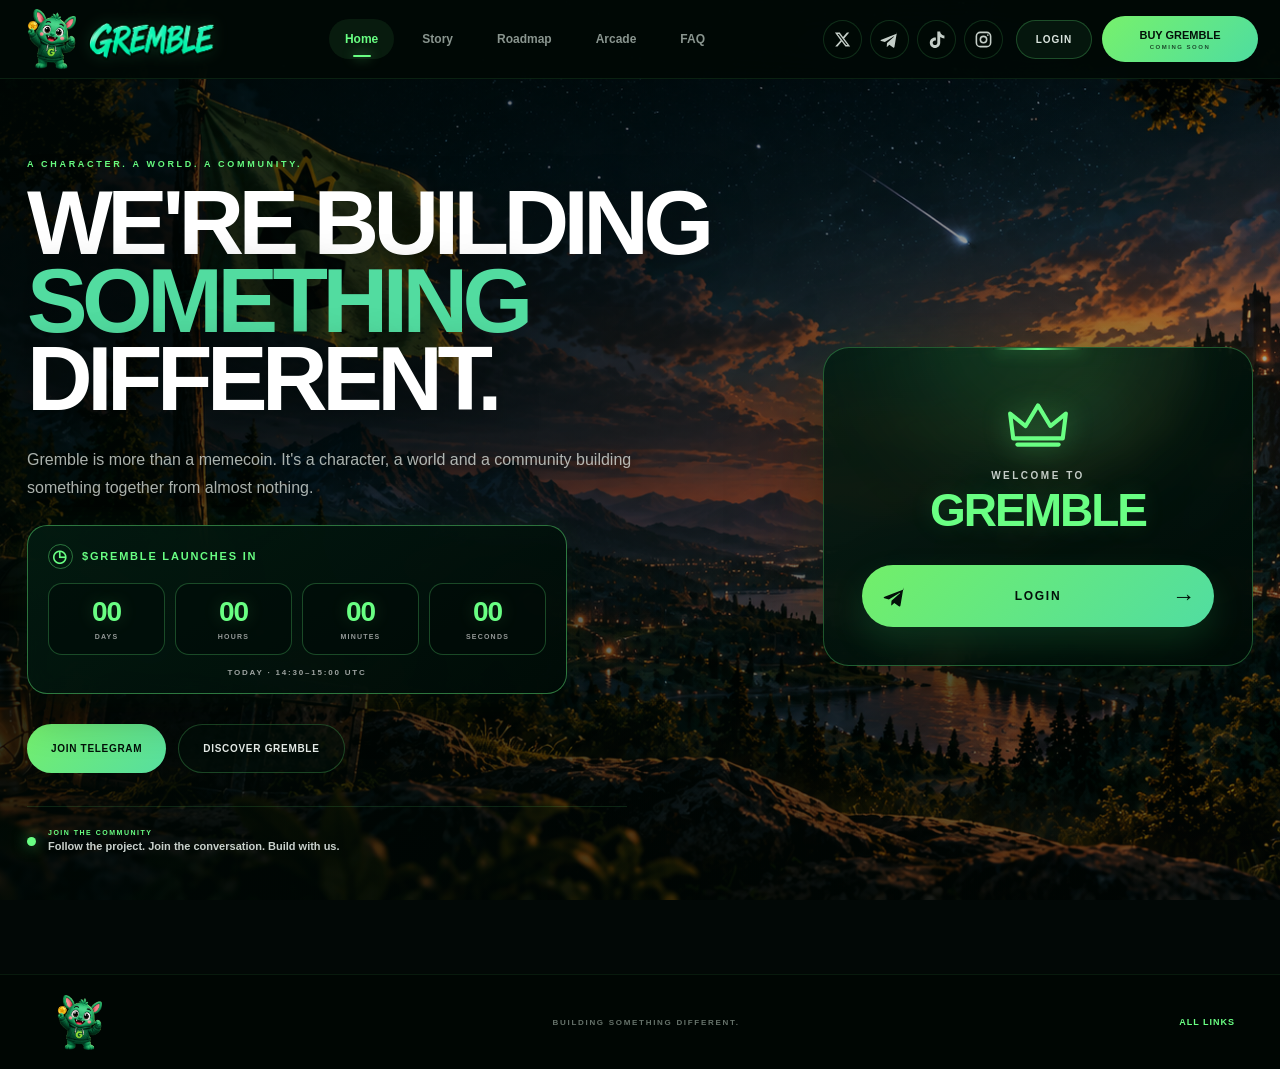
==== index.html @ dd1b42be "Add files via upload" ====
<!DOCTYPE html>
<html lang="en">

<head>

    <meta charset="UTF-8">

    <meta
        name="viewport"
        content="width=device-width, initial-scale=1.0"
    >

    <title>Gremble</title>

    <link
        rel="icon"
        type="image/png"
        href="gremblecoin.png"
    >

    <link
        rel="stylesheet"
        href="style.css?v=109"
    >

    <link
        rel="stylesheet"
        href="avatar.css?v=103"
    >

</head>


<body>


<!-- =====================================================
     GLOBAL WEBSITE BACKGROUND
===================================================== -->

<div
    class="site-background"
    aria-hidden="true"
></div>

<div
    class="site-background-overlay"
    aria-hidden="true"
></div>


<!-- =====================================================
     WEBSITE APP
===================================================== -->

<div class="site-app">


    <!-- =================================================
         NAVBAR
    ================================================== -->

    <header class="site-header">

        <nav class="navbar">


            <!-- LOGO -->

 <!-- LOGO -->

<button
    type="button"
    class="logo site-nav-button"
    data-site-view="home"
    aria-label="Gremble Home"
>

    <img
        src="gremble.png"
        alt=""
        class="logo-character"
    >

    <img
        src="logo.png"
        alt="Gremble"
        class="logo-wordmark"
    >

</button>


            <!-- MAIN NAVIGATION -->

            <div class="nav-links">

                <button
                    type="button"
                    class="site-nav-button active"
                    data-site-view="home"
                >
                    Home
                </button>

                <button
                    type="button"
                    class="site-nav-button"
                    data-site-view="story"
                >
                    Story
                </button>

                <button
                    type="button"
                    class="site-nav-button"
                    data-site-view="roadmap"
                >
                    Roadmap
                </button>

                <button
                    type="button"
                    class="site-nav-button"
                    data-site-view="arcade"
                >
                    Arcade
                </button>

                <button
                    type="button"
                    class="site-nav-button"
                    data-site-view="faq"
                >
                    FAQ
                </button>

            </div>


            <!-- RIGHT SIDE -->

            <div class="nav-right">


                <!-- X -->

                <a
                    href="https://x.com/GrembleCoin"
                    target="_blank"
                    rel="noopener noreferrer"
                    class="social-circle"
                    aria-label="Gremble on X"
                >

                    <svg
                        viewBox="0 0 24 24"
                        width="17"
                        height="17"
                        fill="currentColor"
                        aria-hidden="true"
                    >

                        <path
                            d="
                            M18.244 2.25h3.308
                            l-7.227 8.26
                            8.502 11.24H16.17
                            l-5.214-6.817
                            -5.967 6.817H1.68
                            l7.73-8.835
                            L1.254 2.25H8.08
                            l4.713 6.231
                            5.45-6.231Zm-1.161 17.52h1.833
                            L7.084 4.126H5.117
                            L17.083 19.77Z
                            "
                        />

                    </svg>

                </a>


                <!-- TELEGRAM -->

                <a
                    href="https://t.me/gremblecoin"
                    target="_blank"
                    rel="noopener noreferrer"
                    class="social-circle telegram-circle"
                    aria-label="Gremble on Telegram"
                >

                    <svg
                        viewBox="0 0 24 24"
                        width="19"
                        height="19"
                        fill="currentColor"
                        aria-hidden="true"
                    >

                        <path
                            d="
                            M21.426 2.442
                            18.29 21.214
                            c-.237 1.326
                            -.857 1.656
                            -1.736 1.031
                            l-4.778-3.522
                            -2.306 2.219
                            c-.255.255
                            -.468.468
                            -.96.468
                            l.343-4.869
                            8.863-8.008
                            c.385-.343
                            -.084-.535
                            -.599-.192
                            L6.164 15.238
                            1.449 13.764
                            c-1.025-.32
                            -1.044-1.025
                            .214-1.518
                            L20.104 5.14
                            c.857-.32
                            1.607.192
                            1.322 1.302Z
                            "
                        />

                    </svg>

                </a>


                <!-- TIKTOK -->

                <a
                    href="https://www.tiktok.com/@gremblecoin"
                    target="_blank"
                    rel="noopener noreferrer"
                    class="social-circle tiktok-circle"
                    aria-label="Gremble on TikTok"
                >

                    <svg
                        viewBox="0 0 24 24"
                        width="19"
                        height="19"
                        fill="currentColor"
                        aria-hidden="true"
                    >

                        <path
                            d="
                            M16.6 2
                            c.25 2.06
                            1.42 3.76
                            3.4 4.58
                            .64.27
                            1.31.42
                            2 .45
                            v3.62
                            c-1.95-.05
                            -3.76-.63
                            -5.32-1.72
                            v7.16
                            c0 3.65
                            -2.93 6.61
                            -6.57 6.61
                            -3.63 0
                            -6.57-2.96
                            -6.57-6.61
                            0-3.65
                            2.94-6.61
                            6.57-6.61
                            .38 0
                            .75.03
                            1.11.09
                            v3.73
                            c-.35-.11
                            -.72-.17
                            -1.11-.17
                            -1.62 0
                            -2.94 1.33
                            -2.94 2.96
                            0 1.63
                            1.32 2.96
                            2.94 2.96
                            1.63 0
                            2.94-1.33
                            2.94-2.96
                            V2
                            h3.55Z
                            "
                        />

                    </svg>

                </a>


                <!-- INSTAGRAM -->

                <a
                    href="https://www.instagram.com/gremblecoin/"
                    target="_blank"
                    rel="noopener noreferrer"
                    class="social-circle instagram-circle"
                    aria-label="Gremble on Instagram"
                >

                    <svg
                        viewBox="0 0 24 24"
                        width="19"
                        height="19"
                        fill="none"
                        stroke="currentColor"
                        stroke-width="2"
                        stroke-linecap="round"
                        stroke-linejoin="round"
                        aria-hidden="true"
                    >

                        <rect
                            x="3"
                            y="3"
                            width="18"
                            height="18"
                            rx="5"
                            ry="5"
                        ></rect>

                        <circle
                            cx="12"
                            cy="12"
                            r="4"
                        ></circle>

                        <circle
                            cx="17.5"
                            cy="6.5"
                            r="1"
                            fill="currentColor"
                            stroke="none"
                        ></circle>

                    </svg>

                </a>


<!-- MY ACCOUNT -->

<div class="account-menu">

    <button
        type="button"
        class="login-nav-button"
        id="accountNavButton"
        aria-expanded="false"
    >
        LOGIN
    </button>


<div
    class="account-dropdown"
    id="accountDropdown"
    hidden
>

    <!-- PROFILE -->

    <button
        type="button"
        class="account-dropdown-item site-nav-button"
        data-site-view="login"
    >

        <span class="account-dropdown-icon">

            <svg
                viewBox="0 0 24 24"
                fill="none"
                stroke="currentColor"
                stroke-width="1.8"
                stroke-linecap="round"
                stroke-linejoin="round"
                aria-hidden="true"
            >
                <circle cx="12" cy="8" r="4"></circle>
                <path d="M5 20c0-4 3-7 7-7s7 3 7 7"></path>
            </svg>

        </span>


        <span class="account-dropdown-copy">

            <strong>
                PROFILE
            </strong>

            <small>
                View and edit your profile
            </small>

        </span>


        <span class="account-dropdown-arrow">

            <svg
                viewBox="0 0 24 24"
                fill="none"
                stroke="currentColor"
                stroke-width="2"
                stroke-linecap="round"
                stroke-linejoin="round"
                aria-hidden="true"
            >
                <path d="M5 12h13"></path>
                <path d="m14 7 5 5-5 5"></path>
            </svg>

        </span>

    </button>


    <!-- MY GREMBLE -->

    <button
        type="button"
        class="account-dropdown-item site-nav-button"
        data-site-view="my-gremble"
    >

        <span class="account-dropdown-icon">

            <svg
                viewBox="0 0 24 24"
                fill="none"
                stroke="currentColor"
                stroke-width="1.8"
                stroke-linecap="round"
                stroke-linejoin="round"
                aria-hidden="true"
            >
                <path d="M4 18 2.5 7l6 5 3.5-8 3.5 8 6-5L20 18Z"></path>
                <path d="M5 21h14"></path>
            </svg>

        </span>


        <span class="account-dropdown-copy">

            <strong>
                MY GREMBLE
            </strong>

            <small>
                View your Gremble
            </small>

        </span>


        <span class="account-dropdown-arrow">

            <svg
                viewBox="0 0 24 24"
                fill="none"
                stroke="currentColor"
                stroke-width="2"
                stroke-linecap="round"
                stroke-linejoin="round"
                aria-hidden="true"
            >
                <path d="M5 12h13"></path>
                <path d="m14 7 5 5-5 5"></path>
            </svg>

        </span>

    </button>


    <!-- LOG OUT -->

    <button
        type="button"
        class="account-dropdown-item account-dropdown-logout"
        id="memberLogoutButton"
    >

        <span class="account-dropdown-icon">

            <svg
                viewBox="0 0 24 24"
                fill="none"
                stroke="currentColor"
                stroke-width="1.8"
                stroke-linecap="round"
                stroke-linejoin="round"
                aria-hidden="true"
            >
                <path d="M10 4H5v16h5"></path>
                <path d="M14 8l4 4-4 4"></path>
                <path d="M8 12h10"></path>
            </svg>

        </span>


        <span class="account-dropdown-copy">

            <strong>
                LOG OUT
            </strong>

            <small>
                Sign out from your account
            </small>

        </span>


        <span class="account-dropdown-arrow">

            <svg
                viewBox="0 0 24 24"
                fill="none"
                stroke="currentColor"
                stroke-width="2"
                stroke-linecap="round"
                stroke-linejoin="round"
                aria-hidden="true"
            >
                <path d="M5 12h13"></path>
                <path d="m14 7 5 5-5 5"></path>
            </svg>

        </span>

    </button>

</div>

</div>


                <!-- BUY GREMBLE -->

                <button
                    type="button"
                    class="buy-button"
                    id="openBuyModal"
                >

                    <span>
                        BUY GREMBLE
                    </span>

                    <small>
                        COMING SOON
                    </small>

                </button>

            </div>

        </nav>

    </header>


    <!-- =================================================
         MAIN VIEW AREA
    ================================================== -->

    <main class="site-main">


        <!-- =================================================
             HOME
        ================================================== -->

         <section
            class="site-view home-view active-site-view"
            id="home"
            data-site-view-name="home"
        >

            <div class="page-shell home-shell">


                <!-- =================================================
                     LEFT HOME CONTENT
                ================================================== -->

                <div class="home-content">

                    <p class="page-eyebrow">
                        A CHARACTER. A WORLD. A COMMUNITY.
                    </p>


                    <h1 class="home-title">

                        WE'RE BUILDING<br>

                        <span>
                            SOMETHING
                        </span>

                        DIFFERENT.

                    </h1>


 <p class="home-description">

    Gremble is more than a memecoin.
    It's a character, a world and a community
    building something together from almost nothing.

</p>


<!-- =====================================================
     GREMBLE LAUNCH COUNTDOWN
===================================================== -->

<div
    class="launch-countdown"
    id="launchCountdown"
    hidden
>

    <div class="launch-countdown-heading">

        <span class="launch-countdown-clock">
            ◷
        </span>

        <strong>
            $GREMBLE LAUNCHES IN
        </strong>

    </div>


    <div class="launch-countdown-grid">

        <div class="launch-countdown-box">

            <strong id="launchDays">
                00
            </strong>

            <span>
                DAYS
            </span>

        </div>


        <div class="launch-countdown-box">

            <strong id="launchHours">
                00
            </strong>

            <span>
                HOURS
            </span>

        </div>


        <div class="launch-countdown-box">

            <strong id="launchMinutes">
                00
            </strong>

            <span>
                MINUTES
            </span>

        </div>


        <div class="launch-countdown-box">

            <strong id="launchSeconds">
                00
            </strong>

            <span>
                SECONDS
            </span>

        </div>

    </div>


    <div class="launch-countdown-time">
        TODAY · 14:30–15:00 UTC
    </div>

</div>


<div class="home-actions">

                        <a
                            href="https://t.me/gremblecoin"
                            target="_blank"
                            rel="noopener noreferrer"
                            class="main-button"
                        >
                            JOIN TELEGRAM
                        </a>


                        <button
                            type="button"
                            class="outline-button site-nav-button"
                            data-site-view="story"
                        >
                            DISCOVER GREMBLE
                        </button>

                    </div>


                    <div class="home-community-note">

                        <span class="home-community-dot"></span>


                        <div>

                            <small>
                                JOIN THE COMMUNITY
                            </small>

                            <strong>
                                Follow the project. Join the conversation. Build with us.
                            </strong>

                        </div>

                    </div>

                </div>


                <!-- =================================================
                     HOME LOGIN CARD
                ================================================== -->

                <div class="home-login-card">


                    <!-- CROWN -->

                    <div
                        class="home-login-crown"
                        aria-hidden="true"
                    >

                        <svg
                            viewBox="0 0 64 50"
                            fill="none"
                            xmlns="http://www.w3.org/2000/svg"
                        >

                            <path
                                d="
                                M8 38
                                L5 14
                                L20 26
                                L32 6
                                L44 26
                                L59 14
                                L56 38
                                Z
                                "
                                stroke="currentColor"
                                stroke-width="4"
                                stroke-linejoin="round"
                            />

                            <path
                                d="M12 44H52"
                                stroke="currentColor"
                                stroke-width="4"
                                stroke-linecap="round"
                            />

                        </svg>

                    </div>


                    <!-- TITLE -->

                    <p class="home-login-small">
                        WELCOME TO
                    </p>


                    <h2>
                        GREMBLE
                    </h2>


<!-- LOGGED IN GREMBLE CARD -->

<button
    type="button"
    class="home-gremble-mini-card site-nav-button"
    id="homeGrembleMiniCard"
    data-site-view="my-gremble"
    hidden
>

    <div class="home-gremble-mini-visual">

        <img
            src=""
            alt=""
            class="home-gremble-mini-background"
            id="homeGrembleMiniBackground"
            hidden
        >

        <img
            src="pose-01.png"
            alt="My Gremble"
            class="home-gremble-mini-character"
            id="homeGrembleMiniCharacter"
        >

        <span class="home-gremble-mini-label">
            MY GREMBLE
        </span>

        <span class="home-gremble-mini-open">
            VIEW CARD →
        </span>

    </div>

</button>


                    <!-- LOGIN -->

                    <button
                        type="button"
                        class="home-login-button site-nav-button"
                        data-site-view="login"
                    >

                        <span class="home-login-telegram">

                            <svg
                                viewBox="0 0 24 24"
                                fill="currentColor"
                                aria-hidden="true"
                            >

                                <path
                                    d="
                                    M21.426 2.442
                                    18.29 21.214
                                    c-.237 1.326
                                    -.857 1.656
                                    -1.736 1.031
                                    l-4.778-3.522
                                    -2.306 2.219
                                    c-.255.255
                                    -.468.468
                                    -.96.468
                                    l.343-4.869
                                    8.863-8.008
                                    c.385-.343
                                    -.084-.535
                                    -.599-.192
                                    L6.164 15.238
                                    1.449 13.764
                                    c-1.025-.32
                                    -1.044-1.025
                                    .214-1.518
                                    L20.104 5.14
                                    c.857-.32
                                    1.607.192
                                    1.322 1.302Z
                                    "
                                />

                            </svg>

                        </span>


                        <strong id="homeAccountButtonText">
                           LOGIN
                        </strong>


                        <span class="home-login-arrow">
                            →
                        </span>

                    </button>

                </div>

            </div>

        </section>


        <!-- =================================================
             STORY
        ================================================== -->

        <section
            class="site-view story-view"
            id="story"
            data-site-view-name="story"
            hidden
        >

            <div class="story-page">


                <!-- =================================================
                     STORY HERO
                ================================================== -->

                <div class="story-hero">

                    <img
                        src="pop2.png"
                        alt="Gremble looking over the new world"
                        class="story-hero-image"
                    >

                    <div
                        class="story-hero-shade"
                        aria-hidden="true"
                    ></div>


                    <div class="story-hero-content">

                        <p class="page-eyebrow">
                            CHAPTER 1 — THE CHOICE
                        </p>


                        <h2>

                            A WORLD THAT<br>

                            NEEDED

                            <span>
                                CHANGE.
                            </span>

                        </h2>


                        <p class="story-hero-description">

                            The first chapter of Gremble.
                            A world shaped by bad decisions,
                            almost destroyed by war,
                            and one small creature determined
                            to build something different.

                        </p>


                        <div class="story-hero-quote">

                            A NEW WORLD.
                            ONLY 10 MILLION PEOPLE LEFT.

                        </div>

                    </div>

                </div>


                <!-- =================================================
                     STORY CHAPTER
                ================================================== -->

                <div class="story-chapter-wrap">


                    <div class="story-chapter-heading">

                        <div>

                            <p class="page-eyebrow">
                                THE STORY OF GREMBLE
                            </p>

                            <h3>

                                CHAPTER 1

                                <span>
                                    THE CHOICE.
                                </span>

                            </h3>

                        </div>


                        <p>

                            From the collapse of the old world
                            to Gremble's decision to risk almost
                            everything for a future of his own.

                        </p>

                    </div>


                    <!-- FULL CHAPTER IMAGE -->

                    <div class="story-comic-frame">

                        <img
                            src="pop1.png"
                            alt="The Story of Gremble Chapter 1 The Choice"
                            class="story-comic-image"
                        >

                    </div>


                    <!-- STORY END -->

                    <div class="story-ending">

                        <span>
                            THE STORY CONTINUES
                        </span>

                        <strong>
                            THIS IS JUST THE BEGINNING.
                        </strong>

                        <p>

                            Gremble doesn't know what he will find next.
                            But he knows he will keep building.

                        </p>

                    </div>

                </div>

            </div>

        </section>


        <!-- =================================================
             ROADMAP
        ================================================== -->

        <section
            class="site-view roadmap-view"
            id="roadmap"
            data-site-view-name="roadmap"
            hidden
        >

            <div class="page-shell">


                <div class="page-heading roadmap-heading">

                    <p class="page-eyebrow">
                        OUR PLAN. OUR STORY.
                    </p>

                    <h2>

                        GREMBLE

                        <span>
                            ROADMAP.
                        </span>

                    </h2>

                    <p>

                        A simple path focused on community,
                        launch, growth and building something that lasts.

                    </p>

                </div>


                <div class="roadmap-layout">


                    <div class="roadmap-steps">


                        <article class="roadmap-step">

                            <span class="roadmap-number">
                                01
                            </span>

                            <div>

                                <small>
                                    THE BEGINNING
                                </small>

                                <h3>
                                    BUILD THE COMMUNITY
                                </h3>

                                <p>

                                    Grow Gremble on X and Telegram.
                                    Build real conversations, events and an active early community.

                                </p>

                            </div>

                        </article>


                        <article class="roadmap-step active-roadmap-step">

                            <span class="roadmap-number">
                                02
                            </span>

                            <div>

                                <small>
                                    GROW TOGETHER
                                </small>

                                <h3>
                                    CREATE ACTIVITY
                                </h3>

                                <p>

                                    Community contests, quizzes,
                                    games, discussions and new ways for people to take part.

                                </p>

                            </div>

                        </article>


                        <article class="roadmap-step">

                            <span class="roadmap-number">
                                03
                            </span>

                            <div>

                                <small>
                                    GREMBLECOIN
                                </small>

                                <h3>
                                    LAUNCH THE COIN
                                </h3>

                                <p>

                                    Launch GrembleCoin on Solana
                                    and continue building around real holders and the community.

                                </p>

                            </div>

                        </article>


                        <article class="roadmap-step">

                            <span class="roadmap-number">
                                04
                            </span>

                            <div>

                                <small>
                                    AFTER LAUNCH
                                </small>

                                <h3>
                                    KEEP BUILDING
                                </h3>

                                <p>

                                    Continue the Gremble story,
                                    expand the games and explore merchandise and collaborations.

                                </p>

                            </div>

                        </article>


                        <article class="roadmap-step">

                            <span class="roadmap-number">
                                05
                            </span>

                            <div>

                                <small>
                                    THE FUTURE
                                </small>

                                <h3>
                                    BIGGER THINGS
                                </h3>

                                <p>

                                    Keep growing Gremble with the people
                                    who were there from the beginning.

                                </p>

                            </div>

                        </article>


                    </div>


                    <div class="roadmap-visual">

                        <img
                            src="roadmap2.png"
                            alt="Gremble Roadmap"
                        >

                    </div>

                </div>

            </div>

        </section>


        <!-- =================================================
             ARCADE
        ================================================== -->

        <section
            class="site-view arcade-section arcade-view"
            id="arcade"
            data-site-view-name="arcade"
            hidden
        >

            <div class="page-shell">


                <!-- GAME SELECTION -->

                <div
                    class="arcade-select"
                    id="arcadeSelect"
                >

                    <div class="page-heading arcade-heading">

                        <p class="page-eyebrow">
                            CHOOSE YOUR GAME
                        </p>

                        <h2>

                            GREMBLE

                            <span>
                                ARCADE.
                            </span>

                        </h2>

                        <p>

                            Two games.
                            Beat your score.
                            Climb the leaderboard.
                            Survive as long as you can.

                        </p>

                    </div>


                    <div class="game-grid">


                        <!-- COIN CATCH -->

                        <button
                            type="button"
                            class="game-choice-card"
                            id="chooseCoinCatch"
                        >

                            <div class="game-number">
                                GAME 01
                            </div>


                            <div class="game-preview coin-game-preview">

                                <img
                                    src="gremblecoin.png"
                                    alt="GrembleCoin"
                                    class="coin-card-image"
                                >

                            </div>


                            <h3>
                                COIN CATCH
                            </h3>


                            <p>

                                Catch every GrembleCoin.
                                Avoid every other coin.
                                Three lives.
                                One mistake can end the run.

                            </p>


                            <div class="game-features">

                                <span>
                                    3 LIVES
                                </span>

                                <span>
                                    LEADERBOARD
                                </span>

                            </div>


                            <div class="play-choice">
                                PLAY GAME →
                            </div>

                        </button>


                        <!-- SURVIVAL -->

                        <button
                            type="button"
                            class="game-choice-card survival-choice"
                            id="chooseSurvival"
                        >

                            <div class="game-number">
                                GAME 02
                            </div>


                            <div class="game-preview survival-image-preview">

                                <div class="survival-image-glow"></div>

                                <img
                                    src="survival.png"
                                    alt="Gremble Survival"
                                    class="survival-cover-image"
                                >

                            </div>


                            <h3>
                                GREMBLE SURVIVAL
                            </h3>


                            <p>

                                Move through the arena.
                                Survive endless crypto waves.
                                Collect GrembleCoin and upgrade your character.

                            </p>


                            <div class="game-features">

                                <span>
                                    WAVES
                                </span>

                                <span>
                                    UPGRADES
                                </span>

                                <span>
                                    DASH
                                </span>

                            </div>


                            <div class="play-choice">
                                ENTER ARENA →
                            </div>

                        </button>

                    </div>

                </div>


                <!-- =================================================
                     COIN CATCH GAME
                ================================================== -->

                <div
                    class="arcade-game-screen"
                    id="coinCatchScreen"
                >

                    <div class="game-screen-top">

                        <button
                            type="button"
                            class="back-to-games"
                            data-back-games
                        >
                            ← ALL GAMES
                        </button>

                        <div>
                            GAME 01
                        </div>

                    </div>


                    <div class="game-page-heading">

                        <p class="page-eyebrow">
                            CATCH GREMBLE. AVOID THE REST.
                        </p>

                        <h2>

                            COIN

                            <span>
                                CATCH.
                            </span>

                        </h2>

                        <p>

                            Catch every GrembleCoin.
                            Missing one costs a life.
                            Touching another coin also costs a life.
                            You have three.

                        </p>

                    </div>


                    <div class="game-wrapper">


                        <div class="game-topbar">


                            <div class="game-stat">

                                <span class="stat-label">
                                    SCORE
                                </span>

                                <strong id="gameScore">
                                    0
                                </strong>

                            </div>


                            <div class="game-title-small">
                                GREMBLE ARCADE
                            </div>


                            <div class="game-stat lives-stat">

                                <span class="stat-label">
                                    LIVES
                                </span>

                                <div class="lives-display">

                                    <span class="heart">
                                        ♥
                                    </span>

                                    <strong id="gameLives">
                                        3
                                    </strong>

                                </div>

                            </div>

                        </div>


                        <div
                            id="gameMessage"
                            class="game-message"
                        >

                            Catch every
                            <strong>GrembleCoin</strong>.
                            Avoid every other coin.

                        </div>


                        <div class="canvas-wrapper">

                            <canvas
                                id="gameCanvas"
                                width="900"
                                height="560"
                            ></canvas>

                        </div>


                        <div class="mobile-controls">

                            <button
                                type="button"
                                id="moveLeft"
                                class="control-btn"
                            >
                                ←
                            </button>

                            <button
                                type="button"
                                id="moveRight"
                                class="control-btn"
                            >
                                →
                            </button>

                        </div>


                        <div class="game-bottom">

                            <button
                                type="button"
                                id="startGame"
                                class="start-game-btn"
                            >
                                START GAME
                            </button>

                            <p>

                                MOVE WITH
                                <strong>A / D</strong>
                                OR
                                <strong>← / →</strong>

                            </p>

                        </div>

                    </div>

                </div>


                <!-- =================================================
                     SURVIVAL GAME
                ================================================== -->

                <div
                    class="arcade-game-screen"
                    id="survivalScreen"
                >

                    <div class="game-screen-top">

                        <button
                            type="button"
                            class="back-to-games"
                            data-back-games
                        >
                            ← ALL GAMES
                        </button>

                        <div>
                            GAME 02
                        </div>

                    </div>


                    <div class="game-page-heading">

                        <p class="page-eyebrow">
                            SURVIVE THE CRYPTO SWARM.
                        </p>

                        <h2>

                            GREMBLE

                            <span>
                                SURVIVAL.
                            </span>

                        </h2>

                        <p>

                            Move anywhere in the arena.
                            Avoid enemy coins.
                            Collect GrembleCoin.
                            Every five coins you get a new upgrade.
                            Use Space to dash through danger.

                        </p>

                    </div>


                    <div class="survival-wrapper">


                        <div class="survival-topbar">


                            <div class="survival-stat">

                                <span>
                                    SCORE
                                </span>

                                <strong id="survivalScore">
                                    0
                                </strong>

                            </div>


                            <div class="survival-stat">

                                <span>
                                    TIME
                                </span>

                                <strong id="survivalTime">
                                    00:00
                                </strong>

                            </div>


                            <div class="survival-logo">
                                GREMBLE SURVIVAL
                            </div>


                            <div class="survival-stat">

                                <span>
                                    WAVE
                                </span>

                                <strong id="survivalWave">
                                    1
                                </strong>

                            </div>


                            <div class="survival-stat survival-lives">

                                <span>
                                    LIVES
                                </span>

                                <div>

                                    <b>
                                        ♥
                                    </b>

                                    <strong id="survivalLives">
                                        3
                                    </strong>

                                </div>

                            </div>

                        </div>


                        <div class="survival-subbar">

                            <span id="survivalMessage">
                                MOVE WITH WASD OR ARROWS.
                            </span>

                            <span id="dashStatus">
                                DASH READY
                            </span>

                        </div>


                        <div class="survival-canvas-wrap">

                            <canvas
                                id="survivalCanvas"
                                width="900"
                                height="600"
                            ></canvas>


                            <div
                                id="upgradeOverlay"
                                class="upgrade-overlay"
                            >

                                <div class="upgrade-window">

                                    <p class="page-eyebrow">
                                        LEVEL UP
                                    </p>

                                    <h3>
                                        CHOOSE AN UPGRADE
                                    </h3>

                                    <div
                                        id="upgradeChoices"
                                        class="upgrade-choices"
                                    ></div>

                                </div>

                            </div>

                        </div>


                        <div class="survival-bottom">

                            <button
                                type="button"
                                id="survivalStart"
                                class="survival-start"
                            >
                                ENTER ARENA
                            </button>

                            <p>

                                MOVE:
                                <strong>WASD / ARROWS</strong>

                                &nbsp;&nbsp;

                                DASH:
                                <strong>SPACE</strong>

                            </p>

                        </div>

                    </div>

                </div>

            </div>

        </section>


        <!-- =================================================
             FAQ
        ================================================== -->

        <section
            class="site-view faq-view"
            id="faq"
            data-site-view-name="faq"
            hidden
        >

            <div class="page-shell faq-shell">


                <div class="page-heading faq-heading">

                    <p class="page-eyebrow">
                        COMMON QUESTIONS
                    </p>

                    <h2>
                        FAQ<span>.</span>
                    </h2>

                    <p>
                        The basics about Gremble in one place.
                    </p>

                </div>


                <div class="faq-list">


                    <details class="faq-item">

                        <summary>

                            <span>
                                01
                            </span>

                            What is Gremble?

                            <b>
                                +
                            </b>

                        </summary>

                        <p>

                            Gremble is more than a memecoin. 
                            It’s a character, a community and a brand we’re building together.
                             The coin is only the beginning. 
                             Our goal is to keep expanding Gremble with new ideas, experiences and products over time.

                        </p>

                    </details>


                    <details class="faq-item">

                        <summary>

                            <span>
                                02
                            </span>

                            What are we building?

                            <b>
                                +
                            </b>

                        </summary>

                        <p>

                            We’re building a long-term brand around Gremble. 
                            From the coin and community to games, Gremble Cards and future ideas.
                             We want Gremble to keep growing far beyond just a token.

                        </p>

                    </details>


                    <details class="faq-item">

                        <summary>

                            <span>
                                03
                            </span>

                            What is My Gremble?

                            <b>
                                +
                            </b>

                        </summary>

                        <p>

                            My Gremble lets community members create their own personalized Gremble Card directly on our website. 
                            Choose your Gremble’s look, personality and message and make it yours.

                        </p>

                    </details>


                    <details class="faq-item">

                        <summary>

                            <span>
                                04
                            </span>

                            What blockchain is Gremble on?

                            <b>
                                +
                            </b>

                        </summary>

                        <p>

                            $GREMBLE is built on Solana. 
                            We chose Solana for its speed, low fees and strong memecoin ecosystem.

                        </p>

                    </details>


                    <details class="faq-item">

                        <summary>

                            <span>
                                05
                            </span>

                            What is the long-term goal?

                            <b>
                                +
                            </b>

                        </summary>

                        <p>

                            Our biggest goal is to build a large and active global community around Gremble. 
                            We’re starting small, but this is only the beginning. 
                            As the community grows, we want the Gremble brand and everything around it to grow with it.

                        </p>

                    </details>


                </div>


                <div class="faq-community-card">

                    <div>

                        <small>
                            STILL HAVE A QUESTION?
                        </small>

                        <strong>
                            Join the Gremble community and ask us directly.
                        </strong>

                    </div>


                    <a
                        href="https://t.me/gremblecoin"
                        target="_blank"
                        rel="noopener noreferrer"
                        class="main-button"
                    >
                        JOIN TELEGRAM
                    </a>

                </div>

            </div>

        </section>


        <!-- =================================================
             LOGIN / MEMBER PROFILE
        ================================================== -->

        <section
            class="site-view login-view"
            id="login"
            data-site-view-name="login"
            hidden
        >

 <div class="page-shell login-shell">

    <div class="login-page-copy">
                    <p class="page-eyebrow">
                        GREMBLE ACCOUNT
                    </p>

                    <h2>

                        JOIN THE<br>

                        <span>
                            COMMUNITY.
                        </span>

                    </h2>

                    <p>

                        Connect your Telegram account
                        to create your private Gremble profile.

                    </p>


                    <div class="login-info-list">

                        <div>
                            <span>01</span>
                            Join with Telegram
                        </div>

                        <div>
                            <span>02</span>
                            Save your X username
                        </div>

                        <div>
                            <span>03</span>
                            Add your Solana address
                        </div>

                        <div>
                            <span>04</span>
                            Access community features and events
                        </div>

                    </div>

                </div>


                <!-- =================================================
                     TELEGRAM LOGIN CARD
                ================================================== -->

                <div class="hero-telegram">

                    <div
                        class="telegram-login-card"
                        id="telegramLoginCard"
                    >

                        <div
                            class="telegram-login-glow"
                            aria-hidden="true"
                        ></div>


                        <p class="telegram-card-tag">
                            JOIN GREMBLE
                        </p>


                        <div id="telegramLoginIntro">

                            <h2>

                                CONNECT YOUR<br>

                                <span>
                                    TELEGRAM.
                                </span>

                            </h2>


                            <p class="telegram-card-text">

                                Log in with Telegram to create your private Gremble profile.
                                Your Telegram, X and Solana details are not shown to other users.

                            </p>

                        </div>


                        <!-- TELEGRAM LOGIN BUTTON -->

                        <div
                            class="telegram-widget-wrap"
                            id="telegramWidgetWrap"
                        >

                            <script
                                async
                                src="https://telegram.org/js/telegram-widget.js?22"
                                data-telegram-login="GrembleLoginBot"
                                data-size="large"
                                data-userpic="false"
                                data-radius="14"
                                data-onauth="onTelegramAuth(user)"
                            ></script>

                        </div>


                        <!-- TELEGRAM STATUS -->

                        <div
                            class="telegram-login-status"
                            id="telegramLoginStatus"
                            aria-live="polite"
                        ></div>


                        <!-- =================================================
                             MEMBER PROFILE
                        ================================================== -->

                        <div
                            class="member-profile"
                            id="memberProfile"
                            hidden
                        >


                            <!-- TELEGRAM ACCOUNT -->

                            <div class="member-connected">

                                <span
                                    class="member-connected-dot"
                                ></span>

                                <div>

                                    <small>
                                        TELEGRAM CONNECTED
                                    </small>

                                    <strong id="memberTelegramName">
                                        Telegram member
                                    </strong>

                                    <span id="memberTelegramUsername"></span>

                                </div>

                            </div>


                            <!-- PROFILE FIELDS -->

                            <div class="member-profile-fields">


                                <!-- X USERNAME -->

                                <label for="memberXUsername">
                                    X USERNAME
                                </label>

                                <input
                                    type="text"
                                    id="memberXUsername"
                                    placeholder="@yourusername"
                                    autocomplete="off"
                                >


                                <!-- SOLANA ADDRESS -->

                                <label for="memberSolanaAddress">
                                    SOLANA ADDRESS
                                </label>

                                <input
                                    type="text"
                                    id="memberSolanaAddress"
                                    placeholder="Your Solana address"
                                    autocomplete="off"
                                    spellcheck="false"
                                >


                                <!-- =================================================
                                     VERIFIED WALLET
                                     IMPORTANT:
                                     ADMIN CONTROLS VISIBILITY
                                ================================================== -->

                                <div
                                    class="member-wallet-section"
                                    id="memberWalletSection"
                                    hidden
                                >


                                    <div class="member-wallet-heading">

                                        <label>
                                            WALLET
                                        </label>

                                    </div>


                                    <button
                                        type="button"
                                        class="wallet-connect-button"
                                        id="walletConnectButton"
                                    >

                                        <span class="wallet-button-icon">
                                            ◇
                                        </span>

                                        <span>
                                            CONNECT WALLET
                                        </span>

                                        <span class="wallet-button-arrow">
                                            →
                                        </span>

                                    </button>


                                    <div
                                        class="wallet-connected-box"
                                        id="walletConnectedBox"
                                        hidden
                                    >

                                        <div class="wallet-connected-info">

                                            <span
                                                class="wallet-connected-dot"
                                            ></span>

                                            <div>

                                                <small>
                                                    WALLET VERIFIED
                                                </small>

                                                <strong
                                                    id="walletConnectedProvider"
                                                >
                                                    Wallet
                                                </strong>

                                                <span
                                                    id="walletConnectedAddress"
                                                ></span>

                                            </div>

                                        </div>


                                        <button
                                            type="button"
                                            class="wallet-disconnect-button"
                                            id="walletDisconnectButton"
                                            hidden
                                        >
                                            DISCONNECT
                                        </button>

                                    </div>


                                    <div
                                        class="wallet-status"
                                        id="walletStatus"
                                        aria-live="polite"
                                    ></div>


                                    <p class="wallet-note">

                                        Connect and verify your wallet with a message signature.
                                        No transaction or access to your funds.

                                    </p>

                                </div>


                                <!-- =================================================
                                     LIVE QUIZ ENTRY
                                ================================================== -->

                                <div
                                    class="live-quiz-entry-card"
                                    id="liveQuizEntryCard"
                                    hidden
                                >

                                    <div class="live-quiz-entry-top">

                                        <span class="live-quiz-entry-dot"></span>

                                        <span class="live-quiz-entry-status">
                                            LIVE NOW
                                        </span>

                                    </div>

                                    <h3 id="liveQuizEntryTitle">
                                        GREMBLE LIVE QUIZ
                                    </h3>

                                    <p>
                                        The lobby is open. Join now and wait for the host.
                                    </p>

                                    <button
                                        type="button"
                                        class="live-quiz-entry-button"
                                        id="joinLiveQuizButton"
                                    >
                                        JOIN LIVE QUIZ
                                    </button>

                                    <div
                                        class="live-quiz-entry-message"
                                        id="liveQuizEntryMessage"
                                        aria-live="polite"
                                    ></div>

                                </div>


 <!-- SAVE PROFILE -->

<button
    type="button"
    class="member-save-button"
    id="memberSaveButton"
>
    SAVE PROFILE
</button>

<!-- =================================================
     MY GREMBLE LINK
================================================== -->

<div class="member-gremble-link-wrap">

    <button
        type="button"
        class="member-gremble-crown site-nav-button"
        data-site-view="my-gremble"
        aria-label="Open My Gremble"
        title="My Gremble"
    >

        <svg
            viewBox="0 0 64 50"
            fill="none"
            xmlns="http://www.w3.org/2000/svg"
            aria-hidden="true"
        >

            <path
                d="M8 38 L5 14 L20 26 L32 6 L44 26 L59 14 L56 38 Z"
                stroke="currentColor"
                stroke-width="4"
                stroke-linejoin="round"
            />

            <path
                d="M12 44H52"
                stroke="currentColor"
                stroke-width="4"
                stroke-linecap="round"
            />

        </svg>

    </button>


    <button
        type="button"
        class="member-gremble-text-link site-nav-button"
        data-site-view="my-gremble"
    >
        MY GREMBLE
    </button>

  </div>

                        </div>

                  </div>


                        <!-- PRIVACY -->

                        <div class="telegram-privacy">

                            <span aria-hidden="true">
                                ●
                            </span>

                            PRIVATE PROFILE — OTHER USERS CANNOT SEE YOUR LINKED DETAILS

                        </div>

                    </div>

                </div>

            </div>

        </section>


    <!-- =================================================
         MY GREMBLE
    ================================================== -->

    <section
        class="site-view my-gremble-view"
        id="myGremble"
        data-site-view-name="my-gremble"
        hidden
    >

  <div class="my-gremble-page">

    <!-- HEADER -->

    <div class="my-gremble-heading">

        <p class="page-eyebrow">
            YOUR CHARACTER. YOUR STYLE.
        </p>

        <h2>
            MY <span>GREMBLE.</span>
        </h2>

        <p class="my-gremble-subtitle">
            Your Gremble. Your personality. Your card.
        </p>

    </div>


    <!-- GREMBLE CARD -->

    <div class="gremble-card-layout">


        <!-- LEFT SIDE -->

        <div class="gremble-card-preview">

            <div
                class="gremble-card-canvas"
                id="grembleCardCanvas"
            >

                <img
                    src="wall-1.png"
                    alt=""
                    class="gremble-card-background"
                    id="grembleCardBackground"
                >

                <img
                    src="pose-01.png"
                    alt="My Gremble"
                    class="gremble-card-character"
                    id="grembleCardCharacter"
                >

                <div class="gremble-card-brand">

                    <span>
                        MY GREMBLE
                    </span>

                    <strong>
                        #GREMBLE
                    </strong>

                </div>

            </div>

        </div>


        <!-- RIGHT SIDE -->

        <div class="gremble-card-info">

            <div class="gremble-card-info-top">

                <div>

                    <small>
                        GREMBLE CARD
                    </small>

                    <h3>
                        WHAT KIND OF GREMBLE ARE YOU?
                    </h3>

                </div>

                <button
                    type="button"
                    class="gremble-edit-button"
                    id="editMyGrembleButton"
                >
                    EDIT MY GREMBLE
                </button>

            </div>


            <!-- PERSONALITY -->

            <div class="gremble-personality-grid">

                <div class="gremble-personality-item">

                    <small>
                        ROLE
                    </small>

                    <strong id="grembleRoleValue">
                        BUILDER
                    </strong>

                    <span>
                        Choose your place in Gremble.
                    </span>

                </div>


                <div class="gremble-personality-item">

                    <small>
                        ENERGY
                    </small>

                    <strong id="grembleEnergyValue">
                        MISCHIEVOUS
                    </strong>

                    <span>
                        Choose your vibe.
                    </span>

                </div>


                <div class="gremble-personality-item">

                    <small>
                        HERE FOR
                    </small>

                    <strong id="grembleHereForValue">
                        COMMUNITY
                    </strong>

                    <span>
                        Choose what you're here for.
                    </span>

                </div>

            </div>


            <!-- MESSAGE -->

            <div class="gremble-card-message">

                <small>
                    MY MESSAGE
                </small>

                <p id="grembleMessageValue">
                    Building a better tomorrow with Gremble.
                </p>

            </div>


            <!-- MEMBER SINCE -->

            <div class="gremble-member-since">

                <small>
                    MEMBER SINCE
                </small>

                <strong>
                    SEPTEMBER 2026
                </strong>

            </div>

        </div>

    </div>


    <!-- BOTTOM ACTIONS -->

    <div class="gremble-card-actions">

        <button
            type="button"
            class="gremble-download-button"
            id="downloadMyGrembleButton"
        >
            <span>↓</span>

            <div>
                <strong>
                    DOWNLOAD
                </strong>

                <small>
                    Save your Gremble
                </small>
            </div>

        </button>


        <button
            type="button"
            class="gremble-share-button"
            id="shareMyGrembleButton"
        >
            <span>𝕏</span>

            <div>
                <strong>
                    SHARE ON X
                </strong>

                <small>
                    Show your Gremble to the world
                </small>
            </div>

        </button>

    </div>

</div>

    </section>


</main>


    <!-- =================================================
         FOOTER
    ================================================== -->

    <footer class="site-footer">

        <img
            src="gremble.png"
            alt="Gremble"
        >

        <p>
            BUILDING SOMETHING DIFFERENT.
        </p>

        <a
            href="https://linktr.ee/gremblecoin"
            target="_blank"
            rel="noopener noreferrer"
            class="footer-link"
        >
            ALL LINKS
        </a>

    </footer>

</div>


<!-- =====================================================
     LIVE QUIZ FULL SCREEN
===================================================== -->

<section
    class="live-quiz-screen"
    id="liveQuizScreen"
    hidden
    aria-live="polite"
>

    <div
        class="live-quiz-screen-stars"
        aria-hidden="true"
    ></div>


    <div class="live-quiz-shell">


        <div class="live-quiz-shell-top">

            <button
                type="button"
                class="live-quiz-logo site-nav-button"
                data-site-view="home"
            >

                <img
                    src="gremble.png"
                    alt="Gremble"
                >

            </button>


            <div class="live-quiz-brand">
                GREMBLE LIVE QUIZ
            </div>

        </div>


        <div class="live-quiz-stage">


            <!-- LOBBY -->

            <div
                class="live-quiz-view live-quiz-lobby-view"
                id="liveQuizLobbyView"
                hidden
            >

                <p class="page-eyebrow">
                    GREMBLE LIVE QUIZ
                </p>

                <h2>
                    YOU'RE IN.
                </h2>

                <p>
                    WAITING FOR HOST...
                </p>

                <button
                    type="button"
                    class="outline-button live-quiz-leave-button"
                    id="leaveLiveQuizButton"
                >
                    LEAVE LOBBY
                </button>

            </div>


            <!-- QUESTION -->

            <div
                class="live-quiz-view live-quiz-question-view"
                id="liveQuizQuestionView"
                hidden
            >

                <div class="live-quiz-question-top">

                    <span id="liveQuizQuestionNumber">
                        QUESTION 1 / 1
                    </span>

                    <strong id="liveQuizTimer">
                        5
                    </strong>

                </div>


                <h2 id="liveQuizQuestionText">
                    QUESTION
                </h2>


                <div class="live-quiz-answers">


                    <button
                        type="button"
                        data-quiz-answer="A"
                    >

                        <span>A</span>

                        <strong id="liveQuizAnswerA"></strong>

                    </button>


                    <button
                        type="button"
                        data-quiz-answer="B"
                    >

                        <span>B</span>

                        <strong id="liveQuizAnswerB"></strong>

                    </button>


                    <button
                        type="button"
                        data-quiz-answer="C"
                    >

                        <span>C</span>

                        <strong id="liveQuizAnswerC"></strong>

                    </button>


                    <button
                        type="button"
                        data-quiz-answer="D"
                    >

                        <span>D</span>

                        <strong id="liveQuizAnswerD"></strong>

                    </button>

                </div>


                <p
                    class="live-quiz-question-note"
                    id="liveQuizQuestionNote"
                ></p>

            </div>


            <!-- RESULT -->

            <div
                class="live-quiz-view live-quiz-result-view"
                id="liveQuizResultView"
                hidden
            >

                <p class="page-eyebrow">
                    ANSWER RESULT
                </p>

                <h2 id="liveQuizResultTitle">
                    CORRECT!
                </h2>

                <strong
                    class="live-quiz-points"
                    id="liveQuizResultPoints"
                >
                    +0 POINTS
                </strong>

                <p>
                    WAITING FOR NEXT QUESTION...
                </p>

            </div>


            <!-- WAITING -->

            <div
                class="live-quiz-view live-quiz-waiting-view"
                id="liveQuizWaitingView"
                hidden
            >

                <p class="page-eyebrow">
                    GREMBLE LIVE QUIZ
                </p>

                <h2>
                    GET READY.
                </h2>

                <p>
                    WAITING FOR THE NEXT QUESTION...
                </p>

            </div>


            <!-- FINAL TOP 5 -->

            <div
                class="live-quiz-view live-quiz-final-view"
                id="liveQuizFinalView"
                hidden
            >

                <p class="page-eyebrow">
                    FINAL RESULTS
                </p>

                <h2>
                    TOP 5
                </h2>

                <div
                    class="live-quiz-final-list"
                    id="liveQuizFinalList"
                ></div>

                <div
                    class="live-quiz-your-result"
                    id="liveQuizYourResult"
                ></div>

                <button
                    type="button"
                    class="main-button live-quiz-finish-button"
                    id="closeLiveQuizButton"
                >
                    BACK TO WEBSITE
                </button>

            </div>

        </div>

    </div>

</section>


<!-- =====================================================
     BUY GREMBLE MODAL
===================================================== -->

<div
    class="buy-modal"
    id="buyModal"
    aria-hidden="true"
>

    <div
        class="buy-modal-backdrop"
        id="buyModalBackdrop"
    ></div>


    <div
        class="buy-modal-box"
        role="dialog"
        aria-modal="true"
        aria-labelledby="buyModalTitle"
    >

        <button
            type="button"
            class="buy-modal-close"
            id="closeBuyModal"
            aria-label="Close"
        >
            ×
        </button>


        <p class="buy-modal-tag">
            $GREMBLE
        </p>


        <h2 id="buyModalTitle">

            CHOOSE WHERE<br>

            TO BUY

        </h2>


        <p class="buy-modal-text">
            Select the platform you want to use.
        </p>


        <div class="buy-platforms">


            <a
                href="#"
                id="pumpfunBuyLink"
                target="_blank"
                rel="noopener noreferrer"
                class="buy-platform-button"
            >

                <span>
                    PUMPFUN
                </span>

                <small>
                    BUY $GREMBLE →
                </small>

            </a>


            <a
                href="#"
                id="fomoBuyLink"
                target="_blank"
                rel="noopener noreferrer"
                class="buy-platform-button"
            >

                <span>
                    FOMO
                </span>

                <small>
                    BUY $GREMBLE →
                </small>

            </a>

        </div>


        <p
            class="buy-coming-soon"
            id="buyComingSoon"
        >
            TRADING LINKS COMING AT LAUNCH
        </p>

    </div>

</div>


<!-- =====================================================
     TELEGRAM LOGIN
===================================================== -->

<script src="telegram.js?v=104"></script>


<!-- =====================================================
     WALLET CONNECTION
===================================================== -->

<script
    type="module"
    src="wallet.js?v=109"
></script>


<!-- =====================================================
     LIVE QUIZ PLAYER
===================================================== -->

<script src="quiz-player.js?v=101"></script>


<!-- =====================================================
     GAME FILES
===================================================== -->

<script src="game.js?v=100"></script>

<script src="survival.js?v=100"></script>


<!-- =====================================================
     MY GREMBLE
===================================================== -->

<script src="avatar.js?v=107"></script>


<!-- =====================================================
     WEBSITE SCRIPT
===================================================== -->

<script>


/* =====================================================
   SITE TABS
===================================================== */

const siteViews =
    document.querySelectorAll(
        "[data-site-view-name]"
    );


const siteNavButtons =
    document.querySelectorAll(
        "[data-site-view]"
    );


/* =====================================================
   MY ACCOUNT DROPDOWN
===================================================== */

const accountMenuToggle =
    document.getElementById(
        "accountNavButton"
    );

const accountMenuDropdown =
    document.getElementById(
        "accountDropdown"
    );


function hasGrembleSession() {

    return Boolean(
        localStorage.getItem(
            "gremble_session_token"
        )
    );
}


function closeAccountDropdown() {

    if (!accountMenuDropdown) {
        return;
    }

    accountMenuDropdown.hidden =
        true;

    accountMenuToggle?.setAttribute(
        "aria-expanded",
        "false"
    );
}


if (
    accountMenuToggle &&
    accountMenuDropdown
) {

    accountMenuToggle.addEventListener(
        "click",
        event => {

            event.preventDefault();
            event.stopPropagation();


            /* NOT LOGGED IN */

            if (!hasGrembleSession()) {

                closeAccountDropdown();

                openSiteView(
                    "login"
                );

                return;
            }


            /* LOGGED IN */

            const isOpen =
                !accountMenuDropdown.hidden;

            accountMenuDropdown.hidden =
                isOpen;

            accountMenuToggle.setAttribute(
                "aria-expanded",
                String(!isOpen)
            );
        }
    );


    accountMenuDropdown.addEventListener(
        "click",
        event => {

            event.stopPropagation();
        }
    );


    document.addEventListener(
        "click",
        () => {

            closeAccountDropdown();
        }
    );
}


/* =====================================================
   EXISTING SITE VIEW
===================================================== */

function openSiteView(
    viewName
) {

    const allowedViews = [
        "home",
        "story",
        "roadmap",
        "arcade",
        "faq",
        "login",
        "my-gremble"
    ];


    let targetView =
        allowedViews.includes(
            viewName
        )
            ? viewName
            : "home";


    /* =================================================
       PROTECT MY GREMBLE
    ================================================= */

    if (
        targetView === "my-gremble" &&
        !hasGrembleSession()
    ) {

        targetView =
            "login";
    }


    siteViews.forEach(
        view => {

            const active =
                view.dataset.siteViewName ===
                targetView;


            view.hidden =
                !active;


            view.classList.toggle(
                "active-site-view",
                active
            );

        }
    );


    siteNavButtons.forEach(
        button => {

            const active =
                button.dataset.siteView ===
                targetView;


            button.classList.toggle(
                "active",
                active
            );

        }
    );


    window.scrollTo({
        top: 0,
        behavior: "instant"
    });


    try {

        history.replaceState(
            null,
            "",
            `#${targetView}`
        );

    }
    catch {}

}


siteNavButtons.forEach(
    button => {

        button.addEventListener(
            "click",
            event => {

                const viewName =
                    button.dataset.siteView;


                if (
                    !viewName
                ) {

                    return;

                }


                event.preventDefault();


                openSiteView(
                    viewName
                );

            }
        );

    }
);


/* =====================================================
   OPEN VIEW FROM URL
===================================================== */

const initialHash =
    window.location.hash
        .replace(
            "#",
            ""
        )
        .trim()
        .toLowerCase();


if (
    [
        "home",
        "story",
        "roadmap",
        "arcade",
        "faq",
        "login",
        "my-gremble"
    ].includes(
        initialHash
    )
) {

    openSiteView(
        initialHash
    );

}
else {

    openSiteView(
        "home"
    );

}


/* =====================================================
   ARCADE SWITCH
===================================================== */

const arcadeSelect =
    document.getElementById(
        "arcadeSelect"
    );


const coinCatchScreen =
    document.getElementById(
        "coinCatchScreen"
    );


const survivalScreen =
    document.getElementById(
        "survivalScreen"
    );


const chooseCoinCatch =
    document.getElementById(
        "chooseCoinCatch"
    );


const chooseSurvival =
    document.getElementById(
        "chooseSurvival"
    );


const backButtons =
    document.querySelectorAll(
        "[data-back-games]"
    );


const arcadeSection =
    document.getElementById(
        "arcade"
    );


function hideArcadeScreens() {

    if (
        arcadeSelect
    ) {

        arcadeSelect.style.display =
            "none";

    }


    coinCatchScreen?.classList.remove(
        "active-game-screen"
    );


    survivalScreen?.classList.remove(
        "active-game-screen"
    );

}


function openCoinCatch() {

    hideArcadeScreens();


    coinCatchScreen?.classList.add(
        "active-game-screen"
    );


    window.scrollTo({
        top: 0,
        behavior: "smooth"
    });

}


function openSurvival() {

    hideArcadeScreens();


    survivalScreen?.classList.add(
        "active-game-screen"
    );


    window.scrollTo({
        top: 0,
        behavior: "smooth"
    });

}


function showArcadeMenu() {

    coinCatchScreen?.classList.remove(
        "active-game-screen"
    );


    survivalScreen?.classList.remove(
        "active-game-screen"
    );


    if (
        arcadeSelect
    ) {

        arcadeSelect.style.display =
            "block";

    }


    window.scrollTo({
        top: 0,
        behavior: "smooth"
    });

}


chooseCoinCatch?.addEventListener(
    "click",
    openCoinCatch
);


chooseSurvival?.addEventListener(
    "click",
    openSurvival
);


backButtons.forEach(
    button => {

        button.addEventListener(
            "click",
            showArcadeMenu
        );

    }
);


/* =====================================================
   BUY GREMBLE
===================================================== */

const GREMBLE_BUY_LINKS = {

    pumpfun:
        "",

    fomo:
        ""

};


const openBuyModalButton =
    document.getElementById(
        "openBuyModal"
    );


const buyModal =
    document.getElementById(
        "buyModal"
    );


const closeBuyModalButton =
    document.getElementById(
        "closeBuyModal"
    );


const buyModalBackdrop =
    document.getElementById(
        "buyModalBackdrop"
    );


const pumpfunBuyLink =
    document.getElementById(
        "pumpfunBuyLink"
    );


const fomoBuyLink =
    document.getElementById(
        "fomoBuyLink"
    );


const buyComingSoon =
    document.getElementById(
        "buyComingSoon"
    );


function setupBuyLinks() {

    let activeLinks =
        0;


    if (
        GREMBLE_BUY_LINKS.pumpfun
    ) {

        pumpfunBuyLink.href =
            GREMBLE_BUY_LINKS.pumpfun;


        pumpfunBuyLink.classList.remove(
            "disabled-buy-link"
        );


        activeLinks++;

    }
    else {

        pumpfunBuyLink.href =
            "#";


        pumpfunBuyLink.classList.add(
            "disabled-buy-link"
        );

    }


    if (
        GREMBLE_BUY_LINKS.fomo
    ) {

        fomoBuyLink.href =
            GREMBLE_BUY_LINKS.fomo;


        fomoBuyLink.classList.remove(
            "disabled-buy-link"
        );


        activeLinks++;

    }
    else {

        fomoBuyLink.href =
            "#";


        fomoBuyLink.classList.add(
            "disabled-buy-link"
        );

    }


    if (
        activeLinks > 0
    ) {

        buyComingSoon.textContent =
            "CHOOSE YOUR PLATFORM";

    }
    else {

        buyComingSoon.textContent =
            "TRADING LINKS COMING AT LAUNCH";

    }

}


function openBuyModal() {

    setupBuyLinks();


    buyModal.classList.add(
        "active"
    );


    buyModal.setAttribute(
        "aria-hidden",
        "false"
    );


    document.body.classList.add(
        "buy-modal-open"
    );


    closeBuyModalButton.focus();

}


function closeBuyModal() {

    buyModal.classList.remove(
        "active"
    );


    buyModal.setAttribute(
        "aria-hidden",
        "true"
    );


    document.body.classList.remove(
        "buy-modal-open"
    );

}


openBuyModalButton?.addEventListener(
    "click",
    openBuyModal
);


closeBuyModalButton?.addEventListener(
    "click",
    closeBuyModal
);


buyModalBackdrop?.addEventListener(
    "click",
    closeBuyModal
);


document.addEventListener(
    "keydown",
    event => {

        if (
            event.key === "Escape" &&
            buyModal.classList.contains(
                "active"
            )
        ) {

            closeBuyModal();

        }

    }
);


[
    pumpfunBuyLink,
    fomoBuyLink
].forEach(
    link => {

        link?.addEventListener(
            "click",
            event => {

                if (
                    link.classList.contains(
                        "disabled-buy-link"
                    )
                ) {

                    event.preventDefault();

                }

            }
        );

    }
);


setupBuyLinks();


</script>

<!-- =====================================================
     GREMBLE LAUNCH COUNTDOWN
===================================================== -->

<script>

    /* =================================================
       COUNTDOWN ZAPNUT / VYPNUT

       true  = ZAPNUTY
       false = VYPNUTY
    ================================================= */

    const LAUNCH_COUNTDOWN_ENABLED = true;


    /* =================================================
       LAUNCH TIME
       19.09.2026 - 15:00 UTC
    ================================================= */

    const GREMBLE_LAUNCH_TIME =
        new Date("2026-09-19T15:00:00Z");


    const launchCountdown =
        document.getElementById("launchCountdown");

    const launchDays =
        document.getElementById("launchDays");

    const launchHours =
        document.getElementById("launchHours");

    const launchMinutes =
        document.getElementById("launchMinutes");

    const launchSeconds =
        document.getElementById("launchSeconds");


    function updateLaunchCountdown() {

        /* COUNTDOWN VYPNUTY */

        if (!LAUNCH_COUNTDOWN_ENABLED) {

            if (launchCountdown) {
                launchCountdown.hidden = true;
            }

            return;
        }


        if (!launchCountdown) {
            return;
        }


        /* COUNTDOWN ZAPNUTY */

        launchCountdown.hidden = false;


        const now = new Date();

        const distance =
            GREMBLE_LAUNCH_TIME.getTime()
            - now.getTime();


        /* LAUNCH TIME DOSIAHNUTY */

        if (distance <= 0) {

            launchDays.textContent = "00";
            launchHours.textContent = "00";
            launchMinutes.textContent = "00";
            launchSeconds.textContent = "00";

            return;
        }


        const days =
            Math.floor(
                distance /
                (1000 * 60 * 60 * 24)
            );


        const hours =
            Math.floor(
                (distance % (1000 * 60 * 60 * 24)) /
                (1000 * 60 * 60)
            );


        const minutes =
            Math.floor(
                (distance % (1000 * 60 * 60)) /
                (1000 * 60)
            );


        const seconds =
            Math.floor(
                (distance % (1000 * 60)) /
                1000
            );


        launchDays.textContent =
            String(days).padStart(2, "0");

        launchHours.textContent =
            String(hours).padStart(2, "0");

        launchMinutes.textContent =
            String(minutes).padStart(2, "0");

        launchSeconds.textContent =
            String(seconds).padStart(2, "0");

    }


    updateLaunchCountdown();

    setInterval(
        updateLaunchCountdown,
        1000
    );

</script>


</body>

</html>
---- style.css ----
/* =====================================================
   GREMBLE WEBSITE
   TABBED DESIGN
===================================================== */


/* =====================================================
   RESET
===================================================== */

* {
    margin: 0;
    padding: 0;
    box-sizing: border-box;
}

html {
    min-height: 100%;
    background: #020806;
    scroll-behavior: smooth;
}

body {
    min-height: 100vh;
    overflow-x: hidden;
    background: #020806;
    color: #f3f6f4;
    font-family: Arial, Helvetica, sans-serif;
}

body,
button,
input,
textarea {
    font-family: Arial, Helvetica, sans-serif;
}

button,
input,
textarea {
    font: inherit;
}

button {
    border: 0;
    cursor: pointer;
}

button,
a {
    -webkit-tap-highlight-color: transparent;
}

a {
    color: inherit;
    text-decoration: none;
}

img {
    max-width: 100%;
}

[hidden] {
    display: none !important;
}


/* =====================================================
   COLORS
===================================================== */

:root {

    --green: #69ff83;

    --green-2: #52dca0;

    --green-dark: #163b28;

    --text: #f2f6f3;

    --muted: #8d9a93;

    --muted-dark: #64736b;

    --panel:
        rgba(
            3,
            14,
            10,
            0.82
        );

    --panel-strong:
        rgba(
            2,
            10,
            7,
            0.94
        );

    --border:
        rgba(
            105,
            255,
            131,
            0.18
        );
}


/* =====================================================
   GLOBAL BACKGROUND
===================================================== */

.site-background {

    position: fixed;

    inset: 0;

    z-index: 0;

    background-image:
        url("wallpaper.png");

    background-size:
        cover;

    background-position:
        center center;

    background-repeat:
        no-repeat;
}


.site-background::after {

    content: "";

    position: absolute;

    inset: 0;

    pointer-events: none;

    background:
        linear-gradient(
            90deg,
            rgba(0, 8, 5, 0.72) 0%,
            rgba(0, 8, 5, 0.48) 45%,
            rgba(0, 8, 5, 0.24) 100%
        ),
        linear-gradient(
            180deg,
            rgba(0, 7, 4, 0.08) 0%,
            rgba(0, 7, 4, 0.12) 60%,
            rgba(0, 7, 4, 0.48) 100%
        );
}


.site-background-overlay {
    display: none;
}


/* =====================================================
   APP
===================================================== */

.site-app {

    position: relative;

    z-index: 1;

    min-height: 100vh;

    display: flex;

    flex-direction: column;
}


/* =====================================================
   HEADER
===================================================== */

.site-header {

    position: sticky;

    top: 0;

    z-index: 1000;

    width: 100%;

    background:
        rgba(
            0,
            9,
            6,
            0.93
        );

    backdrop-filter:
        blur(18px);

    -webkit-backdrop-filter:
        blur(18px);

    border-bottom:
        1px solid
        rgba(101, 255, 131, 0.10);
}


.navbar {

    width:
        min(
            1440px,
            calc(100% - 44px)
        );

    min-height: 78px;

    margin: 0 auto;

    display: flex;

    align-items: center;

    gap: 24px;
}


/* =====================================================
   LOGO
===================================================== */

.logo {

    width: 205px;

    height: 66px;

    flex-shrink: 0;

    display: flex;

    align-items: center;

    justify-content: flex-start;

    gap: 5px;

    padding: 0;

    background: transparent;
}


.logo-character {

    width: 58px;

    height: 60px;

    flex-shrink: 0;

    display: block;

    object-fit: contain;
}


.logo-wordmark {

    width: 135px;

    height: 48px;

    display: block;

    object-fit: contain;

    object-position: left center;

    filter:
        drop-shadow(
            0 0 8px
            rgba(72, 255, 155, 0.12)
        );
}


/* =====================================================
   NAVIGATION
===================================================== */

.nav-links {

    flex: 1;

    display: flex;

    justify-content: center;

    align-items: center;

    gap: 12px;
}


.nav-links button {

    position: relative;

    min-height: 40px;

    padding: 0 16px;

    border-radius: 21px;

    background: transparent;

    color: #89958f;

    font-size: 12px;

    font-weight: 800;

    transition:
        color 0.2s ease,
        background 0.2s ease;
}


.nav-links button:hover {

    color: white;

    background:
        rgba(
            101,
            255,
            131,
            0.04
        );
}


.nav-links button.active {

    color: var(--green);

    background:
        rgba(
            101,
            255,
            131,
            0.08
        );
}


.nav-links button.active::after {

    content: "";

    position: absolute;

    left: 50%;

    bottom: 2px;

    width: 18px;

    height: 2px;

    transform:
        translateX(-50%);

    border-radius: 10px;

    background: var(--green);

    box-shadow:
        0 0 12px
        rgba(101, 255, 131, 0.7);
}


/* =====================================================
   RIGHT NAV
===================================================== */

.nav-right {

    display: flex;

    align-items: center;

    justify-content: flex-end;

    gap: 8px;

    flex-shrink: 0;
}


/* =====================================================
   SOCIAL
===================================================== */

.social-circle {

    width: 39px;

    height: 39px;

    flex:
        0 0 39px;

    display: flex;

    align-items: center;

    justify-content: center;

    border:
        1px solid
        rgba(105, 255, 131, 0.15);

    border-radius: 50%;

    color: #c4cec8;

    background:
        rgba(
            0,
            12,
            7,
            0.48
        );

    transition:
        transform 0.2s ease,
        color 0.2s ease,
        border-color 0.2s ease,
        background 0.2s ease;
}


.social-circle:hover {

    transform:
        translateY(-2px);

    color: var(--green);

    border-color:
        rgba(105, 255, 131, 0.45);

    background:
        rgba(
            105,
            255,
            131,
            0.07
        );
}


/* =====================================================
   LOGIN NAV
===================================================== */

.login-nav-button {

    min-width: 76px;

    height: 39px;

    margin-left: 5px;

    padding: 0 17px;

    border:
        1px solid
        rgba(105, 255, 131, 0.24);

    border-radius: 22px;

    background:
        rgba(
            8,
            30,
            19,
            0.68
        );

    color: #dbe5df;

    font-size: 10px;

    font-weight: 900;

    letter-spacing: 1px;

    transition:
        color 0.2s ease,
        border-color 0.2s ease,
        background 0.2s ease;
}


.login-nav-button:hover,
.login-nav-button.active {

    color: var(--green);

    border-color:
        rgba(105, 255, 131, 0.55);

    background:
        rgba(
            101,
            255,
            131,
            0.08
        );
}


/* =====================================================
   MY ACCOUNT DROPDOWN
===================================================== */

.account-menu {

    position: relative;

    flex-shrink: 0;
}


.account-dropdown {

    position: absolute;

    top:
        calc(100% + 12px);

    right: 0;

    z-index: 2000;

    width: 330px;

    padding:
        12px 14px;

    border:
        1px solid
        rgba(105,255,131,0.26);

    border-radius:
        22px;

    background:
        radial-gradient(
            circle at 100% 0%,
            rgba(105,255,131,0.08),
            transparent 45%
        ),
        linear-gradient(
            145deg,
            rgba(3,26,17,0.99),
            rgba(1,10,7,0.99)
        );

    box-shadow:
        0 28px 70px
        rgba(0,0,0,0.52);

    backdrop-filter:
        blur(16px);

    -webkit-backdrop-filter:
        blur(16px);
}


.account-dropdown[hidden] {

    display:
        none !important;
}


.account-dropdown-item {

    width: 100%;

    min-height: 84px;

    padding:
        12px 8px;

    display: grid;

    grid-template-columns:
        54px
        minmax(0,1fr)
        46px;

    align-items: center;

    gap: 14px;

    border: 0;

    border-radius:
        15px;

    background:
        transparent;

    color:
        #eef6f1;

    text-align:
        left;

    cursor:
        pointer;

    transition:
        background 0.2s ease,
        transform 0.2s ease;
}


.account-dropdown-item +
.account-dropdown-item {

    border-top:
        1px solid
        rgba(105,255,131,0.10);

    border-radius:
        0;
}


.account-dropdown-item:hover {

    background:
        rgba(105,255,131,0.045);
}


.account-dropdown-icon {

    width:
        54px;

    height:
        54px;

    display:
        flex;

    align-items:
        center;

    justify-content:
        center;

    border:
        1px solid
        rgba(105,255,131,0.40);

    border-radius:
        15px;

    color:
        var(--green);

    background:
        rgba(105,255,131,0.045);

    box-shadow:
        inset 0 0 25px
        rgba(105,255,131,0.025);
}


.account-dropdown-icon svg {

    width:
        27px;

    height:
        27px;

    display:
        block;
}


.account-dropdown-copy {

    min-width: 0;

    display:
        flex;

    flex-direction:
        column;

    gap:
        5px;
}


.account-dropdown-copy strong {

    color:
        #ffffff;

    font-size:
        12px;

    font-weight:
        950;

    letter-spacing:
        0.7px;
}


.account-dropdown-copy small {

    margin: 0;

    color:
        rgba(255,255,255,0.44);

    font-size:
        9px;

    font-weight:
        500;

    letter-spacing:
        0;
}


.account-dropdown-arrow {

    width:
        44px;

    height:
        44px;

    display:
        flex;

    align-items:
        center;

    justify-content:
        center;

    justify-self:
        end;

    border:
        1px solid
        rgba(105,255,131,0.12);

    border-radius:
        50%;

    background:
        rgba(105,255,131,0.035);

    color:
        var(--green);

    transition:
        background 0.2s ease,
        border-color 0.2s ease,
        box-shadow 0.2s ease,
        transform 0.2s ease;
}


.account-dropdown-arrow svg {

    width:
        22px;

    height:
        22px;
}


.account-dropdown-item:hover
.account-dropdown-arrow {

    border-color:
        var(--green);

    background:
        rgba(105,255,131,0.11);

    box-shadow:
        0 0 22px
        rgba(105,255,131,0.16);

    transform:
        translateX(2px);
}


.account-dropdown-logout
.account-dropdown-icon {

    border-color:
        rgba(255,92,92,0.55);

    color:
        #ff7474;

    background:
        rgba(255,80,80,0.055);
}


.account-dropdown-logout
.account-dropdown-copy strong {

    color:
        #ff7474;
}


.account-dropdown-logout
.account-dropdown-arrow {

    border-color:
        rgba(255,80,80,0.16);

    color:
        #ff7474;

    background:
        rgba(255,80,80,0.055);
}


.account-dropdown-logout:hover {

    background:
        rgba(255,80,80,0.035);
}


.account-dropdown-logout:hover
.account-dropdown-arrow {

    border-color:
        rgba(255,110,110,0.55);

    box-shadow:
        0 0 20px
        rgba(255,80,80,0.12);
}


/* =====================================================
   BUY GREMBLE
===================================================== */

.buy-button {

    min-width: 156px;

    min-height: 46px;

    padding: 8px 22px;

    margin-left: 2px;

    border-radius: 27px;

    background:
        linear-gradient(
            135deg,
            #77f16c,
            #4edda0
        );

    color: #031009;

    font-weight: 900;

    transition:
        transform 0.2s ease,
        box-shadow 0.2s ease;
}


.buy-button:hover {

    transform:
        translateY(-2px);

    box-shadow:
        0 12px 30px
        rgba(90, 255, 120, 0.18);
}


.buy-button span,
.buy-button small {
    display: block;
}


.buy-button span {
    font-size: 11px;
}


.buy-button small {

    margin-top: 3px;

    font-size: 6px;

    letter-spacing: 1.5px;

    opacity: 0.72;
}


/* =====================================================
   MAIN
===================================================== */

.site-main {
    flex: 1;
}


.site-view {

    position: relative;

    min-height:
        calc(
            100vh - 78px
        );

    background: transparent;

    animation:
        siteViewIn
        0.32s ease;
}


.site-view[hidden] {
    display: none !important;
}


@keyframes siteViewIn {

    from {

        opacity: 0;

        transform:
            translateY(6px);
    }

    to {

        opacity: 1;

        transform:
            translateY(0);
    }
}


.page-shell {

    width:
        min(
            1280px,
            calc(100% - 54px)
        );

    min-height:
        calc(
            100vh - 78px
        );

    margin: 0 auto;

    padding:
        70px 0 85px;
}


/* =====================================================
   SHARED HEADINGS
===================================================== */

.page-eyebrow {

    margin-bottom: 15px;

    color: var(--green);

    font-size: 9px;

    font-weight: 900;

    letter-spacing: 2.7px;
}


.page-heading {

    max-width: 780px;

    margin-bottom: 45px;
}


.page-heading h2 {

    color: var(--text);

    font-size:
        clamp(
            56px,
            6.2vw,
            94px
        );

    line-height: 0.90;

    letter-spacing: -4px;
}


.page-heading h2 span {
    color: var(--green-2);
}


.page-heading > p:last-child {

    max-width: 640px;

    margin-top: 22px;

    color: var(--muted);

    font-size: 15px;

    line-height: 1.7;
}


/* =====================================================
   SHARED BUTTONS
===================================================== */

.main-button,
.outline-button {

    min-height: 49px;

    padding:
        0 24px;

    display: inline-flex;

    align-items: center;

    justify-content: center;

    border-radius: 26px;

    font-size: 10px;

    font-weight: 900;

    letter-spacing: 0.7px;

    transition:
        transform 0.2s ease,
        border-color 0.2s ease,
        background 0.2s ease,
        box-shadow 0.2s ease;
}


.main-button {

    border: 0;

    background:
        linear-gradient(
            135deg,
            #74ef6c,
            #57dea0
        );

    color: #021008;
}


.main-button:hover {

    transform:
        translateY(-2px);

    box-shadow:
        0 13px 30px
        rgba(75, 255, 120, 0.12);
}


.outline-button {

    border:
        1px solid
        rgba(105, 255, 131, 0.24);

    background:
        rgba(
            2,
            16,
            11,
            0.50
        );

    color: #e6ece8;
}


.outline-button:hover {

    transform:
        translateY(-2px);

    border-color:
        rgba(105, 255, 131, 0.52);

    color: var(--green);
}


/* =====================================================
   HOME
===================================================== */

.home-view {

    display: flex;

    align-items: center;
}


.home-shell {

    padding-top: 45px;

    display: grid;

    grid-template-columns:
        minmax(0, 1.15fr)
        minmax(360px, 0.72fr);

    align-items: center;

    gap: 80px;
}


.home-content {

    max-width: 820px;

    padding:
        35px 0;
}


.home-title {

    max-width: 900px;

    color: white;

    font-size:
        clamp(
            66px,
            7.1vw,
            112px
        );

    line-height: 0.86;

    letter-spacing: -5.5px;

    text-shadow:
        0 8px 40px
        rgba(0, 0, 0, 0.55);
}


.home-title span {

    display: inline-block;

    margin-right: 8px;

    color: var(--green-2);
}


.home-description {

    max-width: 650px;

    margin-top: 28px;

    color:
        rgba(
            235,
            242,
            237,
            0.72
        );

    font-size: 16px;

    line-height: 1.7;

    text-shadow:
        0 2px 12px
        rgba(0, 0, 0, 0.82);
}


/* =====================================================
   GREMBLE LAUNCH COUNTDOWN
===================================================== */

.launch-countdown {

    width: 100%;

    max-width: 540px;

    margin-top: 24px;

    padding:
        18px 20px 16px;

    border:
        1px solid
        rgba(105, 255, 131, 0.42);

    border-radius: 20px;

    background:
        linear-gradient(
            145deg,
            rgba(3, 28, 18, 0.88),
            rgba(0, 11, 7, 0.92)
        );

    box-shadow:
        0 18px 45px
        rgba(0, 0, 0, 0.30),
        0 0 35px
        rgba(105, 255, 131, 0.05);

    backdrop-filter:
        blur(12px);

    -webkit-backdrop-filter:
        blur(12px);
}


.launch-countdown-heading {

    display: flex;

    align-items: center;

    gap: 9px;

    margin-bottom: 14px;

    color: var(--green);

    font-size: 11px;

    font-weight: 900;

    letter-spacing: 1.8px;
}


.launch-countdown-clock {

    width: 25px;

    height: 25px;

    display: flex;

    align-items: center;

    justify-content: center;

    border:
        1px solid
        rgba(105, 255, 131, 0.40);

    border-radius: 50%;

    font-size: 17px;
}


.launch-countdown-grid {

    display: grid;

    grid-template-columns:
        repeat(4, 1fr);

    gap: 10px;
}


.launch-countdown-box {

    min-height: 72px;

    display: flex;

    flex-direction: column;

    align-items: center;

    justify-content: center;

    border:
        1px solid
        rgba(105, 255, 131, 0.25);

    border-radius: 14px;

    background:
        rgba(0, 12, 8, 0.58);
}


.launch-countdown-box strong {

    color: var(--green);

    font-size: 28px;

    line-height: 1;

    font-weight: 900;

    letter-spacing: -1px;

    text-shadow:
        0 0 18px
        rgba(105, 255, 131, 0.20);
}


.launch-countdown-box span {

    margin-top: 7px;

    color:
        rgba(255, 255, 255, 0.58);

    font-size: 7px;

    font-weight: 900;

    letter-spacing: 1.2px;
}


.launch-countdown-time {

    margin-top: 13px;

    color:
        rgba(255, 255, 255, 0.62);

    font-size: 8px;

    font-weight: 900;

    letter-spacing: 1.8px;

    text-align: center;
}


.home-actions {

    margin-top: 30px;

    display: flex;

    flex-wrap: wrap;

    gap: 12px;
}


.home-community-note {

    max-width: 600px;

    margin-top: 33px;

    padding-top: 22px;

    display: flex;

    align-items: center;

    gap: 12px;

    border-top:
        1px solid
        rgba(101, 255, 131, 0.13);
}


.home-community-dot {

    width: 9px;

    height: 9px;

    flex:
        0 0 9px;

    border-radius: 50%;

    background:
        var(--green);

    box-shadow:
        0 0 15px
        rgba(101, 255, 131, 0.65);
}


.home-community-note div {

    display: flex;

    flex-direction: column;

    gap: 3px;
}


.home-community-note small {

    color: var(--green);

    font-size: 7px;

    font-weight: 900;

    letter-spacing: 1.5px;
}


.home-community-note strong {

    color: #c9d1cc;

    font-size: 11px;

    line-height: 1.4;
}


/* =====================================================
   HOME LOGIN CARD
===================================================== */

.home-login-card {

    position: relative;

    width: 100%;

    max-width: 430px;

    justify-self: end;

    padding:
        50px 38px 38px;

    display: flex;

    flex-direction: column;

    align-items: center;

    overflow: hidden;

    border:
        1px solid
        rgba(101, 255, 131, 0.30);

    border-radius: 26px;

    background:
        linear-gradient(
            145deg,
            rgba(3, 28, 18, 0.88),
            rgba(0, 11, 7, 0.94)
        );

    box-shadow:
        0 35px 90px
        rgba(0, 0, 0, 0.48),
        0 0 60px
        rgba(74, 255, 125, 0.05);

    backdrop-filter:
        blur(13px);

    -webkit-backdrop-filter:
        blur(13px);
}


.home-login-card::before {

    content: "";

    position: absolute;

    width: 260px;

    height: 260px;

    top: -150px;

    left: 50%;

    transform:
        translateX(-50%);

    border-radius: 50%;

    background:
        rgba(79, 255, 128, 0.12);

    filter:
        blur(55px);

    pointer-events: none;
}


.home-login-card::after {

    content: "";

    position: absolute;

    top: 0;

    left: 50%;

    width: 90px;

    height: 2px;

    transform:
        translateX(-50%);

    background:
        linear-gradient(
            90deg,
            transparent,
            var(--green),
            transparent
        );

    box-shadow:
        0 0 15px
        rgba(101, 255, 131, 0.70);
}


.home-login-crown {

    position: relative;

    z-index: 2;

    width: 66px;

    height: 54px;

    margin-bottom: 18px;

    color:
        var(--green);

    filter:
        drop-shadow(
            0 0 13px
            rgba(101, 255, 131, 0.40)
        );
}


.home-login-crown svg {

    display: block;

    width: 100%;

    height: 100%;
}


.home-login-small {

    position: relative;

    z-index: 2;

    margin-bottom: 6px;

    color:
        rgba(
            234,
            241,
            237,
            0.83
        );

    font-size: 10px;

    font-weight: 900;

    letter-spacing: 2.5px;
}


.home-login-card h2 {

    position: relative;

    z-index: 2;

    margin: 0;

    color:
        var(--green);

    font-size: 46px;

    line-height: 1;

    letter-spacing: -2px;

    text-shadow:
        0 0 25px
        rgba(101, 255, 131, 0.15);
}


.home-login-button {

    position: relative;

    z-index: 2;

    width: 100%;

    min-height: 62px;

    margin-top: 32px;

    padding:
        0 19px;

    display: grid;

    grid-template-columns:
        34px
        1fr
        34px;

    align-items: center;

    gap: 10px;

    border-radius: 31px;

    background:
        linear-gradient(
            135deg,
            #72ef69,
            #51dda1
        );

    color: #031009;

    box-shadow:
        0 15px 35px
        rgba(73, 255, 121, 0.13);

    transition:
        transform 0.22s ease,
        box-shadow 0.22s ease;
}


.home-login-button:hover {

    transform:
        translateY(-2px);

    box-shadow:
        0 18px 42px
        rgba(73, 255, 121, 0.23);
}


.home-login-button strong {

    font-size: 12px;

    font-weight: 900;

    letter-spacing: 1.7px;
}


.home-login-telegram {

    width: 26px;

    height: 26px;

    display: flex;

    align-items: center;

    justify-content: center;
}


.home-login-telegram svg {

    width: 23px;

    height: 23px;
}


.home-login-arrow {

    font-size: 23px;

    line-height: 1;

    text-align: right;
}


/* =====================================================
   STORY
===================================================== */

.story-view {

    background:
        rgba(
            0,
            7,
            4,
            0.16
        );
}


.story-page {

    width: 100%;
}


/* =====================================================
   STORY HERO
===================================================== */

.story-hero {

    position: relative;

    width: 100%;

    min-height:
        calc(
            100vh - 78px
        );

    overflow: hidden;

    display: flex;

    align-items: center;

    border-bottom:
        1px solid
        rgba(101, 255, 131, 0.14);
}


.story-hero-image {

    position: absolute;

    inset: 0;

    width: 100%;

    height: 100%;

    object-fit: cover;

    object-position:
        center center;
}


.story-hero-shade {

    position: absolute;

    inset: 0;

    z-index: 1;

    background:
        linear-gradient(
            90deg,
            rgba(0, 7, 4, 0.92) 0%,
            rgba(0, 7, 4, 0.75) 28%,
            rgba(0, 7, 4, 0.33) 58%,
            rgba(0, 7, 4, 0.13) 100%
        ),
        linear-gradient(
            180deg,
            rgba(0, 6, 3, 0.16),
            rgba(0, 7, 4, 0.08) 55%,
            rgba(0, 7, 4, 0.72)
        );
}


.story-hero-content {

    position: relative;

    z-index: 2;

    width:
        min(
            1280px,
            calc(100% - 60px)
        );

    margin: 0 auto;

    padding:
        70px 0;

    display: flex;

    flex-direction: column;

    align-items: flex-start;
}


.story-hero-content h2 {

    max-width: 760px;

    color: white;

    font-size:
        clamp(
            66px,
            7.4vw,
            115px
        );

    line-height: 0.84;

    letter-spacing: -6px;

    text-shadow:
        0 8px 35px
        rgba(0, 0, 0, 0.60);
}


.story-hero-content h2 span {

    color:
        var(--green-2);
}


.story-hero-description {

    max-width: 580px;

    margin-top: 26px;

    color:
        rgba(
            235,
            241,
            237,
            0.78
        );

    font-size: 15px;

    line-height: 1.72;

    text-shadow:
        0 2px 15px
        rgba(0, 0, 0, 0.72);
}


.story-hero-quote {

    margin-top: 32px;

    padding:
        11px 16px;

    border-left:
        2px solid
        var(--green);

    background:
        rgba(
            0,
            8,
            5,
            0.45
        );

    color:
        var(--green);

    font-size: 9px;

    font-weight: 900;

    letter-spacing: 2px;

    backdrop-filter:
        blur(7px);
}


/* =====================================================
   STORY CHAPTER
===================================================== */

.story-chapter-wrap {

    width:
        min(
            1180px,
            calc(100% - 54px)
        );

    margin:
        0 auto;

    padding:
        80px 0 100px;
}


.story-chapter-heading {

    margin-bottom: 38px;

    display: grid;

    grid-template-columns:
        minmax(0, 1fr)
        minmax(280px, 420px);

    gap: 50px;

    align-items: end;
}


.story-chapter-heading h3 {

    color: white;

    font-size:
        clamp(
            43px,
            5vw,
            74px
        );

    line-height: 0.92;

    letter-spacing: -3px;
}


.story-chapter-heading h3 span {

    display: block;

    color:
        var(--green-2);
}


.story-chapter-heading > p {

    padding-bottom: 6px;

    color:
        rgba(
            210,
            221,
            214,
            0.68
        );

    font-size: 13px;

    line-height: 1.65;
}


/* =====================================================
   STORY COMIC
===================================================== */

.story-comic-frame {

    position: relative;

    width: 100%;

    padding: 8px;

    overflow: hidden;

    border:
        1px solid
        rgba(101, 255, 131, 0.22);

    border-radius: 22px;

    background:
        rgba(
            0,
            11,
            7,
            0.78
        );

    box-shadow:
        0 28px 80px
        rgba(0, 0, 0, 0.48),
        0 0 60px
        rgba(54, 255, 120, 0.04);

    backdrop-filter:
        blur(8px);
}


.story-comic-frame::before {

    content: "";

    position: absolute;

    inset: -1px;

    z-index: 0;

    border-radius: 22px;

    pointer-events: none;

    background:
        linear-gradient(
            135deg,
            rgba(101, 255, 131, 0.12),
            transparent 25%,
            transparent 75%,
            rgba(101, 255, 131, 0.05)
        );
}


.story-comic-image {

    position: relative;

    z-index: 1;

    display: block;

    width: 100%;

    height: auto;

    border-radius: 15px;
}


/* =====================================================
   STORY ENDING
===================================================== */

.story-ending {

    margin-top: 35px;

    padding:
        34px 38px;

    display: grid;

    grid-template-columns:
        minmax(180px, 0.55fr)
        minmax(260px, 1fr)
        minmax(260px, 1fr);

    gap: 30px;

    align-items: center;

    border:
        1px solid
        rgba(101, 255, 131, 0.14);

    border-radius: 18px;

    background:
        linear-gradient(
            100deg,
            rgba(8, 31, 19, 0.85),
            rgba(0, 10, 6, 0.88)
        );

    backdrop-filter:
        blur(9px);
}


.story-ending span {

    color: var(--green);

    font-size: 8px;

    font-weight: 900;

    letter-spacing: 2px;
}


.story-ending strong {

    color: white;

    font-size: 22px;

    letter-spacing: -0.6px;
}


.story-ending p {

    color:
        rgba(
            205,
            216,
            209,
            0.65
        );

    font-size: 11px;

    line-height: 1.6;
}


/* =====================================================
   ROADMAP
===================================================== */

.roadmap-layout {

    display: grid;

    grid-template-columns:
        minmax(0, 0.86fr)
        minmax(400px, 1.14fr);

    gap: 35px;

    align-items: start;
}


.roadmap-steps {

    display: grid;

    gap: 10px;
}


.roadmap-step {

    min-height: 102px;

    padding: 19px;

    display: grid;

    grid-template-columns:
        44px
        1fr;

    gap: 15px;

    border:
        1px solid
        rgba(105, 255, 131, 0.12);

    border-radius: 15px;

    background:
        rgba(
            0,
            11,
            7,
            0.76
        );

    backdrop-filter:
        blur(8px);
}


.active-roadmap-step {

    border-color:
        rgba(105, 255, 131, 0.30);

    background:
        linear-gradient(
            90deg,
            rgba(28, 92, 48, 0.36),
            rgba(2, 15, 9, 0.80)
        );
}


.roadmap-number {

    width: 39px;

    height: 39px;

    display: flex;

    align-items: center;

    justify-content: center;

    border:
        1px solid
        rgba(105, 255, 131, 0.22);

    border-radius: 50%;

    color: var(--green);

    font-size: 9px;

    font-weight: 900;
}


.roadmap-step small {

    color: var(--green);

    font-size: 6px;

    font-weight: 900;

    letter-spacing: 1.5px;
}


.roadmap-step h3 {

    margin-top: 4px;

    color: #eef2ef;

    font-size: 15px;
}


.roadmap-step p {

    margin-top: 7px;

    color: #839088;

    font-size: 10px;

    line-height: 1.55;
}


.roadmap-visual {

    position: sticky;

    top: 105px;

    padding: 8px;

    border:
        1px solid
        rgba(105, 255, 131, 0.15);

    border-radius: 22px;

    background:
        rgba(
            0,
            10,
            6,
            0.65
        );

    box-shadow:
        0 30px 75px
        rgba(0, 0, 0, 0.34);

    backdrop-filter:
        blur(7px);
}


.roadmap-visual img {

    display: block;

    width: 100%;

    border-radius: 16px;
}


/* =====================================================
   ARCADE
===================================================== */

.arcade-view .page-shell {

    padding-top: 60px;
}


.arcade-heading {

    margin-bottom: 32px;
}


.game-grid {

    display: grid;

    grid-template-columns:
        repeat(
            2,
            minmax(0, 1fr)
        );

    gap: 18px;
}


.game-choice-card {

    position: relative;

    min-height: 520px;

    padding: 29px;

    overflow: hidden;

    border:
        1px solid
        rgba(105, 255, 131, 0.15);

    border-radius: 23px;

    background:
        linear-gradient(
            145deg,
            rgba(3, 23, 14, 0.91),
            rgba(0, 8, 5, 0.94)
        );

    color: white;

    text-align: left;

    box-shadow:
        0 25px 65px
        rgba(0, 0, 0, 0.28);

    backdrop-filter:
        blur(8px);

    transition:
        transform 0.25s ease,
        border-color 0.25s ease,
        box-shadow 0.25s ease;
}


.game-choice-card:hover {

    transform:
        translateY(-5px);

    border-color:
        rgba(105, 255, 131, 0.40);

    box-shadow:
        0 35px 80px
        rgba(0, 0, 0, 0.38);
}


.game-number {

    color: var(--green);

    font-size: 8px;

    font-weight: 900;

    letter-spacing: 2.3px;
}


.game-preview {

    position: relative;

    height: 235px;

    margin:
        18px 0 22px;

    display: flex;

    align-items: center;

    justify-content: center;

    overflow: hidden;

    border-radius: 17px;

    background:
        radial-gradient(
            circle at 50% 55%,
            rgba(75, 255, 120, 0.10),
            transparent 63%
        );
}


.coin-card-image {

    width: 175px;

    height: 175px;

    object-fit: contain;

    filter:
        drop-shadow(
            0 0 35px
            rgba(70, 255, 120, 0.28)
        );
}


.survival-image-preview {

    padding: 14px;

    background:
        radial-gradient(
            circle at 50% 58%,
            rgba(70, 255, 120, 0.10),
            transparent 68%
        );
}


.survival-image-glow {

    position: absolute;

    left: 50%;

    bottom: 18px;

    width: 220px;

    height: 65px;

    transform:
        translateX(-50%);

    border-radius: 50%;

    background:
        rgba(70, 255, 120, 0.10);

    filter:
        blur(28px);
}


.survival-cover-image {

    position: relative;

    z-index: 2;

    width: 78%;

    max-width: 430px;

    height: 250px;

    object-fit: cover;

    border-radius: 14px;

    filter:
        drop-shadow(
            0 0 28px
            rgba(60, 255, 120, 0.20)
        );
}


.game-choice-card h3 {

    color: white;

    font-size: 30px;

    letter-spacing: -1px;
}


.game-choice-card > p {

    max-width: 440px;

    margin-top: 13px;

    color: #8d9993;

    font-size: 12px;

    line-height: 1.6;
}


.game-features {

    display: flex;

    flex-wrap: wrap;

    gap: 7px;

    margin-top: 18px;
}


.game-features span {

    padding:
        6px 10px;

    border:
        1px solid
        rgba(105, 255, 131, 0.14);

    border-radius: 16px;

    color: var(--green);

    font-size: 7px;

    font-weight: 900;

    letter-spacing: 0.8px;
}


.play-choice {

    position: absolute;

    left: 29px;

    bottom: 27px;

    color: var(--green);

    font-size: 9px;

    font-weight: 900;

    letter-spacing: 1px;
}


/* =====================================================
   ARCADE SCREENS
===================================================== */

.arcade-game-screen {
    display: none;
}


.arcade-game-screen.active-game-screen {
    display: block;
}


.game-screen-top {

    margin-bottom: 35px;

    display: flex;

    align-items: center;

    justify-content: space-between;
}


.game-screen-top > div {

    color: #7b8981;

    font-size: 8px;

    font-weight: 900;

    letter-spacing: 2px;
}


.back-to-games {

    min-height: 38px;

    padding:
        0 16px;

    border:
        1px solid
        rgba(105, 255, 131, 0.20);

    border-radius: 22px;

    background:
        rgba(
            0,
            10,
            6,
            0.62
        );

    color: var(--green);

    font-size: 8px;

    font-weight: 900;
}


.game-page-heading {

    max-width: 760px;

    margin-bottom: 38px;
}


.game-page-heading h2 {

    color: white;

    font-size:
        clamp(
            55px,
            7vw,
            90px
        );

    line-height: 0.88;

    letter-spacing: -4px;
}


.game-page-heading h2 span {

    color: var(--green-2);
}


.game-page-heading > p:last-child {

    max-width: 630px;

    margin-top: 20px;

    color: #8f9b94;

    font-size: 14px;

    line-height: 1.65;
}


/* =====================================================
   GAME WRAPPERS
===================================================== */

.game-wrapper,
.survival-wrapper {

    width: 100%;

    max-width: 1000px;

    margin:
        0 auto;

    overflow: hidden;

    border:
        1px solid
        rgba(70, 255, 115, 0.29);

    border-radius: 22px;

    background: #010806;

    box-shadow:
        0 30px 80px
        rgba(0, 0, 0, 0.46);
}


/* =====================================================
   COIN CATCH
===================================================== */

.game-topbar {

    min-height: 82px;

    padding:
        16px 27px;

    display: grid;

    grid-template-columns:
        1fr
        1fr
        1fr;

    align-items: center;

    border-bottom:
        1px solid
        rgba(70, 255, 115, 0.18);
}


.game-stat {

    display: flex;

    flex-direction: column;

    gap: 3px;
}


.stat-label {

    color: var(--green);

    font-size: 8px;

    font-weight: 900;

    letter-spacing: 1.5px;
}


.game-stat strong {

    color: var(--green);

    font-size: 25px;
}


.game-title-small {

    color: var(--green);

    text-align: center;

    font-size: 11px;

    font-weight: 900;

    letter-spacing: 2.3px;
}


.lives-stat {

    align-items: flex-end;
}


.lives-display {

    display: flex;

    align-items: center;

    gap: 7px;
}


.heart {

    color: #ff4b57;

    font-size: 20px;
}


.game-message {

    min-height: 43px;

    padding:
        10px 18px;

    display: flex;

    align-items: center;

    justify-content: center;

    border-bottom:
        1px solid
        rgba(70, 255, 115, 0.10);

    color: #c4cec8;

    text-align: center;

    font-size: 12px;
}


.game-message strong {

    margin-left: 4px;

    color: var(--green);
}


.canvas-wrapper {

    width: 100%;

    background: #001009;
}


#gameCanvas {

    display: block;

    width: 100%;

    height: auto;

    user-select: none;

    -webkit-user-select: none;

    -webkit-touch-callout: none;

    -webkit-user-drag: none;

    -webkit-tap-highlight-color: transparent;
}


#gameCanvas.damage {

    box-shadow:
        inset 0 0 100px
        rgba(255, 30, 30, 0.40);
}


.game-bottom {

    padding: 19px;

    display: flex;

    flex-direction: column;

    align-items: center;

    gap: 11px;

    border-top:
        1px solid
        rgba(70, 255, 115, 0.14);
}


.start-game-btn {

    min-width: 215px;

    min-height: 48px;

    border-radius: 26px;

    background:
        linear-gradient(
            135deg,
            #74ed68,
            #53dc9b
        );

    color: #031008;

    font-size: 11px;

    font-weight: 900;
}


.game-bottom p {

    color: #75827b;

    font-size: 8px;

    font-weight: 800;

    letter-spacing: 1.4px;
}


.game-bottom strong {
    color: var(--green);
}


/* =====================================================
   MOBILE GAME CONTROLS
===================================================== */

.mobile-controls {
    display: none;
}


.mobile-controls,
#moveLeft,
#moveRight,
.control-btn {

    user-select: none !important;

    -webkit-user-select: none !important;

    -webkit-touch-callout: none !important;

    -webkit-tap-highlight-color:
        transparent !important;
}


#moveLeft,
#moveRight {

    touch-action:
        none !important;
}


/* =====================================================
   SURVIVAL
===================================================== */

.survival-topbar {

    min-height: 88px;

    padding:
        16px 24px;

    display: grid;

    grid-template-columns:
        1fr
        1fr
        1.5fr
        1fr
        1fr;

    align-items: center;

    border-bottom:
        1px solid
        rgba(70, 255, 115, 0.17);
}


.survival-stat {

    display: flex;

    flex-direction: column;

    gap: 3px;
}


.survival-stat span {

    color: #718078;

    font-size: 7px;

    font-weight: 900;

    letter-spacing: 1.5px;
}


.survival-stat strong {

    color: var(--green);

    font-size: 21px;
}


.survival-logo {

    color: var(--green);

    text-align: center;

    font-size: 10px;

    font-weight: 900;

    letter-spacing: 2.5px;
}


.survival-lives {

    align-items: flex-end;
}


.survival-lives div {

    display: flex;

    align-items: center;

    gap: 6px;
}


.survival-lives b {

    color: #ff4553;

    font-size: 19px;
}


.survival-subbar {

    min-height: 44px;

    padding:
        0 21px;

    display: flex;

    align-items: center;

    justify-content: space-between;

    gap: 14px;

    border-bottom:
        1px solid
        rgba(70, 255, 115, 0.09);

    color: #839088;

    font-size: 9px;

    font-weight: 800;

    letter-spacing: 0.8px;
}


#dashStatus {
    color: var(--green);
}


.survival-canvas-wrap {

    position: relative;

    width: 100%;

    background: #001009;
}


#survivalCanvas {

    display: block;

    width: 100%;

    height: auto;

    user-select: none;

    -webkit-user-select: none;
}


#survivalCanvas.damage {

    box-shadow:
        inset 0 0 120px
        rgba(255, 25, 25, 0.45);
}


.survival-bottom {

    padding: 19px;

    display: flex;

    flex-direction: column;

    align-items: center;

    gap: 11px;

    border-top:
        1px solid
        rgba(70, 255, 115, 0.14);
}


.survival-start {

    min-width: 215px;

    min-height: 48px;

    border-radius: 26px;

    background:
        linear-gradient(
            135deg,
            #74ed68,
            #53dc9b
        );

    color: #031008;

    font-size: 11px;

    font-weight: 900;
}


.survival-bottom p {

    color: #74827a;

    font-size: 8px;

    font-weight: 900;

    letter-spacing: 1.3px;
}


.survival-bottom strong {
    color: var(--green);
}


/* =====================================================
   SURVIVAL UPGRADE
===================================================== */

.upgrade-overlay {

    position: absolute;

    inset: 0;

    z-index: 20;

    display: none;

    align-items: center;

    justify-content: center;

    padding: 25px;

    background:
        rgba(0, 8, 5, 0.88);

    backdrop-filter:
        blur(8px);
}


.upgrade-overlay.visible {

    display: flex;
}


.upgrade-window {

    width:
        min(
            720px,
            100%
        );

    text-align: center;
}


.upgrade-window h3 {

    margin-bottom: 25px;

    color: white;

    font-size: 28px;
}


.upgrade-choices {

    display: grid;

    grid-template-columns:
        repeat(
            3,
            1fr
        );

    gap: 12px;
}


.upgrade-card {

    min-height: 175px;

    padding: 19px;

    border:
        1px solid
        rgba(90, 255, 130, 0.22);

    border-radius: 17px;

    background: #04140e;

    color: white;
}


.upgrade-card:hover {

    border-color: var(--green);

    background: #072016;
}


.upgrade-icon {

    margin-bottom: 13px;

    color: var(--green);

    font-size: 28px;
}


.upgrade-card h4 {

    margin-bottom: 8px;
}


.upgrade-card p {

    color: #85918b;

    font-size: 10px;

    line-height: 1.5;
}


/* =====================================================
   FAQ
===================================================== */

.faq-shell {

    max-width: 1080px;
}


.faq-heading {

    margin-bottom: 35px;
}


.faq-list {

    display: grid;

    gap: 8px;
}


.faq-item {

    overflow: hidden;

    border:
        1px solid
        rgba(105, 255, 131, 0.11);

    border-radius: 14px;

    background:
        rgba(
            1,
            12,
            8,
            0.79
        );

    backdrop-filter:
        blur(8px);
}


.faq-item summary {

    min-height: 68px;

    padding:
        0 20px;

    display: grid;

    grid-template-columns:
        40px
        1fr
        30px;

    align-items: center;

    gap: 12px;

    color: #e7ede9;

    font-size: 12px;

    font-weight: 900;

    cursor: pointer;

    list-style: none;
}


.faq-item summary::-webkit-details-marker {
    display: none;
}


.faq-item summary span {

    color: var(--green);

    font-size: 8px;

    letter-spacing: 1px;
}


.faq-item summary b {

    color: var(--green);

    text-align: center;

    font-size: 20px;

    font-weight: 400;

    transition:
        transform 0.2s ease;
}


.faq-item[open] summary b {

    transform:
        rotate(45deg);
}


.faq-item > p {

    max-width: 800px;

    padding:
        0 20px 21px 72px;

    color: #8b9890;

    font-size: 12px;

    line-height: 1.7;
}


.faq-community-card {

    margin-top: 26px;

    padding: 22px;

    display: flex;

    align-items: center;

    justify-content: space-between;

    gap: 20px;

    border:
        1px solid
        rgba(105, 255, 131, 0.18);

    border-radius: 18px;

    background:
        linear-gradient(
            90deg,
            rgba(23, 73, 41, 0.30),
            rgba(0, 10, 6, 0.82)
        );

    backdrop-filter:
        blur(8px);
}


.faq-community-card div {

    display: flex;

    flex-direction: column;

    gap: 5px;
}


.faq-community-card small {

    color: var(--green);

    font-size: 7px;

    font-weight: 900;

    letter-spacing: 1.5px;
}


.faq-community-card strong {

    color: #e4eae6;

    font-size: 13px;
}


/* =====================================================
   LOGIN
===================================================== */

.login-shell {

    max-width: 1180px;

    display: grid;

    grid-template-columns:
        minmax(0, 1fr)
        minmax(380px, 510px);

    align-items: center;

    gap: 75px;
}


.login-page-copy {

    max-width: 570px;
}


.login-page-copy h2 {

    color: white;

    font-size:
        clamp(
            58px,
            6vw,
            91px
        );

    line-height: 0.88;

    letter-spacing: -4.5px;
}


.login-page-copy h2 span {

    color: var(--green-2);
}


.login-page-copy > p:not(.page-eyebrow) {

    max-width: 510px;

    margin-top: 23px;

    color:
        rgba(
            224,
            232,
            227,
            0.72
        );

    font-size: 15px;

    line-height: 1.7;
}


.login-info-list {

    margin-top: 30px;

    display: grid;

    gap: 8px;
}


.login-info-list > div {

    min-height: 46px;

    padding:
        0 13px;

    display: flex;

    align-items: center;

    gap: 13px;

    border-bottom:
        1px solid
        rgba(105, 255, 131, 0.09);

    color: #b4beb8;

    font-size: 10px;

    font-weight: 800;
}


.login-info-list span {

    color: var(--green);

    font-size: 8px;

    font-weight: 900;
}


/* =====================================================
   TELEGRAM LOGIN CARD
===================================================== */

.hero-telegram {

    width: 100%;

    display: flex;

    justify-content: flex-end;
}


.telegram-login-card {

    position: relative;

    width:
        min(
            100%,
            510px
        );

    padding:
        28px 30px;

    overflow: hidden;

    border:
        1px solid
        rgba(91, 255, 132, 0.28);

    border-radius: 23px;

    background:
        linear-gradient(
            145deg,
            rgba(5, 29, 20, 0.94),
            rgba(1, 10, 7, 0.96)
        );

    box-shadow:
        0 30px 90px
        rgba(0, 0, 0, 0.44);

    backdrop-filter:
        blur(9px);
}


.telegram-login-glow {

    position: absolute;

    width: 240px;

    height: 240px;

    top: -125px;

    right: -85px;

    border-radius: 50%;

    background:
        rgba(69, 255, 124, 0.12);

    filter:
        blur(55px);

    pointer-events: none;
}


.telegram-card-tag {

    position: relative;

    z-index: 2;

    margin-bottom: 11px;

    color: var(--green);

    font-size: 8px;

    font-weight: 900;

    letter-spacing: 2.3px;
}


#telegramLoginIntro {

    position: relative;

    z-index: 2;
}


.telegram-login-card h2 {

    position: relative;

    z-index: 2;

    color: white;

    font-size:
        clamp(
            34px,
            3.6vw,
            50px
        );

    line-height: 0.92;

    letter-spacing: -2.3px;
}


.telegram-login-card h2 span {

    color: var(--green-2);
}


.telegram-card-text {

    position: relative;

    z-index: 2;

    max-width: 400px;

    margin-top: 14px;

    color: #93a099;

    font-size: 11px;

    line-height: 1.55;
}


.telegram-widget-wrap {

    position: relative;

    z-index: 2;

    min-height: 48px;

    margin-top: 20px;

    display: flex;

    align-items: center;
}


.telegram-widget-wrap iframe {

    max-width: 100% !important;
}


.telegram-login-status {

    position: relative;

    z-index: 2;

    min-height: 18px;

    margin-top: 10px;

    color: #87958e;

    font-size: 9px;

    font-weight: 800;

    line-height: 1.4;
}


.telegram-login-status.loading,
.telegram-login-status.success {

    color: var(--green);
}


.telegram-login-status.error {

    color: #ff6c75;
}


/* =====================================================
   LOGGED IN STATE
===================================================== */

.telegram-login-card:has(
    #memberProfile:not([hidden])
)
#telegramLoginIntro,
.telegram-login-card:has(
    #memberProfile:not([hidden])
)
.telegram-widget-wrap {

    display: none !important;
}


.telegram-login-card:has(
    #memberProfile:not([hidden])
)
.telegram-card-tag {

    margin-bottom: 7px;
}


.telegram-login-card:has(
    #memberProfile:not([hidden])
)
.telegram-login-status {

    min-height: auto;

    margin:
        0 0 12px;

    color: var(--green);

    font-size: 9px;

    font-weight: 900;
}


/* =====================================================
   MEMBER PROFILE
===================================================== */

.member-profile[hidden] {

    display: none !important;
}


.member-profile {

    position: relative;

    z-index: 2;
}


.member-connected {

    display: flex;

    align-items: center;

    gap: 10px;

    padding:
        11px 13px;

    border:
        1px solid
        rgba(90, 255, 130, 0.17);

    border-radius: 13px;

    background:
        rgba(68, 255, 117, 0.035);
}


.member-connected-dot {

    width: 8px;

    height: 8px;

    flex:
        0 0 8px;

    border-radius: 50%;

    background: var(--green);

    box-shadow:
        0 0 14px
        rgba(101, 255, 131, 0.65);
}


.member-connected > div {

    min-width: 0;

    display: flex;

    flex-direction: column;

    gap: 2px;
}


.member-connected small {

    color: #65726b;

    font-size: 6px;

    font-weight: 900;

    letter-spacing: 1.2px;
}


.member-connected strong {

    color: #f1f5f2;

    font-size: 13px;

    overflow-wrap: anywhere;
}


.member-connected span:last-child {

    color: var(--green);

    font-size: 9px;
}


/* =====================================================
   MEMBER PROFILE FIELDS
===================================================== */

.member-profile-fields {

    margin-top: 12px;

    display: grid;

    gap: 6px;
}


.member-profile-fields label {

    margin-top: 5px;

    color: #6d7973;

    font-size: 7px;

    font-weight: 900;

    letter-spacing: 1.6px;
}


.member-profile-fields input {

    width: 100%;

    min-height: 42px;

    padding:
        0 13px;

    border:
        1px solid
        rgba(90, 255, 130, 0.16);

    border-radius: 11px;

    outline: none;

    background:
        rgba(
            0,
            8,
            5,
            0.58
        );

    color: #e9efeb;

    font-size: 11px;
}


.member-profile-fields input::placeholder {

    color: #4c5c54;
}


.member-profile-fields input:focus {

    border-color:
        rgba(101, 255, 131, 0.55);

    box-shadow:
        0 0 0 3px
        rgba(101, 255, 131, 0.055);
}


.member-profile-fields input:disabled {

    opacity: 0.60;

    cursor: not-allowed;
}


/* =====================================================
   WALLET SECTION
===================================================== */

.member-wallet-section {

    margin-top: 6px;

    display: grid;

    gap: 7px;
}


.member-wallet-section[hidden] {

    display: none !important;
}


.member-wallet-heading {

    display: flex;

    align-items: center;

    justify-content: space-between;
}


.member-wallet-heading label {

    margin: 0;
}


.wallet-connect-button[hidden],
.wallet-connected-box[hidden],
.wallet-disconnect-button[hidden] {

    display: none !important;
}


/* =====================================================
   CONNECT WALLET
===================================================== */

.wallet-connect-button {

    width: 100%;

    min-height: 44px;

    padding:
        0 13px;

    display: grid;

    grid-template-columns:
        32px
        1fr
        24px;

    align-items: center;

    gap: 10px;

    border:
        1px solid
        rgba(101, 255, 131, 0.28);

    border-radius: 12px;

    background:
        linear-gradient(
            90deg,
            rgba(11, 44, 29, 0.58),
            rgba(4, 25, 17, 0.72)
        );

    color: #f0f5f2;

    font-size: 9px;

    font-weight: 900;

    letter-spacing: 1px;
}


.wallet-connect-button:hover {

    border-color:
        rgba(101, 255, 131, 0.60);
}


.wallet-connect-button:disabled {

    opacity: 0.45;

    cursor: wait;
}


.wallet-button-icon {

    position: relative;

    width: 28px;

    height: 22px;

    display: block;

    border:
        1.5px solid
        var(--green);

    border-radius: 6px;

    background:
        rgba(
            101,
            255,
            131,
            0.035
        );

    color: transparent;

    font-size: 0;
}


.wallet-button-icon::before {

    content: "";

    position: absolute;

    left: 4px;

    top: -5px;

    width: 15px;

    height: 7px;

    border:
        1.5px solid
        rgba(101, 255, 131, 0.72);

    border-bottom: 0;

    border-radius:
        4px 4px 0 0;

    background: #062017;
}


.wallet-button-icon::after {

    content: "";

    position: absolute;

    right: -2px;

    top: 6px;

    width: 9px;

    height: 7px;

    border:
        1.5px solid
        var(--green);

    border-radius: 3px;

    background: #04150f;
}


.wallet-button-arrow {

    color: var(--green);

    text-align: right;

    font-size: 15px;
}


/* =====================================================
   VERIFIED WALLET
===================================================== */

.wallet-connected-box {

    width: 100%;

    min-height: 55px;

    padding:
        9px 10px 9px 12px;

    display: flex;

    align-items: center;

    justify-content: space-between;

    gap: 12px;

    border:
        1px solid
        rgba(101, 255, 131, 0.32);

    border-radius: 12px;

    background:
        linear-gradient(
            90deg,
            rgba(17, 63, 39, 0.32),
            rgba(5, 28, 18, 0.60)
        );
}


.wallet-connected-info {

    min-width: 0;

    flex: 1;

    display: flex;

    align-items: center;

    gap: 10px;
}


.wallet-connected-dot {

    width: 8px;

    height: 8px;

    flex:
        0 0 8px;

    border-radius: 50%;

    background: var(--green);

    box-shadow:
        0 0 14px
        rgba(101, 255, 131, 0.82);
}


.wallet-connected-info > div {

    min-width: 0;

    display: flex;

    flex-direction: column;

    gap: 2px;
}


.wallet-connected-info small {

    color: var(--green);

    font-size: 6px;

    font-weight: 900;

    letter-spacing: 1.1px;
}


.wallet-connected-info strong {

    color: #f0f5f2;

    font-size: 10px;

    font-weight: 900;
}


#walletConnectedAddress {

    max-width: 230px;

    overflow: hidden;

    white-space: nowrap;

    text-overflow: ellipsis;

    color: #8f9d95;

    font-size: 8px;
}


/* =====================================================
   DISCONNECT WALLET
===================================================== */

.wallet-disconnect-button {

    flex-shrink: 0;

    min-height: 31px;

    padding:
        0 9px;

    border:
        1px solid
        rgba(255, 95, 105, 0.25);

    border-radius: 9px;

    background:
        rgba(
            255,
            70,
            80,
            0.035
        );

    color: #ff7b84;

    font-size: 6px;

    font-weight: 900;

    letter-spacing: 0.7px;
}


.wallet-status {

    min-height: 0;

    color: #74827a;

    font-size: 8px;

    font-weight: 800;

    line-height: 1.4;
}


.wallet-status:empty {

    display: none;
}


.wallet-status.loading,
.wallet-status.success {

    color: var(--green);
}


.wallet-status.error {

    color: #ff747e;
}


.wallet-note {

    margin: 0 !important;

    color: #56645d !important;

    font-size: 7px !important;

    line-height: 1.45 !important;
}


/* =====================================================
   SAVE PROFILE
===================================================== */

.member-save-button {

    min-height: 42px;

    margin-top: 6px;

    border-radius: 21px;

    background:
        linear-gradient(
            135deg,
            #73ed67,
            #55dc9c
        );

    color: #031008;

    font-size: 9px;

    font-weight: 900;

    letter-spacing: 1px;
}


.member-save-button:disabled {

    opacity: 0.35;

    cursor: not-allowed;
}


/* =====================================================
   MY GREMBLE PROFILE LINK
===================================================== */

.member-gremble-link-wrap {

    margin-top: 22px;

    display: flex;

    flex-direction: column;

    align-items: center;

    justify-content: center;

    gap: 7px;
}


.member-gremble-crown {

    width: 62px;

    height: 52px;

    padding: 4px;

    display: flex;

    align-items: center;

    justify-content: center;

    border: 0;

    background: transparent;

    color: var(--green);

    cursor: pointer;

    filter:
        drop-shadow(
            0 0 12px
            rgba(101, 255, 131, 0.30)
        );

    transition:
        transform 0.2s ease,
        color 0.2s ease,
        filter 0.2s ease;
}


.member-gremble-crown svg {

    display: block;

    width: 52px;

    height: 42px;

    pointer-events: none;
}


.member-gremble-text-link {

    padding: 0;

    border: 0;

    background: transparent;

    color: var(--green);

    font-size: 9px;

    font-weight: 900;

    letter-spacing: 1.7px;

    cursor: pointer;

    transition:
        color 0.2s ease,
        transform 0.2s ease;
}


.member-gremble-crown:hover {

    color: #8aff9d;

    transform:
        translateY(-2px)
        scale(1.06);

    filter:
        drop-shadow(
            0 0 18px
            rgba(101, 255, 131, 0.55)
        );
}


.member-gremble-text-link:hover {

    color: #ffffff;

    transform:
        translateY(-1px);
}


/* =====================================================
   LOGOUT
===================================================== */

.member-logout-button {

    min-height: 35px;

    border:
        1px solid
        rgba(255, 100, 110, 0.18);

    border-radius: 18px;

    background:
        rgba(
            255,
            60,
            70,
            0.025
        );

    color: #d8767c;

    font-size: 7px;

    font-weight: 900;

    letter-spacing: 1px;
}


/* =====================================================
   PRIVACY
===================================================== */

.telegram-privacy {

    position: relative;

    z-index: 2;

    margin-top: 11px;

    padding-top: 10px;

    display: flex;

    align-items: center;

    gap: 7px;

    border-top:
        1px solid
        rgba(255, 255, 255, 0.045);

    color: #5d6b63;

    font-size: 6px;

    font-weight: 900;

    letter-spacing: 0.8px;

    line-height: 1.5;
}


.telegram-privacy span {

    color: var(--green);
}


/* =====================================================
   LIVE QUIZ ENTRY
===================================================== */

.live-quiz-entry-card[hidden],
.live-quiz-screen[hidden],
.live-quiz-view[hidden] {

    display: none !important;
}


.live-quiz-entry-card {

    position: relative;

    margin-top: 7px;

    padding: 13px;

    overflow: hidden;

    border:
        1px solid
        rgba(101, 255, 131, 0.28);

    border-radius: 14px;

    background:
        linear-gradient(
            145deg,
            rgba(7, 31, 21, 0.88),
            rgba(1, 11, 7, 0.92)
        );
}


.live-quiz-entry-top {

    display: flex;

    align-items: center;

    gap: 7px;

    margin-bottom: 8px;
}


.live-quiz-entry-dot {

    width: 7px;

    height: 7px;

    border-radius: 50%;

    background: var(--green);

    box-shadow:
        0 0 12px
        rgba(101, 255, 131, 0.82);
}


.live-quiz-entry-status {

    color: var(--green);

    font-size: 7px;

    font-weight: 900;

    letter-spacing: 1.3px;
}


.live-quiz-entry-card h3 {

    color: #f2f6f3;

    font-size: 15px;
}


.live-quiz-entry-card > p {

    margin-top: 6px;

    color: #829087;

    font-size: 8px;

    line-height: 1.45;
}


.live-quiz-entry-button {

    width: 100%;

    min-height: 39px;

    margin-top: 11px;

    border-radius: 20px;

    background: #73ed67;

    color: #031008;

    font-size: 8px;

    font-weight: 900;
}


.live-quiz-entry-message {

    min-height: 0;

    margin-top: 8px;

    color: #7e8c84;

    font-size: 8px;

    font-weight: 800;
}


.live-quiz-entry-message:empty {

    display: none;
}


.live-quiz-entry-message.success {

    color: var(--green);
}


.live-quiz-entry-message.error {

    color: #ff747e;
}


/* =====================================================
   FOOTER
===================================================== */

.site-footer {

    width: 100%;

    min-height: 95px;

    padding:
        18px 45px;

    display: flex;

    align-items: center;

    justify-content: space-between;

    gap: 20px;

    border-top:
        1px solid
        rgba(105, 255, 131, 0.08);

    background:
        rgba(
            0,
            7,
            4,
            0.94
        );

    backdrop-filter:
        blur(10px);
}


.site-footer img {

    width: 68px;

    height: 55px;

    object-fit: contain;
}


.site-footer p {

    color: #65726a;

    font-size: 8px;

    font-weight: 900;

    letter-spacing: 1.7px;
}


.footer-link {

    color: var(--green);

    font-size: 9px;

    font-weight: 900;

    letter-spacing: 1px;
}


/* =====================================================
   BUY MODAL
===================================================== */

.buy-modal {

    position: fixed;

    inset: 0;

    z-index: 99999;

    display: none;

    align-items: center;

    justify-content: center;

    padding: 25px;
}


.buy-modal.active {

    display: flex;
}


.buy-modal-backdrop {

    position: absolute;

    inset: 0;

    background:
        rgba(
            0,
            7,
            5,
            0.86
        );

    backdrop-filter:
        blur(11px);
}


.buy-modal-box {

    position: relative;

    z-index: 2;

    width:
        min(
            520px,
            100%
        );

    padding: 42px;

    overflow: hidden;

    border:
        1px solid
        rgba(95, 255, 135, 0.32);

    border-radius: 24px;

    background:
        linear-gradient(
            145deg,
            #061a13,
            #010806
        );

    box-shadow:
        0 30px 90px
        rgba(0, 0, 0, 0.65);

    text-align: center;
}


.buy-modal-close {

    position: absolute;

    top: 15px;

    right: 17px;

    z-index: 5;

    width: 38px;

    height: 38px;

    border:
        1px solid
        rgba(90, 255, 130, 0.18);

    border-radius: 50%;

    background: transparent;

    color: #8c9992;

    font-size: 25px;
}


.buy-modal-tag {

    margin-bottom: 13px;

    color: var(--green);

    font-size: 9px;

    font-weight: 900;

    letter-spacing: 2.6px;
}


.buy-modal-box h2 {

    color: white;

    font-size:
        clamp(
            34px,
            6vw,
            55px
        );

    line-height: 0.92;

    letter-spacing: -2px;
}


.buy-modal-text {

    margin-top: 17px;

    color: #89968f;

    font-size: 12px;
}


.buy-platforms {

    margin-top: 30px;

    display: grid;

    grid-template-columns:
        repeat(
            2,
            1fr
        );

    gap: 12px;
}


.buy-platform-button {

    min-height: 105px;

    padding: 20px;

    display: flex;

    flex-direction: column;

    align-items: center;

    justify-content: center;

    gap: 7px;

    border:
        1px solid
        rgba(90, 255, 130, 0.22);

    border-radius: 16px;

    background:
        rgba(
            80,
            255,
            120,
            0.035
        );
}


.buy-platform-button span {

    color: #f2f5f3;

    font-size: 16px;

    font-weight: 900;
}


.buy-platform-button small {

    color: var(--green);

    font-size: 8px;

    font-weight: 900;

    letter-spacing: 1px;
}


.buy-platform-button.disabled-buy-link {

    opacity: 0.38;

    cursor: not-allowed;
}


.buy-coming-soon {

    margin-top: 18px;

    color: #56645d;

    font-size: 7px;

    font-weight: 900;

    letter-spacing: 1.7px;
}


.buy-modal-open {

    overflow: hidden;
}


/* =====================================================
   LIVE QUIZ FULLSCREEN
===================================================== */

body.live-quiz-open {

    overflow: hidden;
}


.live-quiz-screen {

    position: fixed;

    inset: 0;

    z-index: 999999;

    min-height: 100dvh;

    overflow-y: auto;

    background:
        radial-gradient(
            circle at 50% 34%,
            rgba(28, 255, 118, 0.10),
            transparent 38%
        ),
        #010906;

    color: white;
}


.live-quiz-screen::before {

    content: "";

    position: fixed;

    inset: 0;

    pointer-events: none;

    opacity: 0.22;

    background-image:
        radial-gradient(
            circle,
            rgba(100, 255, 150, 0.52)
            1px,
            transparent
            1.5px
        );

    background-size:
        190px 190px;
}


.live-quiz-shell {

    position: relative;

    z-index: 2;

    width:
        min(
            1180px,
            calc(100% - 46px)
        );

    min-height: 100dvh;

    margin: 0 auto;

    display: flex;

    flex-direction: column;
}


.live-quiz-shell-top {

    min-height: 90px;

    display: flex;

    align-items: center;

    justify-content: space-between;

    border-bottom:
        1px solid
        rgba(101, 255, 131, 0.10);
}


.live-quiz-logo {

    width: 72px;

    height: 62px;

    display: flex;

    align-items: center;

    padding: 0;

    background: transparent;
}


.live-quiz-logo img {

    width: 68px;

    height: 58px;

    object-fit: contain;
}


.live-quiz-brand {

    color: var(--green);

    font-size: 9px;

    font-weight: 900;

    letter-spacing: 2.6px;
}


.live-quiz-stage {

    flex: 1;

    min-height:
        calc(
            100dvh - 90px
        );

    padding:
        45px 0 58px;

    display: flex;

    align-items: center;

    justify-content: center;
}


.live-quiz-view {

    width:
        min(
            920px,
            100%
        );

    margin: 0 auto;

    text-align: center;
}


.live-quiz-lobby-view h2,
.live-quiz-result-view h2,
.live-quiz-waiting-view h2,
.live-quiz-final-view h2 {

    font-size:
        clamp(
            58px,
            8vw,
            108px
        );

    line-height: 0.90;

    letter-spacing: -5px;
}


.live-quiz-lobby-view > p:not(.page-eyebrow),
.live-quiz-result-view > p:not(.page-eyebrow),
.live-quiz-waiting-view > p:not(.page-eyebrow) {

    margin-top: 20px;

    color: #8c9992;

    font-size: 12px;

    font-weight: 900;

    letter-spacing: 1.7px;
}


.live-quiz-leave-button {

    margin-top: 28px;
}


/* =====================================================
   LIVE QUIZ QUESTION
===================================================== */

.live-quiz-question-view {

    text-align: left;
}


.live-quiz-question-top {

    margin-bottom: 28px;

    display: flex;

    align-items: center;

    justify-content: space-between;

    gap: 20px;
}


.live-quiz-question-top > span {

    color: var(--green);

    font-size: 9px;

    font-weight: 900;

    letter-spacing: 1.7px;
}


#liveQuizTimer {

    min-width: 68px;

    min-height: 68px;

    display: inline-flex;

    align-items: center;

    justify-content: center;

    border:
        1px solid
        rgba(101, 255, 131, 0.32);

    border-radius: 50%;

    background:
        rgba(
            101,
            255,
            131,
            0.045
        );

    color: var(--green);

    font-size: 26px;
}


#liveQuizQuestionText {

    max-width: 980px;

    margin-bottom: 34px;

    color: white;

    font-size:
        clamp(
            38px,
            5.2vw,
            70px
        );

    line-height: 1.02;

    letter-spacing: -2.5px;
}


.live-quiz-answers {

    display: grid;

    grid-template-columns:
        repeat(
            2,
            minmax(0, 1fr)
        );

    gap: 14px;
}


.live-quiz-answers button {

    min-height: 112px;

    padding:
        19px 21px;

    display: grid;

    grid-template-columns:
        46px
        1fr;

    align-items: center;

    gap: 16px;

    border:
        1px solid
        rgba(101, 255, 131, 0.20);

    border-radius: 19px;

    background:
        linear-gradient(
            145deg,
            rgba(7, 30, 20, 0.92),
            rgba(1, 11, 7, 0.96)
        );

    color: white;

    text-align: left;
}


.live-quiz-answers button > span {

    width: 44px;

    height: 44px;

    display: flex;

    align-items: center;

    justify-content: center;

    border:
        1px solid
        rgba(101, 255, 131, 0.34);

    border-radius: 12px;

    color: var(--green);

    font-size: 14px;

    font-weight: 900;
}


.live-quiz-answers button > strong {

    font-size:
        clamp(
            15px,
            1.7vw,
            21px
        );
}


.live-quiz-answers button.selected {

    border-color: var(--green);

    background:
        linear-gradient(
            145deg,
            rgba(24, 86, 48, 0.62),
            rgba(5, 33, 19, 0.90)
        );
}


.live-quiz-answers button:disabled,
.live-quiz-answers button.locked {

    cursor: default;

    opacity: 0.58;
}


.live-quiz-answers button.selected:disabled,
.live-quiz-answers button.selected.locked {

    opacity: 1;
}


.live-quiz-question-note {

    min-height: 22px;

    margin-top: 19px;

    color: #78867e;

    font-size: 8px;

    font-weight: 900;

    letter-spacing: 1.5px;

    text-align: center;
}


/* =====================================================
   LIVE QUIZ RESULTS
===================================================== */

.live-quiz-points {

    display: block;

    margin-top: 22px;

    color: var(--green);

    font-size:
        clamp(
            28px,
            4vw,
            48px
        );

    font-weight: 900;
}


.live-quiz-final-view {

    width:
        min(
            820px,
            100%
        );
}


.live-quiz-final-list {

    margin-top: 35px;

    display: grid;

    gap: 10px;
}


.live-quiz-final-row {

    min-height: 68px;

    padding:
        12px 16px;

    display: grid;

    grid-template-columns:
        60px
        1fr
        auto;

    align-items: center;

    gap: 15px;

    border:
        1px solid
        rgba(101, 255, 131, 0.15);

    border-radius: 15px;

    background:
        rgba(
            4,
            20,
            13,
            0.76
        );

    text-align: left;
}


.live-quiz-final-row:first-child {

    min-height: 80px;

    border-color:
        rgba(101, 255, 131, 0.40);

    background:
        linear-gradient(
            90deg,
            rgba(26, 92, 49, 0.46),
            rgba(5, 28, 17, 0.80)
        );
}


.live-quiz-final-row.you {

    border-color:
        rgba(101, 255, 131, 0.60);
}


.live-quiz-final-position {

    color: var(--green);

    font-size: 16px;

    font-weight: 900;
}


.live-quiz-final-player {

    min-width: 0;
}


.live-quiz-final-player strong {

    display: block;

    overflow: hidden;

    text-overflow: ellipsis;

    white-space: nowrap;

    color: #f1f5f2;

    font-size: 14px;
}


.live-quiz-final-score {

    color: var(--green);

    font-size: 13px;

    font-weight: 900;

    white-space: nowrap;
}


.live-quiz-your-result {

    min-height: 56px;

    margin-top: 18px;

    padding:
        15px 18px;

    display: flex;

    align-items: center;

    justify-content: center;

    border:
        1px solid
        rgba(101, 255, 131, 0.22);

    border-radius: 16px;

    color: #cbd5cf;

    background:
        rgba(
            1,
            12,
            7,
            0.72
        );

    font-size: 10px;

    font-weight: 900;
}


.live-quiz-your-result:empty {

    display: none;
}


.live-quiz-finish-button {

    margin-top: 24px;
}


/* =====================================================
   TABLET
===================================================== */

@media (max-width: 1150px) {

    .navbar {

        width:
            calc(
                100% - 28px
            );

        gap: 14px;
    }


    .nav-links {

        gap: 4px;
    }


    .nav-links button {

        padding:
            0 11px;
    }


    .social-circle {

        width: 36px;

        height: 36px;

        flex-basis: 36px;
    }


    .login-nav-button {

        min-width: 68px;

        padding:
            0 12px;
    }


    .buy-button {

        min-width: 135px;

        padding:
            8px 15px;
    }


    .roadmap-layout {

        grid-template-columns:
            1fr
            1fr;
    }


    .story-chapter-wrap {

        width:
            min(
                1000px,
                calc(100% - 44px)
            );
    }
}


/* =====================================================
   SMALL TABLET
===================================================== */

@media (max-width: 930px) {

    .site-header {

        position: relative;
    }


    .navbar {

        min-height: 72px;
    }


    .nav-links {

        position: absolute;

        left: 0;

        right: 0;

        top: 72px;

        z-index: 100;

        padding:
            8px 12px;

        overflow-x: auto;

        justify-content: flex-start;

        background:
            rgba(
                0,
                8,
                5,
                0.97
            );

        border-bottom:
            1px solid
            rgba(105, 255, 131, 0.10);
    }


    .nav-links button {

        flex-shrink: 0;
    }


    .site-main {

        padding-top: 53px;
    }


    .story-hero {

        min-height: 720px;
    }


    .story-hero-content {

        width:
            calc(
                100% - 44px
            );
    }


    .story-chapter-heading {

        grid-template-columns: 1fr;

        gap: 16px;
    }


    .story-ending {

        grid-template-columns: 1fr;

        gap: 12px;
    }


    .roadmap-layout {

        grid-template-columns: 1fr;
    }


    .roadmap-visual {

        position: relative;

        top: auto;
    }


    .game-grid {

        grid-template-columns: 1fr;
    }


    .login-shell {

        grid-template-columns: 1fr;

        gap: 38px;
    }


    .hero-telegram {

        justify-content: flex-start;
    }


    .survival-topbar {

        grid-template-columns:
            repeat(
                4,
                1fr
            );
    }


    .survival-logo {

        display: none;
    }


    .upgrade-choices {

        grid-template-columns: 1fr;
    }


    .mobile-controls {

        width: 100%;

        padding:
            13px 22px;

        display: flex;

        gap: 15px;
    }


    .control-btn,
    #moveLeft,
    #moveRight {

        flex: 1;

        height: 70px;

        display: flex;

        align-items: center;

        justify-content: center;

        border:
            1px solid
            rgba(70, 255, 115, 0.30);

        border-radius: 18px;

        background: #03130d;

        color: var(--green);

        font-size: 31px;
    }
}


/* =====================================================
   MOBILE
===================================================== */

@media (max-width: 700px) {

    .site-background {

        background-position:
            60% center;
    }


    .site-background::after {

        background:
            rgba(
                0,
                8,
                5,
                0.62
            );
    }


    .navbar {

        width:
            calc(
                100% - 18px
            );

        min-height: 70px;

        gap: 5px;
    }


    .logo {

        width: 51px;

        height: 50px;
    }


    .logo img {

        width: 50px;

        height: 46px;
    }


    .nav-links {

        top: 70px;
    }


    .nav-right {

        margin-left: auto;

        gap: 4px;
    }


    .social-circle {

        width: 31px;

        height: 31px;

        flex-basis: 31px;
    }


    .social-circle svg {

        width: 14px;

        height: 14px;
    }


    .tiktok-circle,
    .instagram-circle {

        display: none;
    }


    .login-nav-button {

        min-width: 58px;

        height: 34px;

        padding:
            0 10px;

        font-size: 8px;
    }


    .buy-button {

        min-width: 102px;

        min-height: 39px;

        padding:
            6px 9px;
    }


    .buy-button span {

        font-size: 8px;
    }


    .buy-button small {

        font-size: 5px;
    }


    .page-shell {

        width:
            calc(
                100% - 30px
            );

        min-height: auto;

        padding:
            55px 0 70px;
    }


    .home-view {

        min-height:
            calc(
                100vh - 123px
            );
    }


    .home-title {

        font-size:
            clamp(
                48px,
                15vw,
                74px
            );

        letter-spacing: -3.5px;
    }


    .home-description {

        font-size: 14px;
    }


    .home-actions {

        flex-direction: column;

        align-items: stretch;
    }


    .home-actions .main-button,
    .home-actions .outline-button {

        width: 100%;
    }


    .page-heading h2 {

        font-size:
            clamp(
                48px,
                14vw,
                70px
            );

        letter-spacing: -3px;
    }


    /* STORY MOBILE */

    .story-hero {

        min-height: 680px;
    }


    .story-hero-image {

        object-position:
            58% center;
    }


    .story-hero-shade {

        background:
            linear-gradient(
                180deg,
                rgba(0, 7, 4, 0.20) 0%,
                rgba(0, 7, 4, 0.50) 38%,
                rgba(0, 7, 4, 0.94) 100%
            );
    }


    .story-hero-content {

        width:
            calc(
                100% - 30px
            );

        align-self: flex-end;

        padding:
            70px 0 45px;
    }


    .story-hero-content h2 {

        font-size:
            clamp(
                50px,
                15vw,
                74px
            );

        letter-spacing: -3.5px;
    }


    .story-hero-description {

        font-size: 12px;
    }


    .story-chapter-wrap {

        width:
            calc(
                100% - 24px
            );

        padding:
            55px 0 70px;
    }


    .story-chapter-heading h3 {

        font-size:
            clamp(
                40px,
                12vw,
                58px
            );
    }


    .story-comic-frame {

        padding: 4px;

        border-radius: 14px;
    }


    .story-comic-image {

        border-radius: 10px;
    }


    .story-ending {

        padding:
            23px 20px;
    }


    .story-ending strong {

        font-size: 18px;
    }


    .roadmap-step {

        grid-template-columns:
            40px
            1fr;

        padding: 15px;
    }


    .game-choice-card {

        min-height: 500px;

        padding: 23px;
    }


    .game-preview {

        height: 210px;
    }


    .play-choice {

        left: 23px;
    }


    .game-topbar {

        padding:
            13px 14px;
    }


    .game-title-small {

        font-size: 8px;

        letter-spacing: 1.3px;
    }


    .game-stat strong {

        font-size: 20px;
    }


    .survival-topbar {

        padding: 10px;

        grid-template-columns:
            repeat(
                4,
                1fr
            );
    }


    .survival-stat strong {

        font-size: 16px;
    }


    .survival-subbar {

        padding:
            0 10px;

        font-size: 7px;
    }


    .faq-item summary {

        min-height: 61px;

        padding:
            0 13px;

        grid-template-columns:
            30px
            1fr
            24px;

        font-size: 10px;
    }


    .faq-item > p {

        padding:
            0 13px 17px 55px;

        font-size: 11px;
    }


    .faq-community-card {

        flex-direction: column;

        align-items: stretch;
    }


    .faq-community-card .main-button {

        width: 100%;
    }


    .telegram-login-card {

        padding:
            22px 18px;

        border-radius: 20px;
    }


    .telegram-login-card h2 {

        font-size:
            clamp(
                34px,
                10vw,
                48px
            );
    }


    #walletConnectedAddress {

        max-width: 160px;
    }


    .wallet-connected-box {

        padding: 9px;
    }


    .site-footer {

        padding:
            25px 18px;

        flex-direction: column;

        align-items: flex-start;

        gap: 13px;
    }


    .buy-modal-box {

        padding:
            35px 20px 25px;
    }


    .buy-platforms {

        grid-template-columns: 1fr;
    }


    .live-quiz-shell {

        width:
            calc(
                100% - 28px
            );
    }


    .live-quiz-shell-top {

        min-height: 74px;
    }


    .live-quiz-logo {

        width: 52px;

        height: 48px;
    }


    .live-quiz-logo img {

        width: 50px;

        height: 46px;
    }


    .live-quiz-brand {

        font-size: 7px;

        letter-spacing: 1.8px;
    }


    .live-quiz-stage {

        min-height:
            calc(
                100dvh - 74px
            );

        padding:
            28px 0 40px;
    }


    .live-quiz-lobby-view h2,
    .live-quiz-result-view h2,
    .live-quiz-waiting-view h2,
    .live-quiz-final-view h2 {

        font-size:
            clamp(
                48px,
                15vw,
                76px
            );

        letter-spacing: -3px;
    }


    #liveQuizTimer {

        min-width: 56px;

        min-height: 56px;

        font-size: 22px;
    }


    #liveQuizQuestionText {

        margin-bottom: 24px;

        font-size:
            clamp(
                31px,
                9vw,
                50px
            );

        letter-spacing: -1.7px;
    }


    .live-quiz-answers {

        grid-template-columns: 1fr;

        gap: 10px;
    }


    .live-quiz-answers button {

        min-height: 80px;

        padding:
            13px 14px;

        grid-template-columns:
            40px
            1fr;

        gap: 11px;

        border-radius: 15px;
    }


    .live-quiz-answers button > span {

        width: 38px;

        height: 38px;

        border-radius: 10px;
    }


    .live-quiz-final-row {

        min-height: 61px;

        padding:
            10px 11px;

        grid-template-columns:
            45px
            1fr
            auto;

        gap: 9px;
    }


    .live-quiz-final-player strong {

        font-size: 12px;
    }


    .live-quiz-final-score {

        font-size: 11px;
    }
}

/* =====================================================
   FINAL HOME MOBILE FIX
===================================================== */

@media (max-width: 700px) {

    .home-view {
        display: block;
        min-height: auto;
    }


    .home-shell {
        width: calc(100% - 28px);
        min-height: auto;

        margin: 0 auto;

        padding:
            55px 0
            65px;

        display: flex !important;

        flex-direction: column !important;

        align-items: stretch !important;

        gap: 36px !important;
    }


    .home-content {
        width: 100%;
        max-width: none;

        padding: 0;
    }


    .home-content .page-eyebrow {
        max-width: none;

        margin-bottom: 18px;

        font-size: 8px;

        line-height: 1.4;

        letter-spacing: 2px;

        white-space: normal;
    }


    .home-title {
        width: 100%;
        max-width: none;

        margin: 0;

        font-size:
            clamp(
                48px,
                14vw,
                66px
            );

        line-height: 0.88;

        letter-spacing: -3px;

        overflow-wrap: normal;

        word-break: normal;
    }


    .home-title span {
        display: block;

        width: 100%;

        margin: 0;

        color: var(--green-2);
    }


    .home-description {
        width: 100%;
        max-width: 520px;

        margin-top: 24px;

        color:
            rgba(
                235,
                242,
                237,
                0.78
            );

        font-size: 14px;

        line-height: 1.65;

        word-break: normal;

        overflow-wrap: normal;
    }


    .home-actions {
        width: 100%;

        margin-top: 26px;

        display: grid;

        grid-template-columns: 1fr;

        gap: 10px;
    }


    .home-actions .main-button,
    .home-actions .outline-button {
        width: 100%;
        min-height: 50px;
    }


    .home-community-note {
        width: 100%;
        max-width: none;

        margin-top: 25px;

        padding-top: 18px;
    }


    /* LOGIN CARD */

    .home-login-card {
        width: 100% !important;
        max-width: none !important;

        margin: 0 !important;

        justify-self: auto !important;

        padding:
            38px 22px
            25px;

        border-radius: 22px;
    }


    .home-login-crown {
        width: 56px;
        height: 45px;

        margin-bottom: 15px;
    }


    .home-login-small {
        margin-bottom: 7px;

        font-size: 8px;

        letter-spacing: 2px;
    }


    .home-login-card h2 {
        font-size:
            clamp(
                38px,
                12vw,
                50px
            );

        letter-spacing: -2px;
    }


    .home-login-button {
        width: 100%;

        min-height: 58px;

        margin-top: 27px;

        grid-template-columns:
            32px
            1fr
            32px;

        border-radius: 30px;
    }


    .home-login-button strong {
        font-size: 11px;

        letter-spacing: 1.5px;
    }


    .home-login-telegram svg {
        width: 22px;
        height: 22px;
    }


    .home-login-arrow {
        font-size: 21px;
    }

}
---- avatar.css ----
/* =========================================================
   MY GREMBLE
   avatar.css
========================================================= */


/* =========================================================
   PAGE
========================================================= */

.my-gremble-view {
    position: relative;
    width: 100%;
    min-height: calc(100vh - 72px);
    padding: 70px 7vw 90px;
}

.my-gremble-page {
    position: relative;
    width: 100%;
    max-width: 1380px;
    margin: 0 auto;
}


/* =========================================================
   PAGE HEADING
========================================================= */

.my-gremble-heading {
    width: 100%;
    margin-bottom: 34px;
}

.my-gremble-heading .page-eyebrow {
    margin: 0 0 12px;

    color: var(--green, #69ff83);

    font-size: 10px;
    font-weight: 900;
    letter-spacing: 3px;
    text-transform: uppercase;
}

.my-gremble-heading h2 {
    margin: 0;

    color: #ffffff;

    font-size: clamp(44px, 5vw, 72px);
    line-height: 0.95;

    font-weight: 950;
    letter-spacing: -3px;
}

.my-gremble-heading h2 span {
    color: var(--green, #69ff83);
}

.my-gremble-subtitle {
    max-width: 600px;
    margin: 18px 0 0;

    color: rgba(255,255,255,0.55);

    font-size: 14px;
    line-height: 1.7;
}


/* =========================================================
   MAIN CARD LAYOUT
========================================================= */

.gremble-card-layout {
    display: grid;

    grid-template-columns:
        minmax(0, 0.95fr)
        minmax(420px, 1.05fr);

    gap: 24px;

    align-items: stretch;
}


/* =========================================================
   CARD PREVIEW
========================================================= */

.gremble-card-preview {
    position: relative;
    min-width: 0;
}

.gremble-card-canvas {
    position: relative;

    width: 100%;
    min-height: 620px;
    height: 100%;

    overflow: hidden;

    border:
        1px solid
        rgba(105,255,131,0.20);

    border-radius: 28px;

    background:
        radial-gradient(
            circle at 50% 35%,
            rgba(105,255,131,0.08),
            transparent 55%
        ),
        #03110b;

    box-shadow:
        0 30px 80px rgba(0,0,0,0.40),
        inset 0 0 50px rgba(105,255,131,0.025);
}


/* =========================================================
   BACKGROUND
========================================================= */

.gremble-card-background {
    position: absolute;

    inset: 0;

    width: 100%;
    height: 100%;

    object-fit: cover;

    z-index: 1;
}

.gremble-card-canvas::after {
    content: "";

    position: absolute;

    inset: 0;

    z-index: 2;

    pointer-events: none;

    background:
        linear-gradient(
            to bottom,
            rgba(0,0,0,0.02) 20%,
            rgba(0,8,5,0.10) 55%,
            rgba(0,8,5,0.78) 100%
        );
}


/* =========================================================
   CHARACTER
========================================================= */

.gremble-card-character {
    position: absolute;

    left: 50%;
    bottom: 26px;

    width: auto;
    height: 88%;
    max-width: 92%;

    object-fit: contain;

    transform:
        translateX(-50%);

    z-index: 3;

    filter:
        drop-shadow(
            0 28px 36px
            rgba(0,0,0,0.36)
        );
}


/* =========================================================
   HAT LAYER
========================================================= */

.gremble-card-hat {
    position: absolute;

    left: 50%;
    top: 14%;

    width: 33%;
    max-width: 220px;

    transform:
        translateX(-50%);

    object-fit: contain;

    z-index: 4;

    pointer-events: none;

    filter:
        drop-shadow(
            0 12px 18px
            rgba(0,0,0,0.25)
        );
}


/* =========================================================
   CARD BRAND
========================================================= */

.gremble-card-brand {
    position: absolute;

    left: 28px;
    right: 28px;
    bottom: 24px;

    z-index: 6;

    display: flex;
    align-items: flex-end;
    justify-content: space-between;

    gap: 20px;
}

.gremble-card-brand span {
    color:
        rgba(255,255,255,0.66);

    font-size: 8px;
    font-weight: 900;

    letter-spacing: 2px;
}

.gremble-card-brand strong {
    color:
        var(--green, #69ff83);

    font-size: 13px;
    font-weight: 950;

    letter-spacing: 2px;
}


/* =========================================================
   RIGHT CARD
========================================================= */

.gremble-card-info {
    position: relative;

    min-height: 620px;

    padding: 32px;

    border:
        1px solid
        rgba(105,255,131,0.18);

    border-radius: 28px;

    background:
        radial-gradient(
            circle at 100% 0%,
            rgba(105,255,131,0.07),
            transparent 38%
        ),
        linear-gradient(
            145deg,
            rgba(3,27,18,0.96),
            rgba(1,12,8,0.98)
        );

    box-shadow:
        0 30px 80px
        rgba(0,0,0,0.35);

    overflow: hidden;
}

.gremble-card-info::after {
    content: "G";

    position: absolute;

    right: -25px;
    bottom: -80px;

    color:
        rgba(105,255,131,0.025);

    font-size: 310px;
    font-weight: 950;

    line-height: 1;

    pointer-events: none;
}


/* =========================================================
   CARD INFO TOP
========================================================= */

.gremble-card-info-top {
    position: relative;

    z-index: 2;

    display: flex;
    align-items: flex-start;
    justify-content: space-between;

    gap: 24px;

    padding-bottom: 28px;

    border-bottom:
        1px solid
        rgba(105,255,131,0.10);
}

.gremble-card-info-top small {
    display: block;

    margin-bottom: 9px;

    color:
        var(--green, #69ff83);

    font-size: 8px;
    font-weight: 900;

    letter-spacing: 2px;
}

.gremble-card-info-top h3 {
    max-width: 390px;

    margin: 0;

    color: #ffffff;

    font-size:
        clamp(20px, 2vw, 30px);

    line-height: 1.05;

    font-weight: 950;

    letter-spacing: -0.8px;
}


/* =========================================================
   EDIT BUTTON
========================================================= */

.gremble-edit-button {
    flex-shrink: 0;

    min-height: 44px;

    padding:
        0 18px;

    border:
        1px solid
        rgba(105,255,131,0.28);

    border-radius: 999px;

    background:
        rgba(105,255,131,0.06);

    color:
        var(--green, #69ff83);

    font-size: 8px;
    font-weight: 950;

    letter-spacing: 1.2px;

    cursor: pointer;

    transition:
        background 0.2s ease,
        color 0.2s ease,
        border-color 0.2s ease,
        transform 0.2s ease;
}

.gremble-edit-button:hover {
    background:
        var(--green, #69ff83);

    color: #00170d;

    border-color:
        var(--green, #69ff83);

    transform:
        translateY(-1px);
}


/* =========================================================
   PERSONALITY
========================================================= */

.gremble-personality-grid {
    position: relative;

    z-index: 2;

    display: grid;

    grid-template-columns:
        repeat(
            3,
            minmax(0,1fr)
        );

    gap: 12px;

    margin-top: 28px;
}

.gremble-personality-item {
    min-width: 0;

    padding:
        20px 18px;

    border:
        1px solid
        rgba(105,255,131,0.11);

    border-radius: 16px;

    background:
        rgba(105,255,131,0.025);
}

.gremble-personality-item small {
    display: block;

    margin-bottom: 10px;

    color:
        rgba(255,255,255,0.34);

    font-size: 7px;
    font-weight: 900;

    letter-spacing: 1.7px;
}

.gremble-personality-item strong {
    display: block;

    margin-bottom: 8px;

    color:
        var(--green, #69ff83);

    font-size: 11px;
    font-weight: 950;

    letter-spacing: 0.8px;
}

.gremble-personality-item span {
    display: block;

    color:
        rgba(255,255,255,0.50);

    font-size: 10px;
    line-height: 1.5;
}


/* =========================================================
   MESSAGE
========================================================= */

.gremble-card-message {
    position: relative;

    z-index: 2;

    margin-top: 18px;

    padding:
        25px 24px;

    border:
        1px solid
        rgba(105,255,131,0.12);

    border-radius: 18px;

    background:
        linear-gradient(
            135deg,
            rgba(105,255,131,0.055),
            rgba(105,255,131,0.012)
        );
}

.gremble-card-message::before {
    content: "“";

    position: absolute;

    top: 4px;
    right: 18px;

    color:
        rgba(105,255,131,0.10);

    font-size: 70px;

    font-family:
        Georgia,
        serif;

    line-height: 1;
}

.gremble-card-message small {
    display: block;

    margin-bottom: 12px;

    color:
        rgba(255,255,255,0.35);

    font-size: 7px;
    font-weight: 900;

    letter-spacing: 1.8px;
}

.gremble-card-message p {
    position: relative;

    z-index: 2;

    max-width: 520px;

    margin: 0;

    color: #ffffff;

    font-size: 17px;
    font-weight: 750;

    line-height: 1.55;
}


/* =========================================================
   MEMBER SINCE
========================================================= */

.gremble-member-since {
    position: relative;

    z-index: 2;

    display: flex;
    align-items: center;
    justify-content: space-between;

    gap: 20px;

    margin-top: 18px;

    padding:
        18px 4px 4px;
}

.gremble-member-since small {
    color:
        rgba(255,255,255,0.30);

    font-size: 7px;
    font-weight: 900;

    letter-spacing: 1.8px;
}

.gremble-member-since strong {
    color:
        rgba(255,255,255,0.70);

    font-size: 9px;
    font-weight: 900;

    letter-spacing: 1px;
}


/* =========================================================
   BOTTOM ACTIONS
========================================================= */

.gremble-card-actions {
    display: grid;

    grid-template-columns:
        1fr 1fr;

    gap: 14px;

    width: 100%;

    margin-top: 18px;
}

.gremble-download-button,
.gremble-share-button {
    min-height: 72px;

    padding:
        0 24px;

    display: flex;
    align-items: center;

    gap: 15px;

    border-radius: 18px;

    cursor: pointer;

    text-align: left;

    transition:
        transform 0.2s ease,
        box-shadow 0.2s ease,
        background 0.2s ease;
}

.gremble-download-button {
    border:
        1px solid
        rgba(105,255,131,0.20);

    background:
        rgba(3,25,17,0.90);

    color: #ffffff;
}

.gremble-download-button:hover {
    transform:
        translateY(-2px);

    background:
        rgba(6,38,25,0.96);

    box-shadow:
        0 16px 40px
        rgba(0,0,0,0.24);
}

.gremble-share-button {
    border:
        1px solid
        var(--green, #69ff83);

    background:
        var(--green, #69ff83);

    color: #00170d;
}

.gremble-share-button:hover {
    transform:
        translateY(-2px);

    box-shadow:
        0 15px 40px
        rgba(105,255,131,0.16);
}

.gremble-download-button > span,
.gremble-share-button > span {
    width: 40px;
    height: 40px;

    flex-shrink: 0;

    display: flex;
    align-items: center;
    justify-content: center;

    border-radius: 50%;

    font-size: 18px;
    font-weight: 900;
}

.gremble-download-button > span {
    border:
        1px solid
        rgba(105,255,131,0.18);

    color:
        var(--green, #69ff83);

    background:
        rgba(105,255,131,0.05);
}

.gremble-share-button > span {
    background:
        rgba(0,23,13,0.10);

    color: #00170d;
}

.gremble-download-button div,
.gremble-share-button div {
    display: flex;
    flex-direction: column;

    gap: 4px;
}

.gremble-download-button strong,
.gremble-share-button strong {
    font-size: 10px;
    font-weight: 950;

    letter-spacing: 1px;
}

.gremble-download-button small {
    color:
        rgba(255,255,255,0.42);

    font-size: 8px;
}

.gremble-share-button small {
    color:
        rgba(0,23,13,0.55);

    font-size: 8px;
}


/* =========================================================
   EDIT MODE
========================================================= */

.my-gremble-editor {
    display: none;

    width: 100%;

    margin-top: 26px;

    border:
        1px solid
        rgba(105,255,131,0.15);

    border-radius: 26px;

    background:
        linear-gradient(
            145deg,
            rgba(3,25,17,0.96),
            rgba(1,10,7,0.98)
        );

    box-shadow:
        0 30px 80px
        rgba(0,0,0,0.35);

    overflow: hidden;
}

.my-gremble-page.editing
.my-gremble-editor {
    display: block;
}

.my-gremble-page.editing
.gremble-card-info {
    display: none;
}

.my-gremble-editor-grid {
    display: grid;

    grid-template-columns:
        minmax(0,0.9fr)
        minmax(420px,1.1fr);

    gap: 0;
}


/* =========================================================
   EDIT PREVIEW
========================================================= */

.gremble-editor-preview {
    position: relative;

    min-height: 700px;

    padding: 28px;

    border-right:
        1px solid
        rgba(105,255,131,0.10);

    background:
        radial-gradient(
            circle at 50% 40%,
            rgba(105,255,131,0.06),
            transparent 60%
        );
}

.gremble-editor-preview-card {
    position: sticky;

    top: 95px;

    width: 100%;
}

.gremble-editor-preview-card
.gremble-card-canvas {
    min-height: 620px;
}


/* =========================================================
   EDIT PANEL
========================================================= */

.gremble-editor-panel {
    padding:
        30px 28px 34px;
}

.gremble-editor-heading {
    padding-bottom: 22px;

    border-bottom:
        1px solid
        rgba(105,255,131,0.10);
}

.gremble-editor-heading small {
    display: block;

    margin-bottom: 8px;

    color:
        var(--green, #69ff83);

    font-size: 8px;
    font-weight: 900;

    letter-spacing: 2px;
}

.gremble-editor-heading h3 {
    margin: 0;

    color: #ffffff;

    font-size: 28px;
    font-weight: 950;

    letter-spacing: -0.8px;
}

.gremble-editor-heading p {
    margin:
        10px 0 0;

    color:
        rgba(255,255,255,0.45);

    font-size: 11px;
    line-height: 1.6;
}


/* =========================================================
   EDIT SECTIONS
========================================================= */

.gremble-editor-section {
    margin-top: 26px;
}

.gremble-editor-section-title {
    display: flex;
    align-items: center;
    justify-content: space-between;

    gap: 15px;

    margin-bottom: 12px;
}

.gremble-editor-section-title strong {
    color: #ffffff;

    font-size: 10px;
    font-weight: 950;

    letter-spacing: 1.3px;
}

.gremble-editor-section-title small {
    color:
        rgba(255,255,255,0.30);

    font-size: 7px;

    letter-spacing: 1px;
}


/* =========================================================
   OPTION GRID
========================================================= */

.gremble-option-grid {
    display: grid;

    grid-template-columns:
        repeat(4,minmax(0,1fr));

    gap: 10px;
}

.gremble-option-button {
    position: relative;

    min-height: 88px;

    padding: 8px;

    border:
        1px solid
        rgba(105,255,131,0.10);

    border-radius: 14px;

    background:
        rgba(105,255,131,0.018);

    color: #ffffff;

    cursor: pointer;

    overflow: hidden;

    transition:
        border-color 0.2s ease,
        background 0.2s ease,
        transform 0.2s ease;
}

.gremble-option-button:hover {
    border-color:
        rgba(105,255,131,0.35);

    background:
        rgba(105,255,131,0.045);

    transform:
        translateY(-1px);
}

.gremble-option-button.active {
    border-color:
        var(--green, #69ff83);

    background:
        rgba(105,255,131,0.08);

    box-shadow:
        inset 0 0 0 1px
        rgba(105,255,131,0.05);
}

.gremble-option-button img {
    width: 100%;
    height: 66px;

    object-fit: contain;

    display: block;

    pointer-events: none;
}

.gremble-option-button span {
    display: block;

    margin-top: 6px;

    color:
        rgba(255,255,255,0.65);

    font-size: 7px;
    font-weight: 900;

    letter-spacing: 0.8px;

    text-align: center;
}

.gremble-option-button.active span {
    color:
        var(--green, #69ff83);
}


/* =========================================================
   POSE OPTIONS
========================================================= */

.gremble-pose-grid {
    grid-template-columns:
        repeat(4,minmax(0,1fr));
}

.gremble-pose-grid
.gremble-option-button {
    min-height: 108px;
}

.gremble-pose-grid
.gremble-option-button img {
    height: 84px;
}


/* =========================================================
   OUTFIT OPTIONS
========================================================= */

.gremble-outfit-grid {
    grid-template-columns:
        repeat(2,minmax(0,1fr));
}

.gremble-outfit-grid
.gremble-option-button {
    min-height: 125px;
}

.gremble-outfit-grid
.gremble-option-button img {
    height: 96px;
}


/* =========================================================
   HAT OPTIONS
========================================================= */

.gremble-hat-grid {
    grid-template-columns:
        repeat(4,minmax(0,1fr));
}

.gremble-none-option {
    display: flex;
    align-items: center;
    justify-content: center;

    min-height: 88px;
}

.gremble-none-option strong {
    color:
        rgba(255,255,255,0.50);

    font-size: 9px;

    letter-spacing: 1px;
}


/* =========================================================
   BACKGROUND OPTIONS
========================================================= */

.gremble-background-grid {
    grid-template-columns:
        repeat(2,minmax(0,1fr));
}

.gremble-background-grid
.gremble-option-button {
    min-height: 120px;
}

.gremble-background-grid
.gremble-option-button img {
    width: 100%;
    height: 92px;

    object-fit: cover;

    border-radius: 9px;
}


/* =========================================================
   CUSTOM BACKGROUND
========================================================= */

.gremble-background-upload {
    position: relative;

    min-height: 120px;

    display: flex;
    align-items: center;
    justify-content: center;

    flex-direction: column;

    gap: 8px;

    border:
        1px dashed
        rgba(105,255,131,0.26);

    border-radius: 14px;

    background:
        rgba(105,255,131,0.025);

    cursor: pointer;

    overflow: hidden;

    transition:
        background 0.2s ease,
        border-color 0.2s ease;
}

.gremble-background-upload:hover {
    border-color:
        var(--green, #69ff83);

    background:
        rgba(105,255,131,0.055);
}

.gremble-background-upload input {
    position: absolute;

    inset: 0;

    width: 100%;
    height: 100%;

    opacity: 0;

    cursor: pointer;
}

.gremble-background-upload strong {
    color:
        var(--green, #69ff83);

    font-size: 18px;
}

.gremble-background-upload span {
    color:
        rgba(255,255,255,0.55);

    font-size: 8px;
    font-weight: 900;

    letter-spacing: 1px;
}


/* =========================================================
   PERSONALITY EDIT
========================================================= */

.gremble-select-grid {
    display: grid;

    grid-template-columns:
        repeat(3,minmax(0,1fr));

    gap: 10px;
}

.gremble-select-button {
    min-height: 42px;

    padding:
        0 12px;

    border:
        1px solid
        rgba(105,255,131,0.10);

    border-radius: 999px;

    background:
        rgba(105,255,131,0.02);

    color:
        rgba(255,255,255,0.58);

    font-size: 8px;
    font-weight: 900;

    letter-spacing: 0.7px;

    cursor: pointer;

    transition:
        background 0.2s ease,
        color 0.2s ease,
        border-color 0.2s ease;
}

.gremble-select-button:hover {
    border-color:
        rgba(105,255,131,0.30);

    color: #ffffff;
}

.gremble-select-button.active {
    background:
        var(--green, #69ff83);

    border-color:
        var(--green, #69ff83);

    color: #00170d;
}


/* =========================================================
   MESSAGE EDIT
========================================================= */

.gremble-message-input {
    width: 100%;
    min-height: 100px;

    resize: vertical;

    padding:
        15px 16px;

    border:
        1px solid
        rgba(105,255,131,0.12);

    border-radius: 14px;

    outline: none;

    background:
        rgba(0,0,0,0.20);

    color: #ffffff;

    font: inherit;

    font-size: 12px;
    line-height: 1.6;

    transition:
        border-color 0.2s ease,
        box-shadow 0.2s ease;
}

.gremble-message-input:focus {
    border-color:
        var(--green, #69ff83);

    box-shadow:
        0 0 0 3px
        rgba(105,255,131,0.06);
}

.gremble-message-input::placeholder {
    color:
        rgba(255,255,255,0.25);
}


/* =========================================================
   EDIT ACTIONS
========================================================= */

.gremble-editor-actions {
    display: grid;

    grid-template-columns:
        1fr 1fr;

    gap: 10px;

    margin-top: 28px;
}

.gremble-save-button,
.gremble-cancel-button {
    min-height: 52px;

    border-radius: 14px;

    font-size: 9px;
    font-weight: 950;

    letter-spacing: 1px;

    cursor: pointer;

    transition:
        transform 0.2s ease,
        background 0.2s ease,
        color 0.2s ease;
}

.gremble-save-button {
    border:
        1px solid
        var(--green, #69ff83);

    background:
        var(--green, #69ff83);

    color: #00170d;
}

.gremble-save-button:hover {
    transform:
        translateY(-1px);
}

.gremble-cancel-button {
    border:
        1px solid
        rgba(105,255,131,0.14);

    background:
        rgba(105,255,131,0.025);

    color:
        rgba(255,255,255,0.65);
}

.gremble-cancel-button:hover {
    background:
        rgba(105,255,131,0.06);

    color: #ffffff;
}


/* =========================================================
   HIDDEN LAYERS
========================================================= */

.gremble-card-background.is-hidden,
.gremble-card-hat.is-hidden {
    display: none !important;
}


/* =========================================================
   UTILITY
========================================================= */

.gremble-hidden {
    display: none !important;
}


/* =========================================================
   TABLET
========================================================= */

@media (max-width: 1100px) {

    .my-gremble-view {
        padding:
            55px 5vw 80px;
    }

    .gremble-card-layout {
        grid-template-columns:
            1fr;
    }

    .gremble-card-canvas {
        min-height: 680px;
    }

    .gremble-card-character {
        height: 90%;
    }

    .gremble-card-info {
        min-height: auto;
    }

    .my-gremble-editor-grid {
        grid-template-columns:
            1fr;
    }

    .gremble-editor-preview {
        min-height: auto;

        border-right: none;

        border-bottom:
            1px solid
            rgba(105,255,131,0.10);
    }

    .gremble-editor-preview-card {
        position: relative;
        top: auto;
    }

}


/* =========================================================
   MOBILE
========================================================= */

@media (max-width: 700px) {

    .my-gremble-view {
        min-height: 100vh;

        padding:
            38px
            16px
            65px;
    }

    .my-gremble-heading {
        margin-bottom: 24px;
    }

    .my-gremble-heading h2 {
        font-size: 46px;
        letter-spacing: -2px;
    }

    .my-gremble-subtitle {
        margin-top: 13px;

        font-size: 12px;
    }


    /* PREVIEW */

    .gremble-card-canvas {
        min-height: 500px;

        border-radius: 22px;
    }

    .gremble-card-character {
        bottom: 28px;

        height: 84%;

        max-width: 96%;
    }

    .gremble-card-hat {
        top: 15%;

        width: 38%;
    }

    .gremble-card-brand {
        left: 20px;
        right: 20px;
        bottom: 18px;
    }


    /* INFO */

    .gremble-card-info {
        padding:
            22px 18px;

        border-radius: 22px;
    }

    .gremble-card-info-top {
        flex-direction: column;
        align-items: stretch;

        gap: 18px;

        padding-bottom: 22px;
    }

    .gremble-card-info-top h3 {
        font-size: 23px;
    }

    .gremble-edit-button {
        width: 100%;
    }


    /* PERSONALITY */

    .gremble-personality-grid {
        grid-template-columns:
            1fr;

        gap: 9px;

        margin-top: 20px;
    }

    .gremble-personality-item {
        padding: 17px;
    }


    /* MESSAGE */

    .gremble-card-message {
        padding:
            21px 18px;
    }

    .gremble-card-message p {
        font-size: 15px;
    }


    /* MEMBER */

    .gremble-member-since {
        align-items: flex-start;
        flex-direction: column;

        gap: 7px;
    }


    /* BOTTOM */

    .gremble-card-actions {
        grid-template-columns:
            1fr;
    }

    .gremble-download-button,
    .gremble-share-button {
        min-height: 68px;

        padding:
            0 18px;
    }


    /* EDITOR */

    .my-gremble-editor {
        border-radius: 22px;
    }

    .gremble-editor-preview {
        padding: 16px;
    }

    .gremble-editor-preview-card
    .gremble-card-canvas {
        min-height: 500px;
    }

    .gremble-editor-panel {
        padding:
            24px 17px 28px;
    }

    .gremble-editor-heading h3 {
        font-size: 23px;
    }


    /* OPTIONS */

    .gremble-option-grid,
    .gremble-pose-grid,
    .gremble-hat-grid {
        grid-template-columns:
            repeat(3,minmax(0,1fr));
    }

    .gremble-outfit-grid,
    .gremble-background-grid {
        grid-template-columns:
            repeat(2,minmax(0,1fr));
    }

    .gremble-select-grid {
        grid-template-columns:
            1fr;
    }

    .gremble-editor-actions {
        grid-template-columns:
            1fr;
    }

}


/* =========================================================
   SMALL MOBILE
========================================================= */

@media (max-width: 430px) {

    .my-gremble-heading h2 {
        font-size: 39px;
    }

    .gremble-card-canvas {
        min-height: 440px;
    }

    .gremble-card-character {
        height: 80%;
    }

    .gremble-card-brand strong {
        font-size: 10px;
    }

    .gremble-option-grid,
    .gremble-pose-grid,
    .gremble-hat-grid {
        grid-template-columns:
            repeat(2,minmax(0,1fr));
    }

    .gremble-outfit-grid,
    .gremble-background-grid {
        grid-template-columns:
            1fr 1fr;
    }

}


/* =========================================================
   MY GREMBLE EDITOR - NEW PERSONALITY DESIGN
   OVERRIDES
========================================================= */


/* =========================================================
   SECTION HEADINGS
========================================================= */

.gremble-editor-section-heading {

    display: flex;
    align-items: flex-end;
    justify-content: space-between;

    gap: 20px;

    margin-bottom: 16px;
}


.gremble-editor-section-heading h3 {

    margin: 0;

    color: #ffffff;

    font-size: 19px;
    font-weight: 950;

    line-height: 1.1;

    letter-spacing: -0.4px;
}


.gremble-editor-section-heading h3 span {

    color:
        var(--green, #69ff83);
}


.gremble-editor-section-heading small {

    flex-shrink: 0;

    color:
        rgba(255,255,255,0.34);

    font-size: 7px;
    font-weight: 900;

    letter-spacing: 2px;

    text-transform: uppercase;
}


/* =========================================================
   PERSONALITY MAIN CARD
========================================================= */

.gremble-personality-editor {

    position: relative;

    overflow: hidden;

    padding:
        0 0 2px;

    border:
        1px solid
        rgba(105,255,131,0.18);

    border-radius: 20px;

    background:
        radial-gradient(
            circle at 100% 0%,
            rgba(105,255,131,0.07),
            transparent 42%
        ),
        linear-gradient(
            145deg,
            rgba(3,27,18,0.96),
            rgba(1,12,8,0.98)
        );

    box-shadow:
        0 18px 45px
        rgba(0,0,0,0.20);
}


/* =========================================================
   PERSONALITY ROW
========================================================= */

.gremble-personality-editor-group {

    position: relative;

    padding:
        18px 20px 20px;
}


.gremble-personality-editor-group +
.gremble-personality-editor-group {

    border-top:
        1px solid
        rgba(105,255,131,0.10);
}


/* ROLE / ENERGY / HERE FOR */

.gremble-personality-editor-group > span {

    position: relative;

    display: flex;
    align-items: center;

    gap: 10px;

    margin-bottom: 13px;

    padding-left: 30px;

    color: #ffffff;

    font-size: 10px;
    font-weight: 950;

    letter-spacing: 1px;

    text-transform: uppercase;
}


/* GREEN ICON AREA */

.gremble-personality-editor-group > span::before {

    position: absolute;

    left: 0;

    width: 21px;

    display: flex;
    align-items: center;
    justify-content: center;

    color:
        var(--green, #69ff83);

    font-size: 18px;

    line-height: 1;
}


/* ROLE ICON */

.gremble-personality-editor-group:nth-child(1)
> span::before {

    content: "♟";
}


/* ENERGY ICON */

.gremble-personality-editor-group:nth-child(2)
> span::before {

    content: "ϟ";

    font-size: 22px;
    font-weight: 950;
}


/* HERE FOR ICON */

.gremble-personality-editor-group:nth-child(3)
> span::before {

    content: "♣";

    font-size: 19px;
}


/* SMALL RIGHT DESCRIPTION */

.gremble-personality-editor-group > span::after {

    position: absolute;

    right: 0;

    color:
        rgba(255,255,255,0.28);

    font-size: 6px;
    font-weight: 800;

    letter-spacing: 1.8px;
}


.gremble-personality-editor-group:nth-child(1)
> span::after {

    content:
        "WHAT BEST DESCRIBES YOU?";
}


.gremble-personality-editor-group:nth-child(2)
> span::after {

    content:
        "WHAT'S YOUR VIBE?";
}


.gremble-personality-editor-group:nth-child(3)
> span::after {

    content:
        "WHAT DRIVES YOU?";
}


/* =========================================================
   PERSONALITY BUTTON GRID
========================================================= */

.gremble-personality-options {

    display: grid;

    grid-template-columns:
        repeat(3,minmax(0,1fr));

    gap: 11px;
}


/* =========================================================
   PERSONALITY BUTTON
========================================================= */

.gremble-personality-options
.gremble-select-button {

    position: relative;

    width: 100%;
    min-height: 46px;

    padding:
        0 15px;

    border:
        1px solid
        rgba(105,255,131,0.30);

    border-radius: 15px;

    background:
        rgba(0,12,8,0.52);

    color:
        rgba(255,255,255,0.74);

    font-size: 9px;
    font-weight: 950;

    letter-spacing: 0.8px;

    cursor: pointer;

    text-align: center;

    transition:
        background 0.2s ease,
        border-color 0.2s ease,
        color 0.2s ease,
        transform 0.2s ease,
        box-shadow 0.2s ease;
}


.gremble-personality-options
.gremble-select-button:hover {

    border-color:
        var(--green, #69ff83);

    color: #ffffff;

    background:
        rgba(105,255,131,0.055);

    transform:
        translateY(-1px);
}


.gremble-personality-options
.gremble-select-button.active {

    border-color:
        var(--green, #69ff83);

    background:
        linear-gradient(
            135deg,
            #67ff72,
            #53e6b2
        );

    color:
        #00170d;

    box-shadow:
        0 8px 25px
        rgba(105,255,131,0.15);
}


/* =========================================================
   MESSAGE SECTION
========================================================= */

.gremble-personality-editor +
.gremble-editor-section {

    margin-top: 18px;
}


.gremble-message-input {

    min-height: 112px;

    padding:
        17px 18px;

    border:
        1px solid
        rgba(105,255,131,0.25);

    border-radius: 15px;

    background:
        rgba(0,12,8,0.58);

    color: #ffffff;

    font-size: 12px;

    resize: vertical;
}


.gremble-message-input:focus {

    border-color:
        var(--green, #69ff83);

    box-shadow:
        0 0 0 3px
        rgba(105,255,131,0.06);
}


.gremble-message-counter {

    display: flex;
    align-items: center;

    margin-top: 7px;

    color:
        rgba(255,255,255,0.72);

    font-size: 10px;
}


/* =========================================================
   SAVE + CANCEL
========================================================= */

.gremble-editor-actions {

    display: grid;

    grid-template-columns:
        minmax(0,1.45fr)
        minmax(150px,0.6fr);

    gap: 14px;

    margin-top: 26px;
}


.gremble-save-button,
.gremble-cancel-button {

    min-height: 55px;

    border-radius: 16px;
}


.gremble-save-button {

    border:
        1px solid
        var(--green, #69ff83);

    background:
        linear-gradient(
            135deg,
            #68ff70,
            #52e8af
        );

    color:
        #00170d;

    box-shadow:
        0 12px 30px
        rgba(105,255,131,0.10);
}


.gremble-save-button:hover {

    transform:
        translateY(-2px);

    box-shadow:
        0 16px 35px
        rgba(105,255,131,0.18);
}


.gremble-cancel-button {

    border:
        1px solid
        rgba(105,255,131,0.25);

    background:
        rgba(0,12,8,0.55);

    color:
        rgba(255,255,255,0.62);
}


.gremble-cancel-button:hover {

    border-color:
        rgba(105,255,131,0.50);

    color: #ffffff;

    background:
        rgba(105,255,131,0.04);
}


/* =========================================================
   BACKGROUND GRID
========================================================= */

.gremble-background-grid {

    grid-template-columns:
        repeat(2,minmax(0,1fr));

    gap: 11px;
}


.gremble-background-grid
.gremble-option-button {

    min-height: 120px;

    border:
        1px solid
        rgba(105,255,131,0.16);

    border-radius: 15px;

    background:
        rgba(0,14,9,0.50);
}


.gremble-background-grid
.gremble-option-button:hover {

    border-color:
        rgba(105,255,131,0.46);
}


.gremble-background-grid
.gremble-option-button.selected,
.gremble-background-grid
.gremble-option-button.active {

    border-color:
        var(--green, #69ff83);

    box-shadow:
        inset 0 0 0 1px
        rgba(105,255,131,0.07);
}


.gremble-background-grid
.gremble-option-button img {

    width: 100%;
    height: 90px;

    border-radius: 9px;

    object-fit: cover;
}


/* =========================================================
   CUSTOM BACKGROUND
   MAKE IT LOOK LIKE THE OTHER BACKGROUND CARDS
========================================================= */

.gremble-custom-background {

    position: relative;

    width: 100%;

    min-height: 120px;

    margin-top: 11px;

    display: flex;
    align-items: center;
    justify-content: center;

    flex-direction: column;

    gap: 7px;

    border:
        1px dashed
        rgba(105,255,131,0.30);

    border-radius: 15px;

    background:
        radial-gradient(
            circle at 50% 35%,
            rgba(105,255,131,0.055),
            transparent 65%
        ),
        rgba(0,14,9,0.50);

    overflow: hidden;

    transition:
        border-color 0.2s ease,
        background 0.2s ease,
        transform 0.2s ease;
}


.gremble-custom-background:hover {

    border-color:
        var(--green, #69ff83);

    background:
        rgba(105,255,131,0.045);

    transform:
        translateY(-1px);
}


.gremble-upload-background-button {

    width: 100%;
    min-height: 76px;

    display: flex;
    align-items: center;
    justify-content: center;

    padding:
        15px 20px 4px;

    border: 0;

    background:
        transparent;

    color:
        var(--green, #69ff83);

    font-size: 9px;
    font-weight: 950;

    letter-spacing: 1px;

    text-align: center;

    cursor: pointer;
}


.gremble-upload-background-button::before {

    content: "+";

    width: 32px;
    height: 32px;

    margin-right: 10px;

    display: inline-flex;
    align-items: center;
    justify-content: center;

    border:
        1px solid
        rgba(105,255,131,0.28);

    border-radius: 50%;

    color:
        var(--green, #69ff83);

    font-size: 20px;
    font-weight: 400;
}


.gremble-custom-background > small {

    padding-bottom: 14px;

    color:
        rgba(255,255,255,0.35);

    font-size: 7px;
    font-weight: 800;

    letter-spacing: 1px;
}


/* =========================================================
   FIX OPTION ACTIVE STATE
========================================================= */

.gremble-option-button.selected {

    border-color:
        var(--green, #69ff83);

    background:
        rgba(105,255,131,0.08);

    box-shadow:
        inset 0 0 0 1px
        rgba(105,255,131,0.05);
}


.gremble-option-button.selected span {

    color:
        var(--green, #69ff83);
}


/* =========================================================
   MOBILE
========================================================= */

@media (max-width: 700px) {

    .gremble-editor-section-heading {

        align-items:
            flex-start;

        flex-direction:
            column;

        gap: 6px;
    }


    .gremble-editor-section-heading h3 {

        font-size: 17px;
    }


    .gremble-personality-editor-group {

        padding:
            17px 15px 18px;
    }


    .gremble-personality-editor-group
    > span::after {

        display: none;
    }


    .gremble-personality-options {

        grid-template-columns:
            1fr;
    }


    .gremble-personality-options
    .gremble-select-button {

        min-height: 48px;
    }


    .gremble-editor-actions {

        grid-template-columns:
            1fr;
    }


    .gremble-background-grid {

        grid-template-columns:
            1fr 1fr;
    }

}


/* =========================================================
   PREMIUM DOWNLOAD BUTTON
========================================================= */

.gremble-download-button {

    min-height:
        76px;

    padding:
        9px 24px 9px 10px;

    gap:
        16px;

    border:
        1px solid
        rgba(105,255,131,0.28);

    border-radius:
        999px;

    background:
        linear-gradient(
            135deg,
            rgba(3,28,18,0.96),
            rgba(1,13,9,0.98)
        );

    color:
        #ffffff;

    overflow:
        visible;
}


.gremble-download-button > span {

    position:
        relative;

    width:
        58px;

    height:
        58px;

    flex-shrink:
        0;

    display:
        flex;

    align-items:
        center;

    justify-content:
        center;

    border:
        1px solid
        rgba(105,255,131,0.70);

    border-radius:
        50%;

    background:
        radial-gradient(
            circle,
            rgba(105,255,131,0.18),
            rgba(105,255,131,0.035) 65%
        );

    color:
        var(--green);

    font-size:
        0;

    box-shadow:
        0 0 16px
        rgba(105,255,131,0.24),
        inset 0 0 18px
        rgba(105,255,131,0.06);

    transition:
        transform 0.2s ease,
        box-shadow 0.2s ease;
}


.gremble-download-button > span::before {

    content: "";

    width:
        24px;

    height:
        24px;

    display:
        block;

    background:
        currentColor;

    mask:
        url("data:image/svg+xml,%3Csvg xmlns='http://www.w3.org/2000/svg' viewBox='0 0 24 24'%3E%3Cpath d='M12 3v12m0 0 5-5m-5 5-5-5M5 18v2h14v-2' fill='none' stroke='black' stroke-width='2' stroke-linecap='round' stroke-linejoin='round'/%3E%3C/svg%3E")
        center / contain no-repeat;

    -webkit-mask:
        url("data:image/svg+xml,%3Csvg xmlns='http://www.w3.org/2000/svg' viewBox='0 0 24 24'%3E%3Cpath d='M12 3v12m0 0 5-5m-5 5-5-5M5 18v2h14v-2' fill='none' stroke='black' stroke-width='2' stroke-linecap='round' stroke-linejoin='round'/%3E%3C/svg%3E")
        center / contain no-repeat;
}


.gremble-download-button:hover {

    transform:
        translateY(-2px);

    border-color:
        rgba(105,255,131,0.55);

    background:
        rgba(6,38,25,0.98);

    box-shadow:
        0 16px 42px
        rgba(0,0,0,0.28);
}


.gremble-download-button:hover > span {

    transform:
        scale(1.05);

    box-shadow:
        0 0 28px
        rgba(105,255,131,0.42),
        inset 0 0 20px
        rgba(105,255,131,0.10);
}


.gremble-download-button strong {

    font-size:
        11px;

    font-weight:
        950;

    letter-spacing:
        1.1px;
}


.gremble-download-button small {

    color:
        rgba(255,255,255,0.40);

    font-size:
        8px;
}


/* =========================================================
   HOME GREMBLE MINI CARD
========================================================= */

.home-gremble-mini-card {
    display: block;

    width: 100%;
    max-width: 330px;

    margin:
        22px auto 20px;

    padding: 0;

    border:
        1px solid
        rgba(105,255,131,0.28);

    border-radius: 22px;

    background:
        #03110b;

    overflow: hidden;

    cursor: pointer;

    box-shadow:
        0 18px 45px
        rgba(0,0,0,0.28);

    transition:
        transform 0.22s ease,
        border-color 0.22s ease,
        box-shadow 0.22s ease;
}


.home-gremble-mini-card[hidden] {
    display: none !important;
}


.home-gremble-mini-card:hover {
    transform:
        translateY(-3px);

    border-color:
        rgba(105,255,131,0.72);

    box-shadow:
        0 22px 55px
        rgba(0,0,0,0.38),
        0 0 28px
        rgba(105,255,131,0.08);
}


/* =========================================================
   MINI CARD VISUAL
========================================================= */

.home-gremble-mini-visual {
    position: relative;

    width: 100%;
    height: 210px;

    overflow: hidden;

    background:
        radial-gradient(
            circle at 50% 30%,
            rgba(105,255,131,0.14),
            transparent 55%
        ),
        #03110b;
}


.home-gremble-mini-visual::after {
    content: "";

    position: absolute;
    inset: 0;

    z-index: 2;

    pointer-events: none;

    background:
        linear-gradient(
            to bottom,
            rgba(0,0,0,0.02) 25%,
            rgba(0,8,5,0.05) 52%,
            rgba(0,8,5,0.82) 100%
        );
}


/* =========================================================
   MINI BACKGROUND
========================================================= */

.home-gremble-mini-background {
    position: absolute;

    inset: 0;

    width: 100%;
    height: 100%;

    object-fit: cover;

    z-index: 1;
}


/* =========================================================
   MINI GREMBLE
========================================================= */

.home-gremble-mini-character {
    position: absolute;

    left: 50%;
    bottom: -8px;

    width: auto;
    height: 94%;
    max-width: 90%;

    object-fit: contain;

    transform:
        translateX(-50%);

    z-index: 2;

    filter:
        drop-shadow(
            0 16px 22px
            rgba(0,0,0,0.42)
        );
}


/* =========================================================
   MINI CARD TEXT
========================================================= */

.home-gremble-mini-label {
    position: absolute;

    left: 16px;
    bottom: 14px;

    z-index: 4;

    color: #ffffff;

    font-size: 8px;
    font-weight: 950;

    letter-spacing: 1.5px;

    text-transform: uppercase;
}


.home-gremble-mini-open {
    position: absolute;

    right: 16px;
    bottom: 14px;

    z-index: 4;

    color:
        var(--green, #69ff83);

    font-size: 7px;
    font-weight: 950;

    letter-spacing: 1.2px;

    text-transform: uppercase;
}


/* =========================================================
   MOBILE
========================================================= */

@media (max-width: 700px) {

    .home-gremble-mini-card {
        max-width: 290px;

        margin:
            18px auto 18px;
    }


    .home-gremble-mini-visual {
        height: 180px;
    }


    .home-gremble-mini-character {
        height: 92%;
    }
}
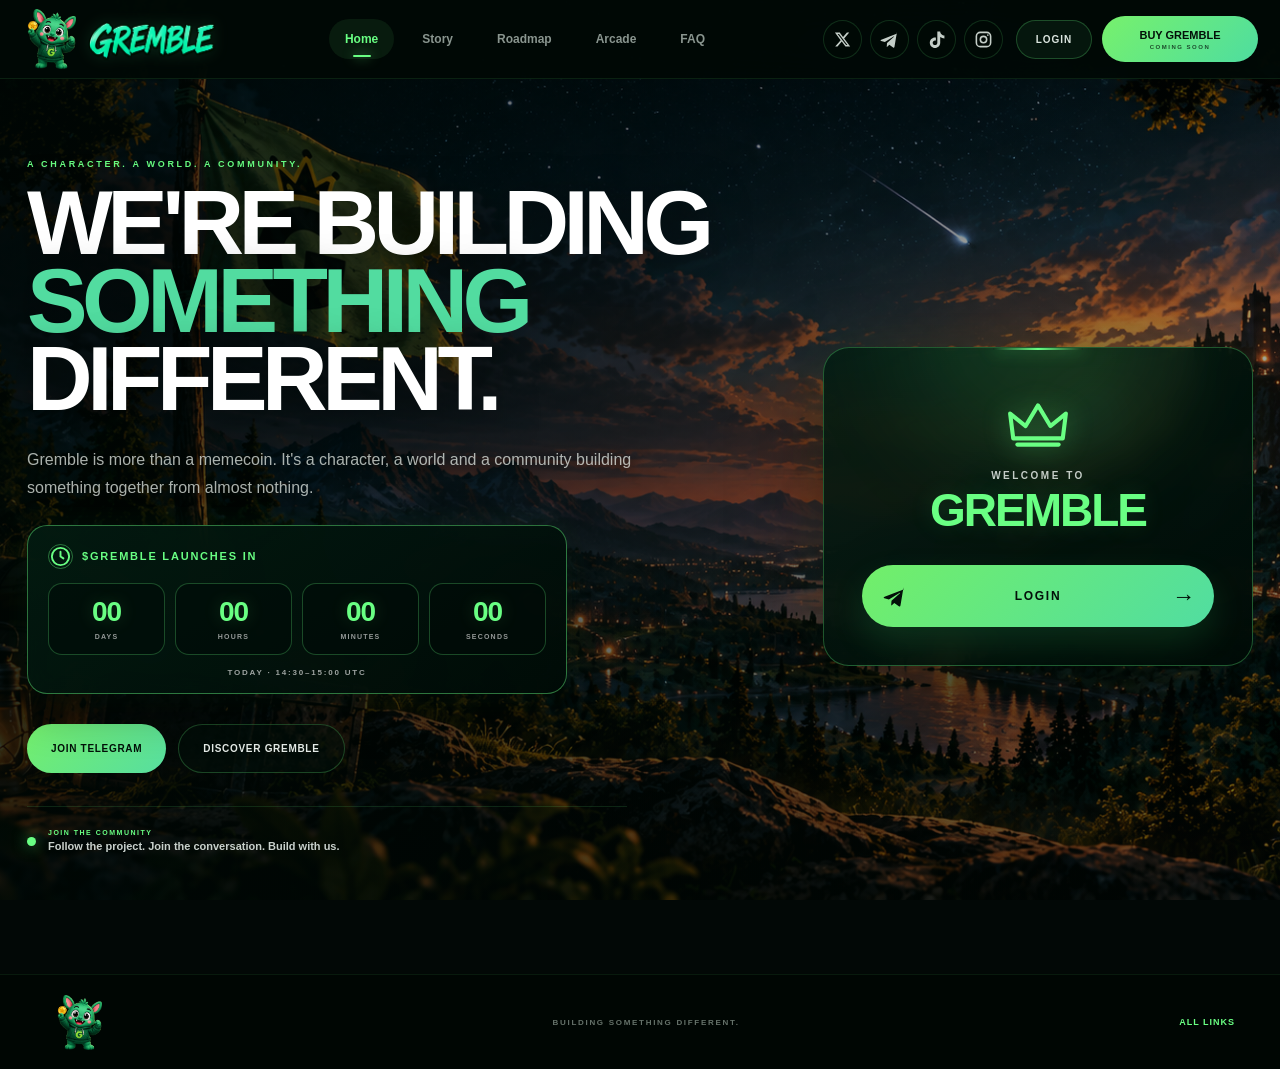
==== commit 94e75e3e: "Add files via upload" ====
--- a/index.html
+++ b/index.html
@@ -641,17 +641,30 @@
     hidden
 >
 
-    <div class="launch-countdown-heading">
-
-        <span class="launch-countdown-clock">
-            ◷
-        </span>
-
-        <strong>
-            $GREMBLE LAUNCHES IN
-        </strong>
-
-    </div>
+ <div class="launch-countdown-heading">
+
+    <span class="launch-countdown-clock">
+
+        <svg
+            viewBox="0 0 24 24"
+            fill="none"
+            stroke="currentColor"
+            stroke-width="2"
+            stroke-linecap="round"
+            stroke-linejoin="round"
+            aria-hidden="true"
+        >
+            <circle cx="12" cy="12" r="9"></circle>
+            <path d="M12 7v5l3 2"></path>
+        </svg>
+
+    </span>
+
+    <strong>
+        $GREMBLE LAUNCHES IN
+    </strong>
+
+</div>
 
 
     <div class="launch-countdown-grid">
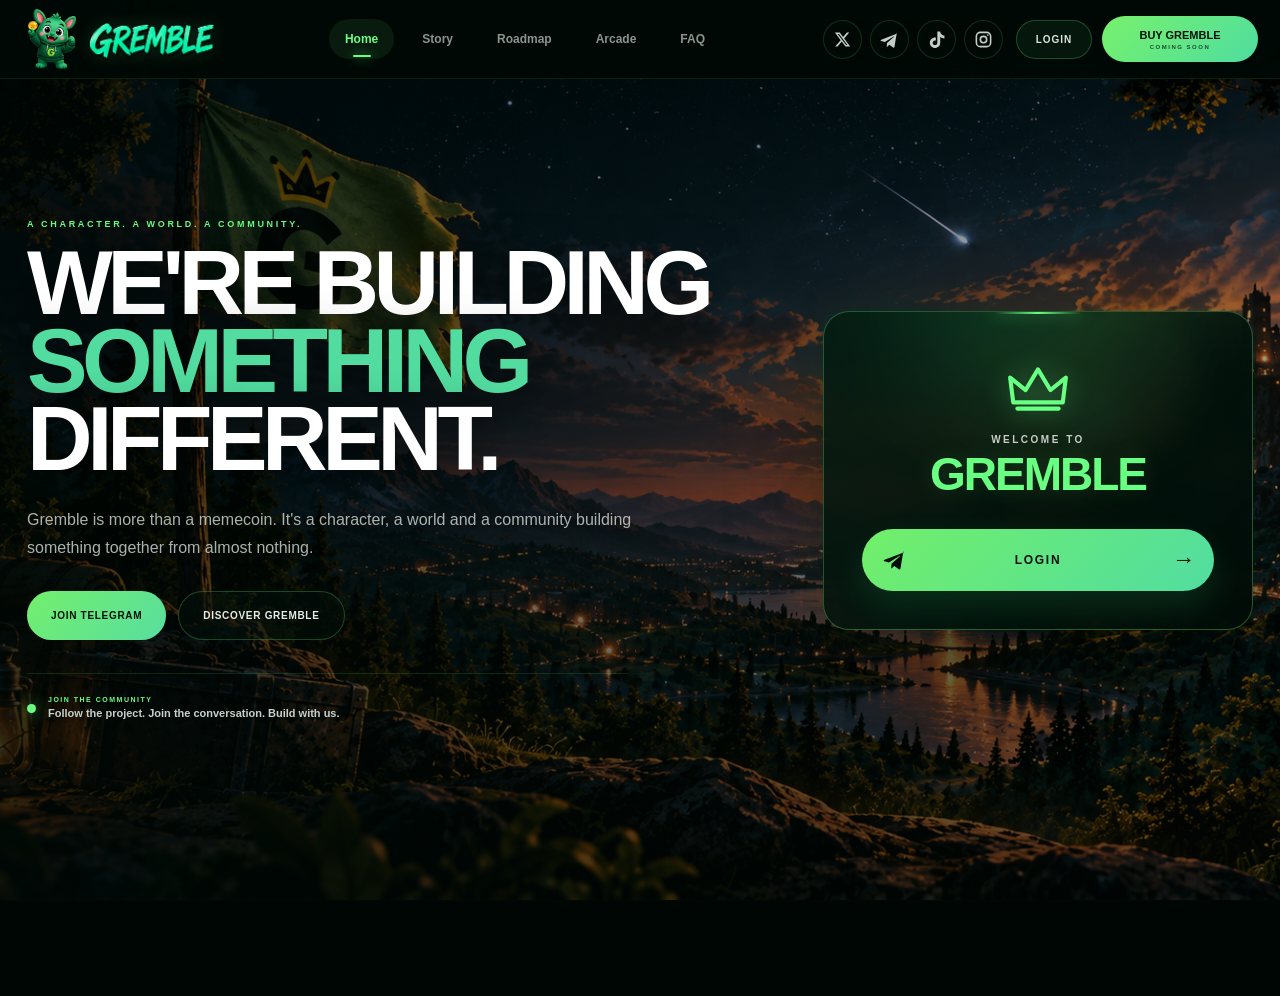
==== commit 74b9dc61: "Add files via upload" ====
--- a/index.html
+++ b/index.html
@@ -1915,10 +1915,7 @@
 
                         <p>
 
-                            Gremble is more than a memecoin. 
-                            It’s a character, a community and a brand we’re building together.
-                             The coin is only the beginning. 
-                             Our goal is to keep expanding Gremble with new ideas, experiences and products over time.
+                            CONTRACT ADDRESS: 55wNKcF14DxhfC4Wkh6vLPfhZEsiZUJxG5XKRGMWpump
 
                         </p>
 
@@ -3662,10 +3659,10 @@
 const GREMBLE_BUY_LINKS = {
 
     pumpfun:
-        "",
+        "https://pump.fun/coin/55wNKcF14DxhfC4Wkh6vLPfhZEsiZUJxG5XKRGMWpump",
 
     fomo:
-        ""
+        "https://fomo.family/tokens/solana/55wNKcF14DxhfC4Wkh6vLPfhZEsiZUJxG5XKRGMWpump"
 
 };
 
@@ -3922,7 +3919,7 @@
        false = VYPNUTY
     ================================================= */
 
-    const LAUNCH_COUNTDOWN_ENABLED = true;
+    const LAUNCH_COUNTDOWN_ENABLED = false;
 
 
     /* =================================================
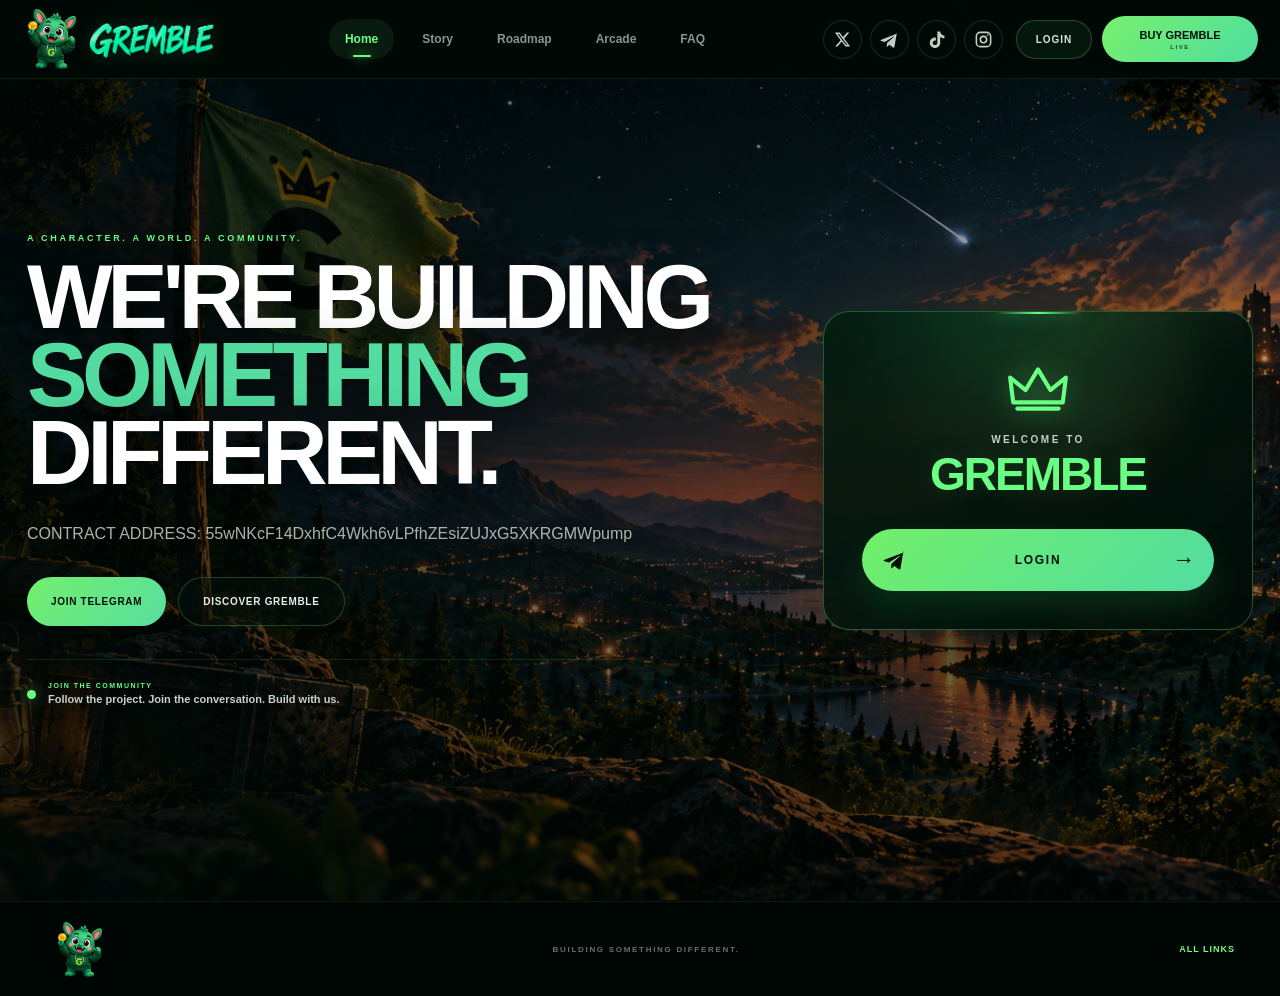
==== commit d10aaa41: "Add files via upload" ====
--- a/index.html
+++ b/index.html
@@ -566,7 +566,7 @@
                     </span>
 
                     <small>
-                        COMING SOON
+                        LIVE
                     </small>
 
                 </button>
@@ -624,10 +624,9 @@
 
  <p class="home-description">
 
-    Gremble is more than a memecoin.
-    It's a character, a world and a community
-    building something together from almost nothing.
-
+    CONTRACT ADDRESS: 
+    55wNKcF14DxhfC4Wkh6vLPfhZEsiZUJxG5XKRGMWpump
+    
 </p>
 
 
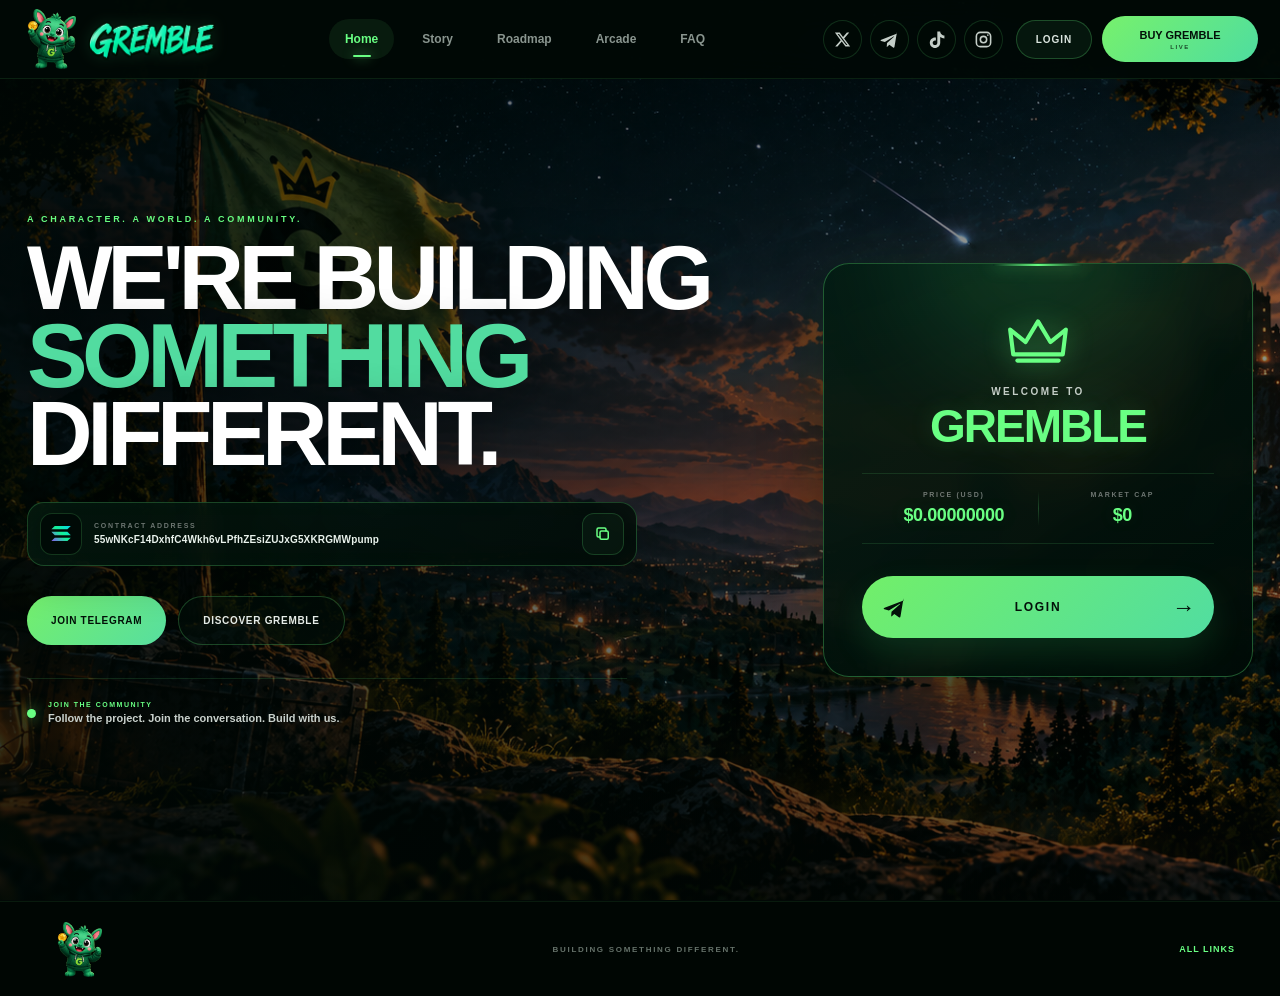
==== commit f5a236bd: "Add files via upload" ====
--- a/index.html
+++ b/index.html
@@ -20,7 +20,7 @@
 
     <link
         rel="stylesheet"
-        href="style.css?v=109"
+        href="style.css?v=110"
     >
 
     <link
@@ -622,12 +622,97 @@
                     </h1>
 
 
- <p class="home-description">
-
-    CONTRACT ADDRESS: 
-    55wNKcF14DxhfC4Wkh6vLPfhZEsiZUJxG5XKRGMWpump
-    
-</p>
+ <!-- =====================================================
+     GREMBLE CONTRACT ADDRESS
+===================================================== -->
+
+<div class="home-contract-card">
+
+    <div
+        class="home-contract-solana"
+        aria-hidden="true"
+    >
+        <svg
+            viewBox="0 0 32 32"
+            fill="none"
+        >
+            <defs>
+                <linearGradient
+                    id="homeSolanaGradient"
+                    x1="4"
+                    y1="28"
+                    x2="28"
+                    y2="4"
+                    gradientUnits="userSpaceOnUse"
+                >
+                    <stop stop-color="#9945FF"></stop>
+                    <stop offset="0.5" stop-color="#14F195"></stop>
+                    <stop offset="1" stop-color="#00D1FF"></stop>
+                </linearGradient>
+            </defs>
+
+            <path
+                d="M8 7H27L23 11H4L8 7Z"
+                fill="url(#homeSolanaGradient)"
+            ></path>
+
+            <path
+                d="M4 14H23L27 18H8L4 14Z"
+                fill="url(#homeSolanaGradient)"
+            ></path>
+
+            <path
+                d="M8 21H27L23 25H4L8 21Z"
+                fill="url(#homeSolanaGradient)"
+            ></path>
+        </svg>
+    </div>
+
+
+    <div class="home-contract-content">
+
+        <span>
+            CONTRACT ADDRESS
+        </span>
+
+        <strong id="homeContractAddress">
+            55wNKcF14DxhfC4Wkh6vLPfhZEsiZUJxG5XKRGMWpump
+        </strong>
+
+    </div>
+
+
+    <button
+        type="button"
+        class="home-contract-copy"
+        id="homeContractCopy"
+        aria-label="Copy Gremble contract address"
+        title="Copy contract address"
+    >
+        <svg
+            viewBox="0 0 24 24"
+            fill="none"
+            stroke="currentColor"
+            stroke-width="2"
+            stroke-linecap="round"
+            stroke-linejoin="round"
+            aria-hidden="true"
+        >
+            <rect
+                x="8"
+                y="8"
+                width="11"
+                height="11"
+                rx="2"
+            ></rect>
+
+            <path
+                d="M16 8V6a2 2 0 0 0-2-2H6a2 2 0 0 0-2 2v8a2 2 0 0 0 2 2h2"
+            ></path>
+        </svg>
+    </button>
+
+</div>
 
 
 <!-- =====================================================
@@ -822,16 +907,52 @@
                     </div>
 
 
-                    <!-- TITLE -->
-
-                    <p class="home-login-small">
-                        WELCOME TO
-                    </p>
-
-
-                    <h2>
-                        GREMBLE
-                    </h2>
+ <!-- TITLE -->
+
+<p class="home-login-small">
+    WELCOME TO
+</p>
+
+<h2>
+    GREMBLE
+</h2>
+
+
+<!-- =====================================================
+     LIVE GREMBLE MARKET DATA
+===================================================== -->
+
+<div class="home-market-data">
+
+    <div class="home-market-item">
+
+        <span>
+            PRICE (USD)
+        </span>
+
+        <strong id="homeGremblePrice">
+            $0.00000000
+        </strong>
+
+    </div>
+
+
+    <div class="home-market-divider"></div>
+
+
+    <div class="home-market-item">
+
+        <span>
+            MARKET CAP
+        </span>
+
+        <strong id="homeGrembleMarketCap">
+            $0
+        </strong>
+
+    </div>
+
+</div>
 
 
 <!-- LOGGED IN GREMBLE CARD -->
@@ -1171,7 +1292,7 @@
                         </article>
 
 
-                        <article class="roadmap-step active-roadmap-step">
+                        <article class="roadmap-step">
 
                             <span class="roadmap-number">
                                 02
@@ -1199,7 +1320,7 @@
                         </article>
 
 
-                        <article class="roadmap-step">
+                        <article class="roadmap-step active-roadmap-step">
 
                             <span class="roadmap-number">
                                 03
@@ -3094,48 +3215,67 @@
             Select the platform you want to use.
         </p>
 
-
-        <div class="buy-platforms">
-
-
-            <a
-                href="#"
-                id="pumpfunBuyLink"
-                target="_blank"
-                rel="noopener noreferrer"
-                class="buy-platform-button"
-            >
-
-                <span>
-                    PUMPFUN
-                </span>
-
-                <small>
-                    BUY $GREMBLE →
-                </small>
-
-            </a>
-
-
-            <a
-                href="#"
-                id="fomoBuyLink"
-                target="_blank"
-                rel="noopener noreferrer"
-                class="buy-platform-button"
-            >
-
-                <span>
-                    FOMO
-                </span>
-
-                <small>
-                    BUY $GREMBLE →
-                </small>
-
-            </a>
-
-        </div>
+<div class="buy-platforms">
+
+
+    <a
+        href="#"
+        id="pumpfunBuyLink"
+        target="_blank"
+        rel="noopener noreferrer"
+        class="buy-platform-button"
+    >
+
+        <span>
+            PUMPFUN
+        </span>
+
+        <small>
+            BUY $GREMBLE →
+        </small>
+
+    </a>
+
+
+    <a
+        href="#"
+        id="fomoBuyLink"
+        target="_blank"
+        rel="noopener noreferrer"
+        class="buy-platform-button"
+    >
+
+        <span>
+            FOMO
+        </span>
+
+        <small>
+            BUY $GREMBLE →
+        </small>
+
+    </a>
+
+
+    <a
+        href="#"
+        id="dexscreenerBuyLink"
+        target="_blank"
+        rel="noopener noreferrer"
+        class="buy-platform-button"
+    >
+
+        <span>
+            DEXSCREENER
+        </span>
+
+        <small>
+            VIEW $GREMBLE →
+        </small>
+
+    </a>
+
+
+</div>
 
 
         <p
@@ -3163,7 +3303,7 @@
 
 <script
     type="module"
-    src="wallet.js?v=109"
+    src="wallet.js?v=110"
 ></script>
 
 
@@ -3661,7 +3801,10 @@
         "https://pump.fun/coin/55wNKcF14DxhfC4Wkh6vLPfhZEsiZUJxG5XKRGMWpump",
 
     fomo:
-        "https://fomo.family/tokens/solana/55wNKcF14DxhfC4Wkh6vLPfhZEsiZUJxG5XKRGMWpump"
+        "https://fomo.family/tokens/solana/55wNKcF14DxhfC4Wkh6vLPfhZEsiZUJxG5XKRGMWpump",
+
+    dexscreener:
+        "https://dexscreener.com/solana/5gyjwla3fgrtqjzydnjkafpfi4btznxrccjhvnutwzf2"
 
 };
 
@@ -3702,6 +3845,12 @@
     );
 
 
+const dexscreenerBuyLink =
+    document.getElementById(
+        "dexscreenerBuyLink"
+    );
+
+
 const buyComingSoon =
     document.getElementById(
         "buyComingSoon"
@@ -3715,26 +3864,26 @@
 
 
     if (
+        pumpfunBuyLink &&
         GREMBLE_BUY_LINKS.pumpfun
     ) {
 
         pumpfunBuyLink.href =
             GREMBLE_BUY_LINKS.pumpfun;
-
 
         pumpfunBuyLink.classList.remove(
             "disabled-buy-link"
         );
 
-
         activeLinks++;
 
     }
-    else {
+    else if (
+        pumpfunBuyLink
+    ) {
 
         pumpfunBuyLink.href =
             "#";
-
 
         pumpfunBuyLink.classList.add(
             "disabled-buy-link"
@@ -3744,26 +3893,26 @@
 
 
     if (
+        fomoBuyLink &&
         GREMBLE_BUY_LINKS.fomo
     ) {
 
         fomoBuyLink.href =
             GREMBLE_BUY_LINKS.fomo;
-
 
         fomoBuyLink.classList.remove(
             "disabled-buy-link"
         );
 
-
         activeLinks++;
 
     }
-    else {
+    else if (
+        fomoBuyLink
+    ) {
 
         fomoBuyLink.href =
             "#";
-
 
         fomoBuyLink.classList.add(
             "disabled-buy-link"
@@ -3773,24 +3922,68 @@
 
 
     if (
-        activeLinks > 0
+        dexscreenerBuyLink &&
+        GREMBLE_BUY_LINKS.dexscreener
     ) {
 
-        buyComingSoon.textContent =
-            "CHOOSE YOUR PLATFORM";
+        dexscreenerBuyLink.href =
+            GREMBLE_BUY_LINKS.dexscreener;
+
+        dexscreenerBuyLink.classList.remove(
+            "disabled-buy-link"
+        );
+
+        activeLinks++;
 
     }
-    else {
-
-        buyComingSoon.textContent =
-            "TRADING LINKS COMING AT LAUNCH";
+    else if (
+        dexscreenerBuyLink
+    ) {
+
+        dexscreenerBuyLink.href =
+            "#";
+
+        dexscreenerBuyLink.classList.add(
+            "disabled-buy-link"
+        );
 
     }
 
+
+    if (
+        buyComingSoon
+    ) {
+
+        if (
+            activeLinks > 0
+        ) {
+
+            buyComingSoon.textContent =
+                "CHOOSE YOUR PLATFORM";
+
+        }
+        else {
+
+            buyComingSoon.textContent =
+                "TRADING LINKS COMING AT LAUNCH";
+
+        }
+
+    }
+
 }
 
 
 function openBuyModal() {
+
+    if (
+        !buyModal
+    ) {
+
+        return;
+
+    }
+
 
     setupBuyLinks();
 
@@ -3811,12 +4004,21 @@
     );
 
 
-    closeBuyModalButton.focus();
+    closeBuyModalButton?.focus();
 
 }
 
 
 function closeBuyModal() {
+
+    if (
+        !buyModal
+    ) {
+
+        return;
+
+    }
+
 
     buyModal.classList.remove(
         "active"
@@ -3860,7 +4062,7 @@
 
         if (
             event.key === "Escape" &&
-            buyModal.classList.contains(
+            buyModal?.classList.contains(
                 "active"
             )
         ) {
@@ -3875,7 +4077,8 @@
 
 [
     pumpfunBuyLink,
-    fomoBuyLink
+    fomoBuyLink,
+    dexscreenerBuyLink
 ].forEach(
     link => {
 
@@ -4043,6 +4246,322 @@
 </script>
 
 
+<!-- =====================================================
+     GREMBLE LIVE MARKET DATA
+===================================================== -->
+
+<script>
+
+    const GREMBLE_MARKET_ENDPOINT =
+        "https://tffzjqeckoezursrvcpw.supabase.co/functions/v1/gremble-market";
+
+
+    const GREMBLE_MARKET_REFRESH_MS =
+        1000;
+
+
+    const homeGremblePrice =
+        document.getElementById(
+            "homeGremblePrice"
+        );
+
+
+    const homeGrembleMarketCap =
+        document.getElementById(
+            "homeGrembleMarketCap"
+        );
+
+
+    let grembleMarketLoading =
+        false;
+
+
+    function formatGremblePrice(
+        value
+    ) {
+
+        const price =
+            Number(
+                value
+            );
+
+
+        if (
+            !Number.isFinite(
+                price
+            ) ||
+            price <= 0
+        ) {
+
+            return "$0.00000000";
+        }
+
+
+        return (
+            "$" +
+            price.toLocaleString(
+                "en-US",
+                {
+                    minimumFractionDigits: 8,
+                    maximumFractionDigits: 10
+                }
+            )
+        );
+    }
+
+
+    function formatGrembleMarketCap(
+        value
+    ) {
+
+        const marketCap =
+            Number(
+                value
+            );
+
+
+        if (
+            !Number.isFinite(
+                marketCap
+            ) ||
+            marketCap <= 0
+        ) {
+
+            return "$0";
+        }
+
+
+        return (
+            "$" +
+            marketCap.toLocaleString(
+                "en-US",
+                {
+                    minimumFractionDigits: 0,
+                    maximumFractionDigits: 0
+                }
+            )
+        );
+    }
+
+
+    async function loadGrembleMarketData() {
+
+        if (
+            grembleMarketLoading
+        ) {
+
+            return;
+        }
+
+
+        grembleMarketLoading =
+            true;
+
+
+        try {
+
+            const response =
+                await fetch(
+                    GREMBLE_MARKET_ENDPOINT,
+                    {
+                        method:
+                            "GET",
+
+                        headers: {
+                            "Accept":
+                                "application/json"
+                        },
+
+                        cache:
+                            "no-store"
+                    }
+                );
+
+
+            if (
+                !response.ok
+            ) {
+
+                throw new Error(
+                    `Market request failed: ${response.status}`
+                );
+            }
+
+
+            const data =
+                await response.json();
+
+
+            if (
+                !data?.success
+            ) {
+
+                throw new Error(
+                    data?.error ||
+                    "Market data unavailable."
+                );
+            }
+
+
+            const priceUsd =
+                Number(
+                    data.price_usd
+                );
+
+
+            const marketCapUsd =
+                Number(
+                    data.market_cap_usd
+                );
+
+
+            if (
+                Number.isFinite(
+                    priceUsd
+                ) &&
+                priceUsd > 0 &&
+                homeGremblePrice
+            ) {
+
+                homeGremblePrice.textContent =
+                    formatGremblePrice(
+                        priceUsd
+                    );
+            }
+
+
+            if (
+                Number.isFinite(
+                    marketCapUsd
+                ) &&
+                marketCapUsd > 0 &&
+                homeGrembleMarketCap
+            ) {
+
+                homeGrembleMarketCap.textContent =
+                    formatGrembleMarketCap(
+                        marketCapUsd
+                    );
+            }
+
+        }
+        catch (
+            error
+        ) {
+
+            console.error(
+                "GREMBLE MARKET DATA ERROR:",
+                error
+            );
+
+        }
+        finally {
+
+            grembleMarketLoading =
+                false;
+
+        }
+    }
+
+
+    loadGrembleMarketData();
+
+
+    setInterval(
+        loadGrembleMarketData,
+        GREMBLE_MARKET_REFRESH_MS
+    );
+
+</script>
+
+
+<!-- =====================================================
+     COPY GREMBLE CONTRACT ADDRESS
+===================================================== -->
+
+<script>
+
+    const homeContractCopy =
+        document.getElementById(
+            "homeContractCopy"
+        );
+
+
+    const homeContractAddress =
+        document.getElementById(
+            "homeContractAddress"
+        );
+
+
+    if (
+        homeContractCopy &&
+        homeContractAddress
+    ) {
+
+        homeContractCopy.addEventListener(
+            "click",
+            async () => {
+
+                const address =
+                    homeContractAddress
+                        .textContent
+                        .trim();
+
+
+                try {
+
+                    await navigator.clipboard.writeText(
+                        address
+                    );
+
+
+                    const originalTitle =
+                        homeContractCopy.title;
+
+
+                    homeContractCopy.title =
+                        "Copied!";
+
+
+                    homeContractCopy.classList.add(
+                        "copied"
+                    );
+
+
+                    setTimeout(
+                        () => {
+
+                            homeContractCopy.title =
+                                originalTitle;
+
+                            homeContractCopy.classList.remove(
+                                "copied"
+                            );
+
+                        },
+                        1500
+                    );
+
+                }
+                catch (
+                    error
+                ) {
+
+                    console.error(
+                        "COPY CONTRACT ADDRESS ERROR:",
+                        error
+                    );
+
+                }
+
+            }
+        );
+
+    }
+
+</script>
+
+
 </body>
 
 </html>
--- a/style.css
+++ b/style.css
@@ -1268,6 +1268,297 @@
     text-shadow:
         0 2px 12px
         rgba(0, 0, 0, 0.82);
+}
+
+
+/* =====================================================
+   HOME CONTRACT ADDRESS
+===================================================== */
+
+.home-contract-card {
+
+    width: 100%;
+
+    max-width: 610px;
+
+    min-height: 64px;
+
+    margin-top: 28px;
+
+    padding:
+        10px 12px;
+
+    display: grid;
+
+    grid-template-columns:
+        42px
+        minmax(0, 1fr)
+        42px;
+
+    align-items: center;
+
+    gap: 12px;
+
+    border:
+        1px solid
+        rgba(105, 255, 131, 0.22);
+
+    border-radius: 17px;
+
+    background:
+        linear-gradient(
+            135deg,
+            rgba(4, 25, 16, 0.78),
+            rgba(0, 10, 6, 0.82)
+        );
+
+    box-shadow:
+        0 15px 40px
+        rgba(0, 0, 0, 0.24),
+        inset 0 0 30px
+        rgba(105, 255, 131, 0.018);
+
+    backdrop-filter:
+        blur(10px);
+
+    -webkit-backdrop-filter:
+        blur(10px);
+}
+
+
+.home-contract-solana {
+
+    width: 42px;
+
+    height: 42px;
+
+    display: flex;
+
+    align-items: center;
+
+    justify-content: center;
+
+    border:
+        1px solid
+        rgba(105, 255, 131, 0.18);
+
+    border-radius: 12px;
+
+    background:
+        rgba(0, 8, 5, 0.72);
+}
+
+
+.home-contract-solana svg {
+
+    width: 27px;
+
+    height: 27px;
+
+    display: block;
+}
+
+
+.home-contract-content {
+
+    min-width: 0;
+
+    display: flex;
+
+    flex-direction: column;
+
+    gap: 5px;
+}
+
+
+.home-contract-content span {
+
+    color:
+        rgba(255, 255, 255, 0.42);
+
+    font-size: 7px;
+
+    font-weight: 900;
+
+    letter-spacing: 1.7px;
+}
+
+
+.home-contract-content strong {
+
+    display: block;
+
+    overflow: hidden;
+
+    color: #e9f2ec;
+
+    font-size: 10px;
+
+    font-weight: 700;
+
+    letter-spacing: 0.15px;
+
+    text-overflow: ellipsis;
+
+    white-space: nowrap;
+}
+
+
+.home-contract-copy {
+
+    width: 42px;
+
+    height: 42px;
+
+    display: flex;
+
+    align-items: center;
+
+    justify-content: center;
+
+    border:
+        1px solid
+        rgba(105, 255, 131, 0.18);
+
+    border-radius: 12px;
+
+    background:
+        rgba(105, 255, 131, 0.045);
+
+    color:
+        var(--green);
+
+    transition:
+        transform 0.2s ease,
+        border-color 0.2s ease,
+        background 0.2s ease,
+        box-shadow 0.2s ease;
+}
+
+
+.home-contract-copy:hover {
+
+    transform:
+        translateY(-1px);
+
+    border-color:
+        rgba(105, 255, 131, 0.55);
+
+    background:
+        rgba(105, 255, 131, 0.10);
+
+    box-shadow:
+        0 0 20px
+        rgba(105, 255, 131, 0.10);
+}
+
+
+.home-contract-copy svg {
+
+    width: 18px;
+
+    height: 18px;
+
+    display: block;
+}
+
+
+
+/* =====================================================
+   HOME LIVE MARKET DATA
+===================================================== */
+
+.home-market-data {
+
+    position: relative;
+
+    z-index: 2;
+
+    width: 100%;
+
+    margin-top: 24px;
+
+    padding:
+        17px 8px;
+
+    display: grid;
+
+    grid-template-columns:
+        minmax(0, 1fr)
+        1px
+        minmax(0, 1fr);
+
+    align-items: center;
+
+    border-top:
+        1px solid
+        rgba(105, 255, 131, 0.12);
+
+    border-bottom:
+        1px solid
+        rgba(105, 255, 131, 0.12);
+}
+
+
+.home-market-item {
+
+    min-width: 0;
+
+    display: flex;
+
+    flex-direction: column;
+
+    align-items: center;
+
+    gap: 7px;
+
+    text-align: center;
+}
+
+
+.home-market-item span {
+
+    color:
+        rgba(255, 255, 255, 0.42);
+
+    font-size: 7px;
+
+    font-weight: 900;
+
+    letter-spacing: 1.7px;
+}
+
+
+.home-market-item strong {
+
+    color:
+        var(--green);
+
+    font-size: 18px;
+
+    font-weight: 900;
+
+    letter-spacing: -0.4px;
+
+    text-shadow:
+        0 0 18px
+        rgba(105, 255, 131, 0.13);
+}
+
+
+.home-market-divider {
+
+    width: 1px;
+
+    height: 35px;
+
+    background:
+        linear-gradient(
+            180deg,
+            transparent,
+            rgba(105, 255, 131, 0.22),
+            transparent
+        );
 }
 
 
@@ -5182,17 +5473,19 @@
 
 .buy-platforms {
 
+    width: 100%;
+
     margin-top: 30px;
 
     display: grid;
 
     grid-template-columns:
         repeat(
-            2,
-            1fr
-        );
-
-    gap: 12px;
+            3,
+            minmax(0, 1fr)
+        );
+
+    gap: 10px;
 }
 
 
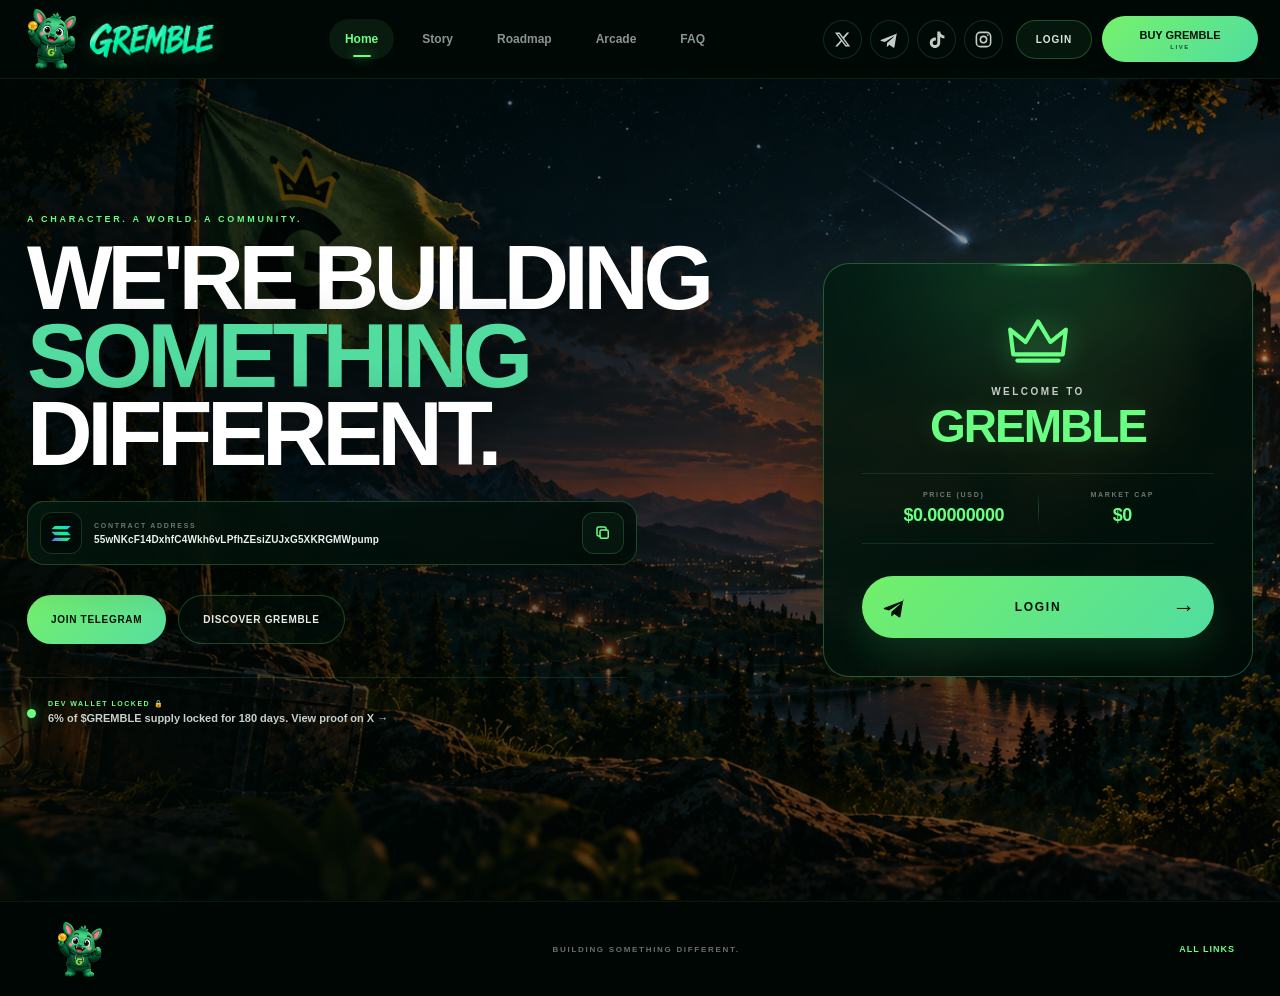
==== commit 3e9e54f3: "Add files via upload" ====
--- a/index.html
+++ b/index.html
@@ -20,7 +20,7 @@
 
     <link
         rel="stylesheet"
-        href="style.css?v=110"
+        href="style.css?v=111"
     >
 
     <link
@@ -837,24 +837,28 @@
                     </div>
 
 
-                    <div class="home-community-note">
-
-                        <span class="home-community-dot"></span>
-
-
-                        <div>
-
-                            <small>
-                                JOIN THE COMMUNITY
-                            </small>
-
-                            <strong>
-                                Follow the project. Join the conversation. Build with us.
-                            </strong>
-
-                        </div>
-
-                    </div>
+ <a
+    href="https://x.com/GrembleCoin/status/2101632949632262484?s=20"
+    target="_blank"
+    rel="noopener noreferrer"
+    class="home-community-note"
+>
+
+    <span class="home-community-dot"></span>
+
+    <div>
+
+        <small>
+            DEV WALLET LOCKED 🔒
+        </small>
+
+        <strong>
+            6% of $GREMBLE supply locked for 180 days. View proof on X →
+        </strong>
+
+    </div>
+
+</a>
 
                 </div>
 
--- a/style.css
+++ b/style.css
@@ -5481,13 +5481,21 @@
 
     grid-template-columns:
         repeat(
-            3,
+            2,
             minmax(0, 1fr)
         );
 
     gap: 10px;
 }
 
+
+.buy-platform-button:nth-child(3) {
+
+    grid-column:
+        1 / -1;
+
+    width: 100%;
+}
 
 .buy-platform-button {
 
